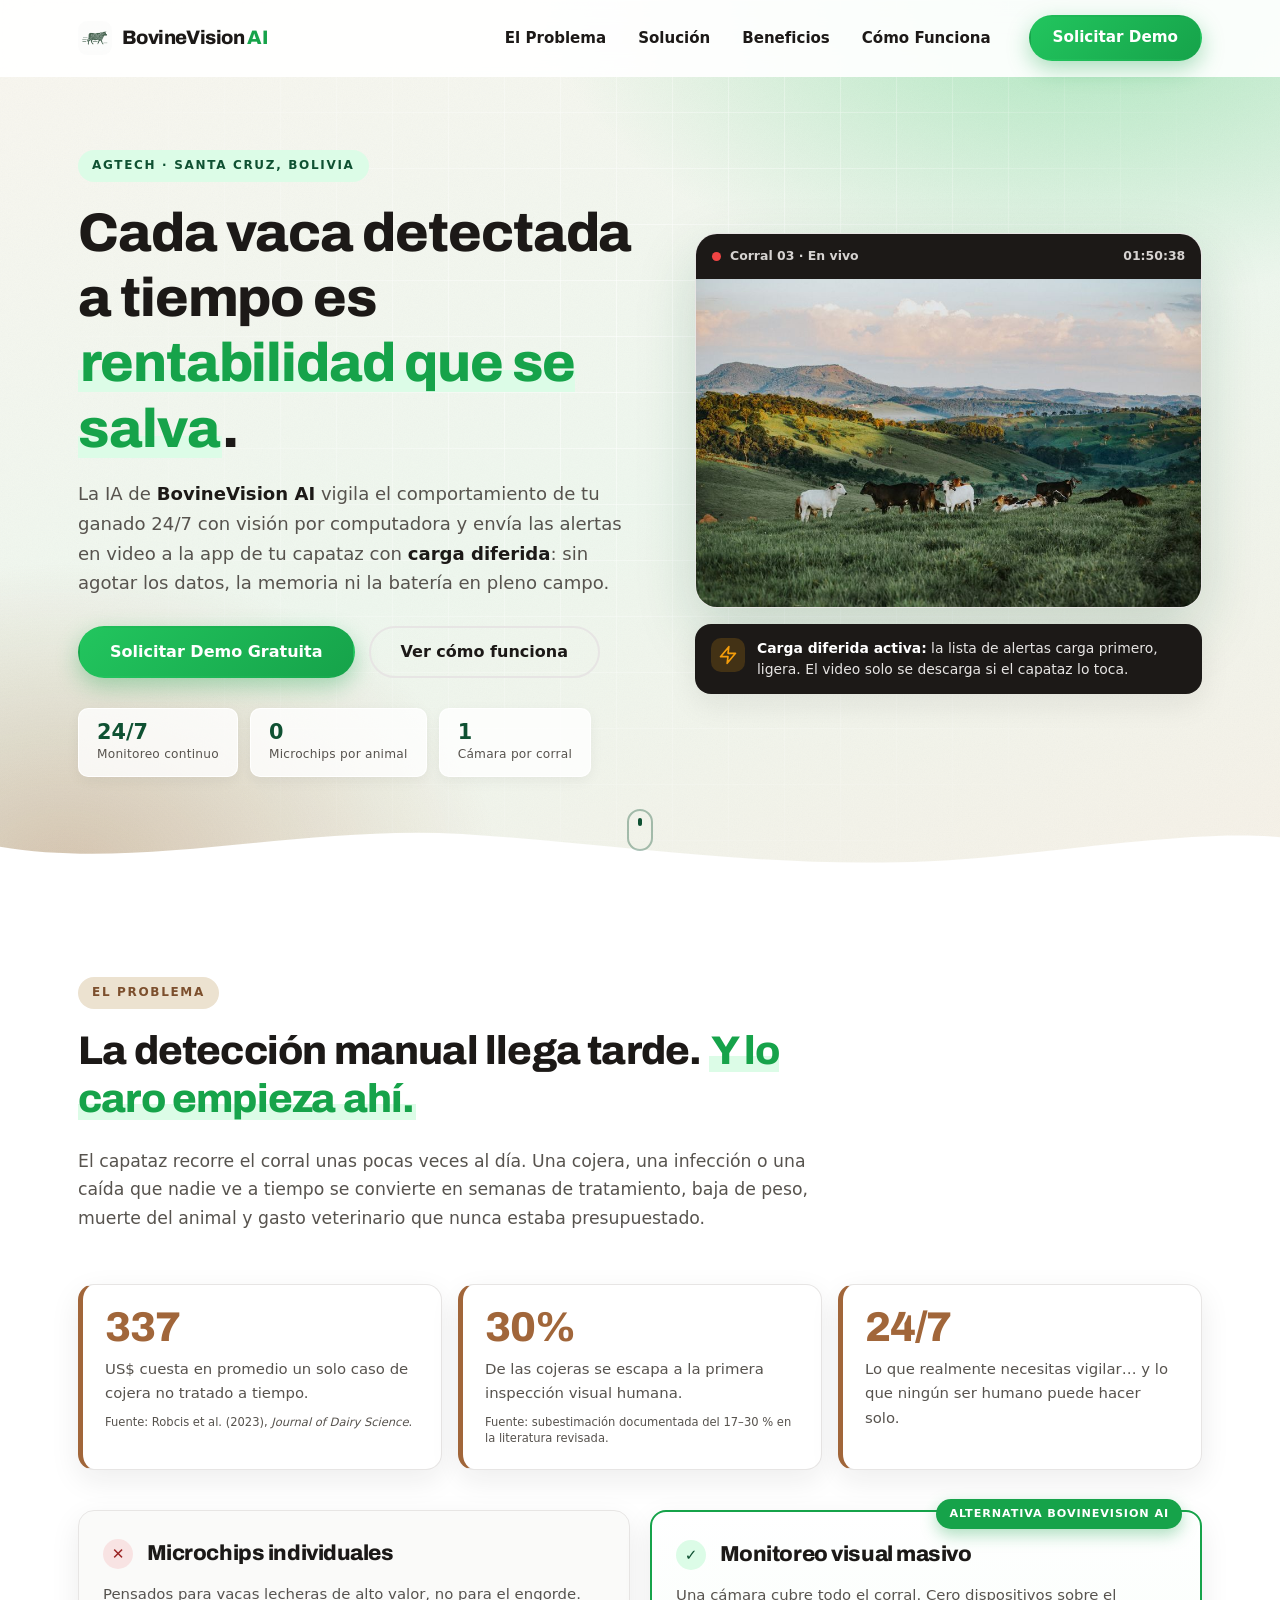
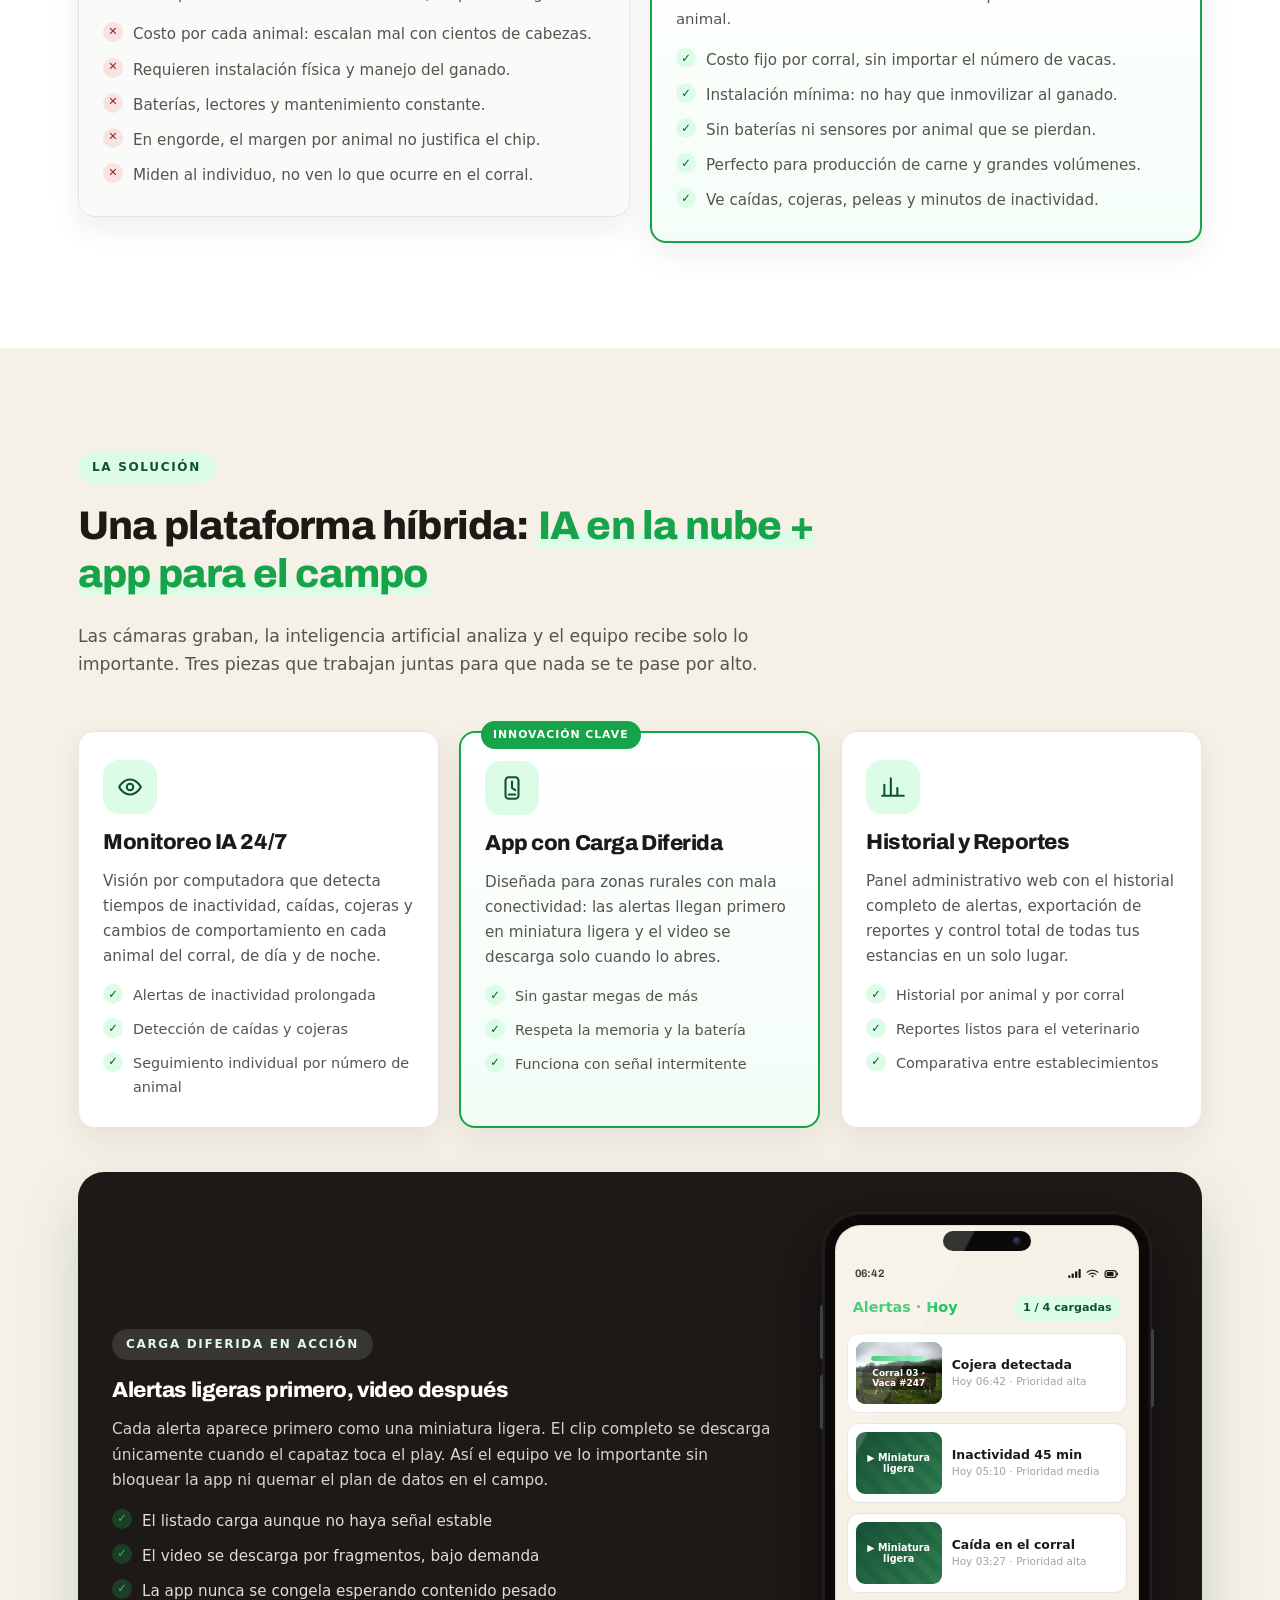
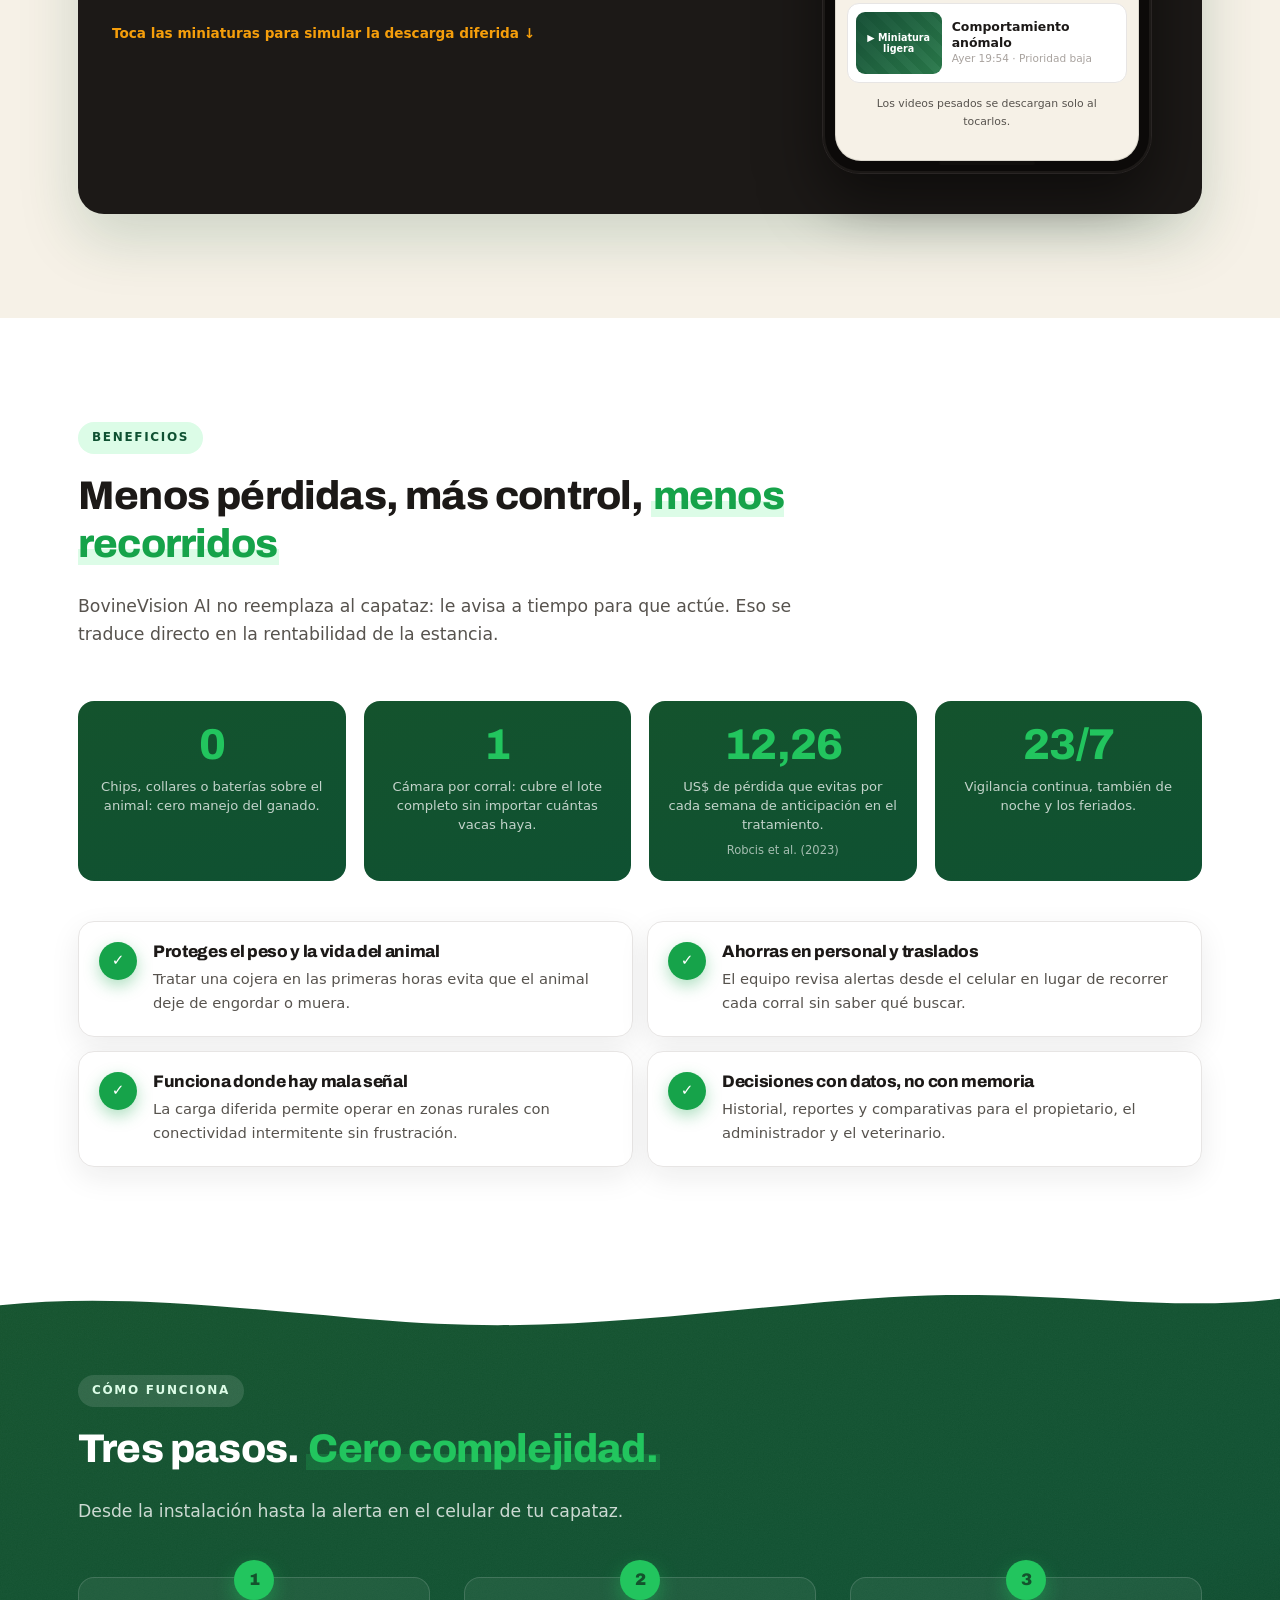
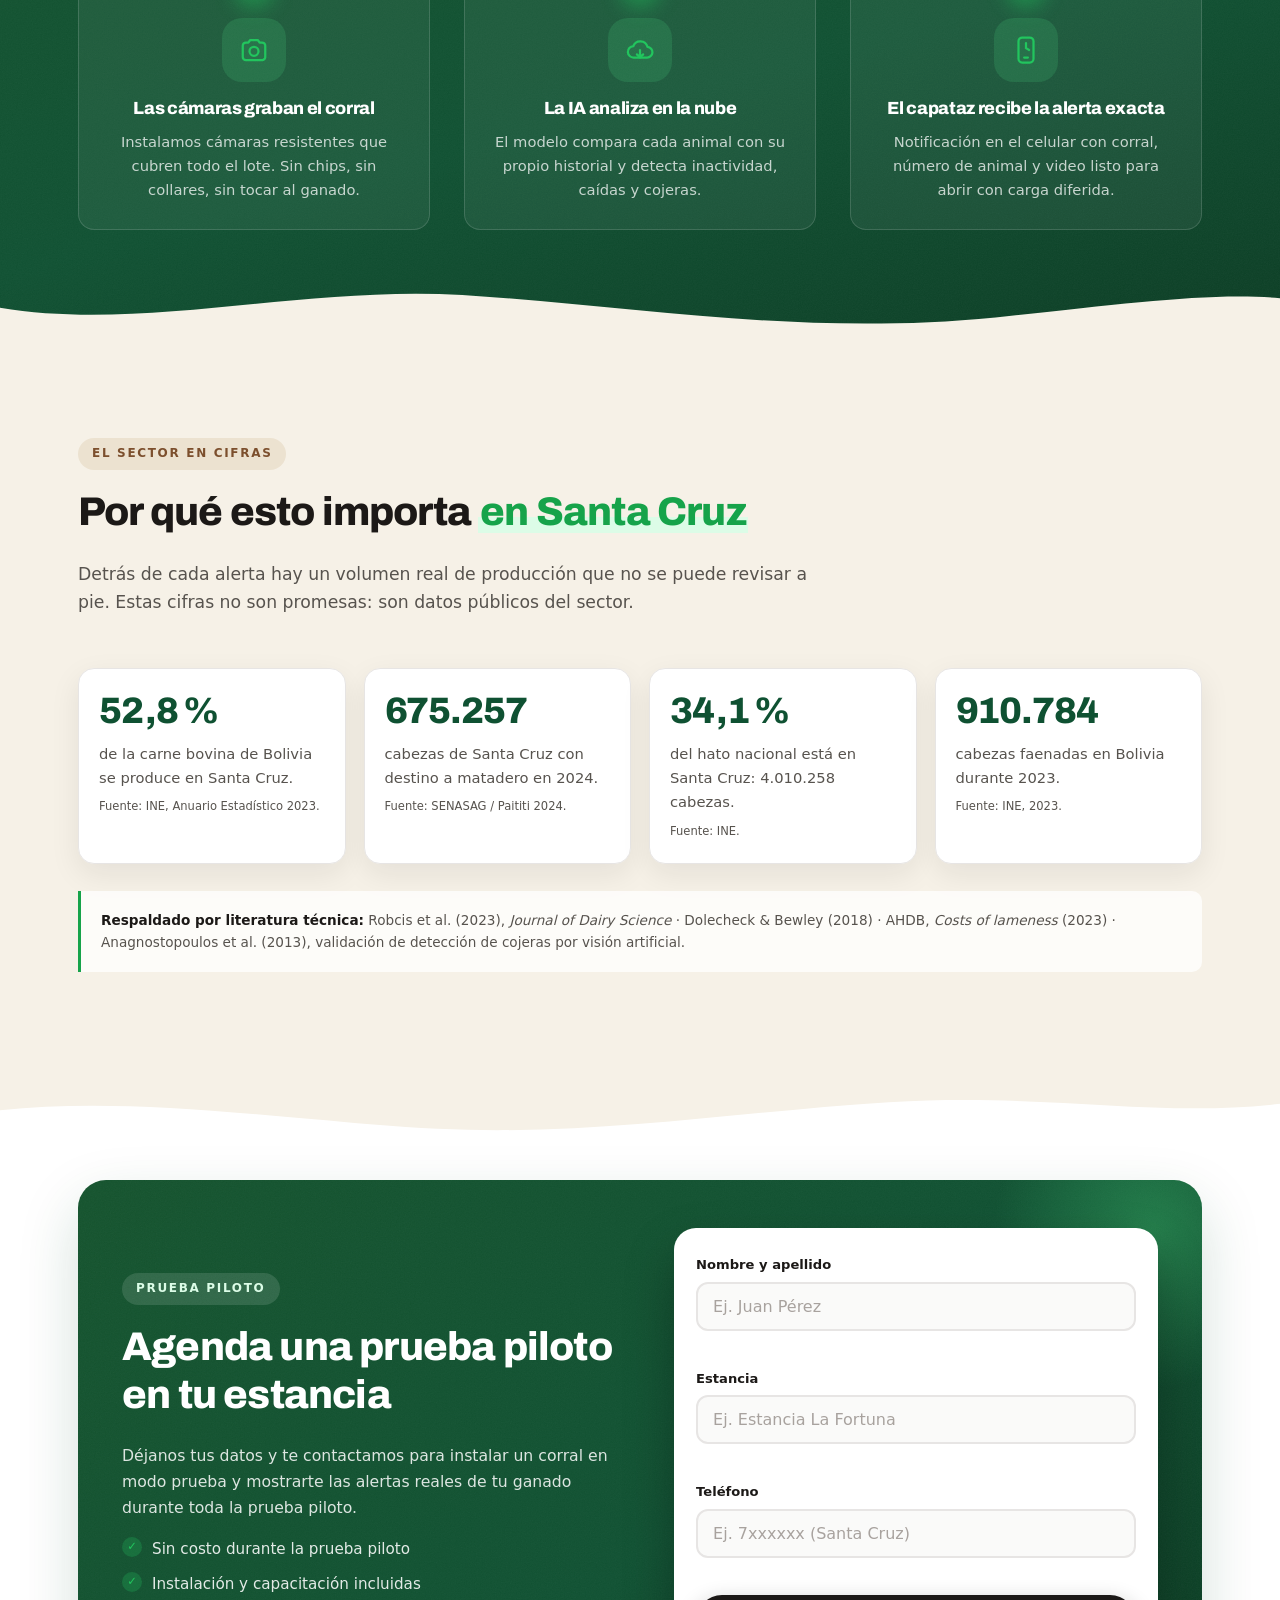
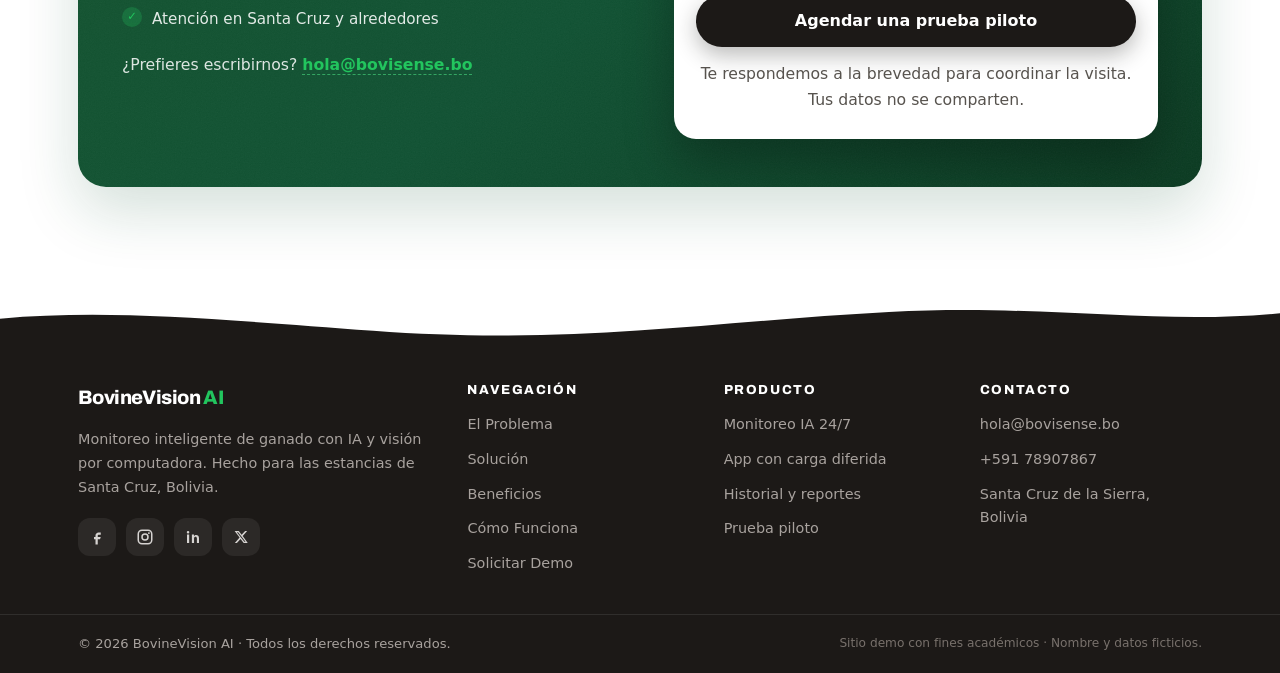
==== index.html @ 958fdc40 "first commit" ====
<!DOCTYPE html>
<html lang="es">
<head>
  <meta charset="UTF-8" />
  <meta name="viewport" content="width=device-width, initial-scale=1.0" />
  <title>BovineVision AI — Monitoreo inteligente de ganado con IA | Santa Cruz, Bolivia</title>
  <meta name="description" content="BovineVision AI usa inteligencia artificial y visión por computadora para detectar cojeras, caídas y enfermedades en tu ganado 24/7. App con carga diferida optimizada para el campo." />
  <meta name="theme-color" content="#0f5132" />
  <link rel="icon" href="data:image/svg+xml,%3Csvg xmlns='http://www.w3.org/2000/svg' viewBox='0 0 32 32'%3E%3Crect width='32' height='32' rx='8' fill='%230f5132'/%3E%3Ccircle cx='16' cy='16' r='7' fill='none' stroke='%234ade80' stroke-width='2.5'/%3E%3Ccircle cx='16' cy='16' r='2.5' fill='%234ade80'/%3E%3C/svg%3E" />
  <link rel="preconnect" href="https://fonts.googleapis.com" />
  <link rel="preconnect" href="https://fonts.gstatic.com" crossorigin />
  <link href="https://fonts.googleapis.com/css2?family=Archivo:wght@600;700;800&display=swap" rel="stylesheet" />
  <link rel="stylesheet" href="styles.css" />
</head>
<body>

  <!-- ============================ NAVBAR ============================ -->
  <header class="nav" id="nav">
    <div class="contenedor nav__interior">
      <a href="#inicio" class="logo" aria-label="BovineVision AI — Inicio">
        <img class="logo__img" src="assets/logo/logo.jpeg" alt="" width="34" height="34" />
        <span class="logo__texto">BovineVision <em>AI</em></span>
      </a>

      <nav class="nav__enlaces" id="navEnlaces" aria-label="Navegación principal">
        <a href="#problema" class="nav__link">El Problema</a>
        <a href="#solucion" class="nav__link">Solución</a>
        <a href="#beneficios" class="nav__link">Beneficios</a>
        <a href="#como-funciona" class="nav__link">Cómo Funciona</a>
      </nav>

      <a href="#demo" class="btn btn--primario nav__cta" aria-label="Solicitar demo">
        <span class="nav__ctaCorta">Demo</span>
        <span class="nav__ctaLarga">Solicitar Demo</span>
      </a>

      <button class="nav__toggle" id="navToggle" aria-label="Abrir menú" aria-expanded="false" aria-controls="navEnlaces">
        <span></span><span></span><span></span>
      </button>
    </div>
  </header>

  <main>

    <!-- ============================ HERO ============================ -->
    <section class="hero" id="inicio">
      <div class="hero__fondo" aria-hidden="true">
        <div class="hero__gradiente"></div>
        <img
          class="hero__foto"
          id="heroFoto"
          src="https://images.unsplash.com/photo-1500595046743-cd271d694d30?auto=format&fit=crop&w=1600&q=70"
          alt=""
          referrerpolicy="no-referrer"
          decoding="async"
        />
        <div class="hero__patron"></div>
      </div>

      <div class="contenedor hero__interior">
        <div class="hero__contenido" data-reveal>
          <span class="etiqueta">AgTech · Santa Cruz, Bolivia</span>
          <h1 class="hero__titulo">
            Cada vaca detectada a tiempo es
            <span class="resaltado">rentabilidad que se salva</span>.
          </h1>
          <p class="hero__sub">
            La IA de <strong>BovineVision AI</strong> vigila el comportamiento de tu ganado 24/7 con visión por computadora
            y envía las alertas en video a la app de tu capataz con <strong>carga diferida</strong>: sin agotar
            los datos, la memoria ni la batería en pleno campo.
          </p>

          <div class="hero__acciones">
            <a href="#demo" class="btn btn--primario btn--grande">Solicitar Demo Gratuita</a>
            <a href="#como-funciona" class="btn btn--fantasma btn--grande">Ver cómo funciona</a>
          </div>

          <ul class="hero__datos">
            <li><strong>24/7</strong><span>Monitoreo continuo</span></li>
            <li><strong>0</strong><span>Microchips por animal</span></li>
            <li><strong>1</strong><span>Cámara por corral</span></li>
          </ul>        </div>

        <!-- Cámara en vivo: video del corral -->
        <div class="hero__visual" data-reveal data-delay="180">
          <div class="camara">
            <div class="camara__cabecera">
              <span class="camara__punto"></span>
              <span>Corral 03 · En vivo</span>
              <span class="camara__hora" id="reloj">--:--:--</span>
            </div>

            <div class="camara__escena">
              <video
                class="escena__video"
                src="assets/video/corral-03.mp4"
                poster="assets/img/hero-poster.jpg"
                autoplay
                muted
                loop
                playsinline
                preload="metadata"
                disablepictureinpicture
                aria-label="Video del corral 03 bajo monitoreo de la cámara"
              ></video>
            </div>
          </div>

          <div class="hero__aviso" data-reveal data-delay="400">
            <span class="hero__avisoIcono" aria-hidden="true">
              <svg viewBox="0 0 24 24" width="20" height="20" fill="none" stroke="currentColor" stroke-width="2" stroke-linecap="round" stroke-linejoin="round">
                <path d="M13 2 3 14h9l-1 8 10-12h-9l1-8z" />
              </svg>
            </span>
            <p><strong>Carga diferida activa:</strong> la lista de alertas carga primero, ligera. El video solo se descarga si el capataz lo toca.</p>
          </div>
        </div>
      </div>

      <a href="#problema" class="hero__scroll" aria-label="Bajar al problema">
        <span></span>
      </a>
    </section>

    <!-- ============================ PROBLEMA ============================ -->
    <section class="seccion" id="problema">
      <div class="contenedor">
        <div class="seccion__cabecera" data-reveal>
          <span class="etiqueta etiqueta--tierra">El Problema</span>
          <h2>La detección manual llega tarde. <span class="resaltado">Y lo caro empieza ahí.</span></h2>
          <p>
            El capataz recorre el corral unas pocas veces al día. Una cojera, una infección o una caída que
            nadie ve a tiempo se convierte en semanas de tratamiento, baja de peso, muerte del animal y
            gasto veterinario que nunca estaba presupuestado.
          </p>
        </div>

        <div class="datos" data-reveal>
          <article class="dato">
            <strong class="dato__num">337</strong>
            <p>US$ cuesta en promedio un solo caso de cojera no tratado a tiempo.</p>
            <small class="fuente">Fuente: Robcis et al. (2023), <em>Journal of Dairy Science</em>.</small>
          </article>
          <article class="dato">
            <strong class="dato__num">30%</strong>
            <p>De las cojeras se escapa a la primera inspección visual humana.</p>
            <small class="fuente">Fuente: subestimación documentada del 17–30 % en la literatura revisada.</small>
          </article>
          <article class="dato">
            <strong class="dato__num">24/7</strong>
            <p>Lo que realmente necesitas vigilar… y lo que ningún ser humano puede hacer solo.</p>
          </article>
        </div>

        <div class="contraste" data-reveal>
          <article class="contraste__tarjeta contraste__tarjeta--no">
            <h3>
              <span class="contraste__marca" aria-hidden="true">✕</span>
              Microchips individuales
            </h3>
            <p class="contraste__intro">Pensados para vacas lecheras de alto valor, no para el engorde.</p>
            <ul class="lista lista--no">
              <li>Costo por cada animal: escalan mal con cientos de cabezas.</li>
              <li>Requieren instalación física y manejo del ganado.</li>
              <li>Baterías, lectores y mantenimiento constante.</li>
              <li>En engorde, el margen por animal no justifica el chip.</li>
              <li>Miden al individuo, no ven lo que ocurre en el corral.</li>
            </ul>
          </article>

          <article class="contraste__tarjeta contraste__tarjeta--si">
            <span class="contraste__sello">Alternativa BovineVision AI</span>
            <h3>
              <span class="contraste__marca" aria-hidden="true">✓</span>
              Monitoreo visual masivo
            </h3>
            <p class="contraste__intro">Una cámara cubre todo el corral. Cero dispositivos sobre el animal.</p>
            <ul class="lista lista--si">
              <li>Costo fijo por corral, sin importar el número de vacas.</li>
              <li>Instalación mínima: no hay que inmovilizar al ganado.</li>
              <li>Sin baterías ni sensores por animal que se pierdan.</li>
              <li>Perfecto para producción de carne y grandes volúmenes.</li>
              <li>Ve caídas, cojeras, peleas y minutos de inactividad.</li>
            </ul>
          </article>
        </div>
      </div>
    </section>

    <!-- ============================ SOLUCIÓN ============================ -->
    <section class="seccion seccion--arena" id="solucion">
      <div class="contenedor">
        <div class="seccion__cabecera" data-reveal>
          <span class="etiqueta">La Solución</span>
          <h2>Una plataforma híbrida: <span class="resaltado">IA en la nube + app para el campo</span></h2>
          <p>
            Las cámaras graban, la inteligencia artificial analiza y el equipo recibe solo lo importante.
            Tres piezas que trabajan juntas para que nada se te pase por alto.
          </p>
        </div>

        <div class="grid3">
          <article class="ficha" data-reveal>
            <span class="ficha__icono" aria-hidden="true">
              <svg viewBox="0 0 24 24" width="26" height="26" fill="none" stroke="currentColor" stroke-width="1.9" stroke-linecap="round" stroke-linejoin="round">
                <path d="M2 12s3.5-7 10-7 10 7 10 7-3.5 7-10 7S2 12 2 12z" />
                <circle cx="12" cy="12" r="3" />
              </svg>
            </span>
            <h3>Monitoreo IA 24/7</h3>
            <p>
              Visión por computadora que detecta tiempos de inactividad, caídas, cojeras y cambios de
              comportamiento en cada animal del corral, de día y de noche.
            </p>
            <ul class="lista lista--si lista--compacta">
              <li>Alertas de inactividad prolongada</li>
              <li>Detección de caídas y cojeras</li>
              <li>Seguimiento individual por número de animal</li>
            </ul>
          </article>

          <article class="ficha ficha--destacada" data-reveal data-delay="120">
            <span class="ficha__bandera">Innovación clave</span>
            <span class="ficha__icono" aria-hidden="true">
              <svg viewBox="0 0 24 24" width="26" height="26" fill="none" stroke="currentColor" stroke-width="1.9" stroke-linecap="round" stroke-linejoin="round">
                <rect x="6" y="2" width="12" height="20" rx="3" />
                <path d="M12 6v6l3 2" />
                <path d="M9 18h6" />
              </svg>
            </span>
            <h3>App con Carga Diferida</h3>
            <p>
              Diseñada para zonas rurales con mala conectividad: las alertas llegan primero en miniatura
              ligera y el video se descarga solo cuando lo abres.
            </p>
            <ul class="lista lista--si lista--compacta">
              <li>Sin gastar megas de más</li>
              <li>Respeta la memoria y la batería</li>
              <li>Funciona con señal intermitente</li>
            </ul>
          </article>

          <article class="ficha" data-reveal data-delay="240">
            <span class="ficha__icono" aria-hidden="true">
              <svg viewBox="0 0 24 24" width="26" height="26" fill="none" stroke="currentColor" stroke-width="1.9" stroke-linecap="round" stroke-linejoin="round">
                <path d="M4 20V10M10 20V4M16 20v-7M22 20H2" />
              </svg>
            </span>
            <h3>Historial y Reportes</h3>
            <p>
              Panel administrativo web con el historial completo de alertas, exportación de reportes y
              control total de todas tus estancias en un solo lugar.
            </p>
            <ul class="lista lista--si lista--compacta">
              <li>Historial por animal y por corral</li>
              <li>Reportes listos para el veterinario</li>
              <li>Comparativa entre establecimientos</li>
            </ul>
          </article>
        </div>

        <!-- Demo de carga diferida -->
        <div class="demoApp" data-reveal>
          <div class="demoApp__texto">
            <span class="etiqueta etiqueta--clara">Carga diferida en acción</span>
            <h3>Alertas ligeras primero, video después</h3>
            <p>
              Cada alerta aparece primero como una miniatura ligera. El clip completo se
              descarga únicamente cuando el capataz toca el play. Así el equipo ve lo importante sin
              bloquear la app ni quemar el plan de datos en el campo.
            </p>
            <ul class="lista lista--si">
              <li>El listado carga aunque no haya señal estable</li>
              <li>El video se descarga por fragmentos, bajo demanda</li>
              <li>La app nunca se congela esperando contenido pesado</li>
            </ul>
            <p class="demoApp__ayuda">Toca las miniaturas para simular la descarga diferida ↓</p>
          </div>

          <div class="celular" role="group" aria-label="Demostración de la app móvil con carga diferida">
            <div class="celular__tapa" aria-hidden="true"></div>
            <div class="celular__pantalla">
              <div class="app__estado" aria-hidden="true">
                <span class="app__hora">06:42</span>
                <span class="app__iconos">
                  <svg viewBox="0 0 14 10" width="13" height="9" fill="currentColor">
                    <rect x="0" y="7" width="2.5" height="3" rx="1" />
                    <rect x="3.8" y="5" width="2.5" height="5" rx="1" />
                    <rect x="7.6" y="2.5" width="2.5" height="7.5" rx="1" />
                    <rect x="11.4" y="0" width="2.5" height="10" rx="1" />
                  </svg>
                  <svg viewBox="0 0 14 10" width="13" height="9" fill="none" stroke="currentColor" stroke-width="1.3" stroke-linecap="round">
                    <path d="M1 3.6a9.2 9.2 0 0 1 12 0" />
                    <path d="M3.3 6a5.8 5.8 0 0 1 7.4 0" />
                    <path d="M7 9.4 5.4 7.8a2.3 2.3 0 0 1 3.2 0Z" fill="currentColor" stroke="none" />
                  </svg>
                  <svg viewBox="0 0 14 10" width="15" height="10" fill="none" stroke="currentColor" stroke-width="1.2">
                    <rect x="0.6" y="1.6" width="11" height="6.8" rx="2.2" />
                    <rect x="2.1" y="3.1" width="7" height="3.8" rx="1" fill="currentColor" stroke="none" />
                    <path d="M12.8 4.2v1.6" stroke-linecap="round" stroke-width="1.5" />
                  </svg>
                </span>
              </div>

              <div class="app__barra">
                <strong>Alertas · Hoy</strong>
                <span class="app__contador" id="appContador">0 / 4 cargadas</span>
              </div>

              <ul class="app__lista" id="appLista">
                <li class="app__item">
                  <button class="miniatura" data-carga="Corral 03 · Vaca #247" type="button">
                    <span class="miniatura__base">▶ Miniatura ligera</span>
                    <span class="miniatura__carga">Cargando 0%…</span>
                    <span class="miniatura__lista">
                      <img class="miniatura__img" src="assets/img/alerta-01.jpg" alt="" width="440" height="293" loading="lazy" decoding="async" />
                      <span class="barra"><i></i></span>
                      <em>Corral 03 · Vaca #247</em>
                    </span>
                  </button>
                  <div class="app__meta">
                    <strong>Cojera detectada</strong>
                    <span>Hoy 06:42 · Prioridad alta</span>
                  </div>
                </li>

                <li class="app__item">
                  <button class="miniatura" data-carga="Corral 01 · Vaca #118" type="button">
                    <span class="miniatura__base">▶ Miniatura ligera</span>
                    <span class="miniatura__carga">Cargando 0%…</span>
                    <span class="miniatura__lista">
                      <img class="miniatura__img" src="assets/img/alerta-02.jpg" alt="" width="440" height="293" loading="lazy" decoding="async" />
                      <span class="barra"><i></i></span>
                      <em>Corral 01 · Vaca #118</em>
                    </span>
                  </button>
                  <div class="app__meta">
                    <strong>Inactividad 45 min</strong>
                    <span>Hoy 05:10 · Prioridad media</span>
                  </div>
                </li>

                <li class="app__item">
                  <button class="miniatura" data-carga="Corral 03 · Vaca #305" type="button">
                    <span class="miniatura__base">▶ Miniatura ligera</span>
                    <span class="miniatura__carga">Cargando 0%…</span>
                    <span class="miniatura__lista">
                      <img class="miniatura__img" src="assets/img/alerta-03.jpg" alt="" width="440" height="293" loading="lazy" decoding="async" />
                      <span class="barra"><i></i></span>
                      <em>Corral 03 · Vaca #305</em>
                    </span>
                  </button>
                  <div class="app__meta">
                    <strong>Caída en el corral</strong>
                    <span>Hoy 03:27 · Prioridad alta</span>
                  </div>
                </li>

                <li class="app__item">
                  <button class="miniatura" data-carga="Corral 02 · Vaca #092" type="button">
                    <span class="miniatura__base">▶ Miniatura ligera</span>
                    <span class="miniatura__carga">Cargando 0%…</span>
                    <span class="miniatura__lista">
                      <img class="miniatura__img" src="assets/img/alerta-04.jpg" alt="" width="440" height="293" loading="lazy" decoding="async" />
                      <span class="barra"><i></i></span>
                      <em>Corral 02 · Vaca #092</em>
                    </span>
                  </button>
                  <div class="app__meta">
                    <strong>Comportamiento anómalo</strong>
                    <span>Ayer 19:54 · Prioridad baja</span>
                  </div>
                </li>
              </ul>

              <p class="app__pie" id="appPie">Los videos pesados se descargan solo al tocarlos.</p>
            </div>
            <span class="celular__home" aria-hidden="true"></span>
          </div>
        </div>
      </div>
    </section>

    <!-- ============================ BENEFICIOS ============================ -->
    <section class="seccion" id="beneficios">
      <div class="contenedor">
        <div class="seccion__cabecera" data-reveal>
          <span class="etiqueta">Beneficios</span>
          <h2>Menos pérdidas, más control, <span class="resaltado">menos recorridos</span></h2>
          <p>
            BovineVision AI no reemplaza al capataz: le avisa a tiempo para que actúe. Eso se traduce
            directo en la rentabilidad de la estancia.
          </p>
        </div>

        <div class="metricas" data-reveal>
          <div class="metrica">
            <strong class="metrica__num" data-contador="0">0</strong>
            <p>Chips, collares o baterías sobre el animal: cero manejo del ganado.</p>
          </div>
          <div class="metrica">
            <strong class="metrica__num" data-contador="1">0</strong>
            <p>Cámara por corral: cubre el lote completo sin importar cuántas vacas haya.</p>
          </div>
          <div class="metrica">
            <strong class="metrica__num" data-contador="13">0</strong><span class="metrica__sufijo">,26</span>
            <p>US$ de pérdida que evitas por cada semana de anticipación en el tratamiento. <small class="fuente">Robcis et al. (2023)</small></p>
          </div>
          <div class="metrica">
            <strong class="metrica__num" data-contador="24">0</strong><span class="metrica__sufijo">/7</span>
            <p>Vigilancia continua, también de noche y los feriados.</p>
          </div>
        </div>

        <div class="beneficios">
          <article class="beneficio" data-reveal>
            <span class="beneficio__icono" aria-hidden="true">✓</span>
            <div>
              <h3>Proteges el peso y la vida del animal</h3>
              <p>Tratar una cojera en las primeras horas evita que el animal deje de engordar o muera.</p>
            </div>
          </article>
          <article class="beneficio" data-reveal data-delay="90">
            <span class="beneficio__icono" aria-hidden="true">✓</span>
            <div>
              <h3>Ahorras en personal y traslados</h3>
              <p>El equipo revisa alertas desde el celular en lugar de recorrer cada corral sin saber qué buscar.</p>
            </div>
          </article>
          <article class="beneficio" data-reveal data-delay="180">
            <span class="beneficio__icono" aria-hidden="true">✓</span>
            <div>
              <h3>Funciona donde hay mala señal</h3>
              <p>La carga diferida permite operar en zonas rurales con conectividad intermitente sin frustración.</p>
            </div>
          </article>
          <article class="beneficio" data-reveal data-delay="270">
            <span class="beneficio__icono" aria-hidden="true">✓</span>
            <div>
              <h3>Decisiones con datos, no con memoria</h3>
              <p>Historial, reportes y comparativas para el propietario, el administrador y el veterinario.</p>
            </div>
          </article>
        </div>
      </div>
    </section>

    <!-- ============================ CÓMO FUNCIONA ============================ -->
    <section class="seccion seccion--oscura" id="como-funciona">
      <div class="contenedor">
        <div class="seccion__cabecera seccion__cabecera--clara" data-reveal>
          <span class="etiqueta etiqueta--clara">Cómo Funciona</span>
          <h2>Tres pasos. <span class="resaltado">Cero complejidad.</span></h2>
          <p>Desde la instalación hasta la alerta en el celular de tu capataz.</p>
        </div>

        <ol class="pasos">
          <li class="paso" data-reveal>
            <span class="paso__num">1</span>
            <span class="paso__icono" aria-hidden="true">
              <svg viewBox="0 0 24 24" width="30" height="30" fill="none" stroke="currentColor" stroke-width="1.8" stroke-linecap="round" stroke-linejoin="round">
                <path d="M3 8.5A2.5 2.5 0 0 1 5.5 6h2L9 4h6l1.5 2h2A2.5 2.5 0 0 1 21 8.5v9A2.5 2.5 0 0 1 18.5 20h-13A2.5 2.5 0 0 1 3 17.5z" />
                <circle cx="12" cy="13" r="3.6" />
              </svg>
            </span>
            <h3>Las cámaras graban el corral</h3>
            <p>Instalamos cámaras resistentes que cubren todo el lote. Sin chips, sin collares, sin tocar al ganado.</p>
          </li>

          <li class="paso" data-reveal data-delay="140">
            <span class="paso__num">2</span>
            <span class="paso__icono" aria-hidden="true">
              <svg viewBox="0 0 24 24" width="30" height="30" fill="none" stroke="currentColor" stroke-width="1.8" stroke-linecap="round" stroke-linejoin="round">
                <path d="M7 18a4.5 4.5 0 0 1-.4-9A6 6 0 0 1 18 9.5a4.2 4.2 0 0 1-.6 8.5z" />
                <path d="M12 12v6M9.5 15.5 12 18l2.5-2.5" />
              </svg>
            </span>
            <h3>La IA analiza en la nube</h3>
            <p>El modelo compara cada animal con su propio historial y detecta inactividad, caídas y cojeras.</p>
          </li>

          <li class="paso" data-reveal data-delay="280">
            <span class="paso__num">3</span>
            <span class="paso__icono" aria-hidden="true">
              <svg viewBox="0 0 24 24" width="30" height="30" fill="none" stroke="currentColor" stroke-width="1.8" stroke-linecap="round" stroke-linejoin="round">
                <rect x="6" y="2" width="12" height="20" rx="3" />
                <path d="M10.5 18h3" />
                <path d="M12 6.5v4l2.5 1.5" />
              </svg>
            </span>
            <h3>El capataz recibe la alerta exacta</h3>
            <p>Notificación en el celular con corral, número de animal y video listo para abrir con carga diferida.</p>
          </li>
        </ol>
      </div>
    </section>

    <!-- ============================ EL SECTOR EN CIFRAS ============================ -->
    <section class="seccion seccion--arena" id="sector">
      <div class="contenedor">
        <div class="seccion__cabecera" data-reveal>
          <span class="etiqueta etiqueta--tierra">El sector en cifras</span>
          <h2>Por qué esto importa <span class="resaltado">en Santa Cruz</span></h2>
          <p>
            Detrás de cada alerta hay un volumen real de producción que no se puede revisar a pie.
            Estas cifras no son promesas: son datos públicos del sector.
          </p>
        </div>

        <div class="sector" data-reveal>
          <div class="sector__cifra">
            <div class="sector__valor">
              <strong class="sector__num" data-contador="66">0</strong><span class="sector__sufijo">,8 %</span>
            </div>
            <p>de la carne bovina de Bolivia se produce en Santa Cruz.</p>
            <small class="fuente">Fuente: INE, Anuario Estadístico 2023.</small>
          </div>

          <div class="sector__cifra">
            <div class="sector__valor">
              <strong class="sector__num" data-contador="859442">0</strong>
            </div>
            <p>cabezas de Santa Cruz con destino a matadero en 2024.</p>
            <small class="fuente">Fuente: SENASAG / Paititi 2024.</small>
          </div>

          <div class="sector__cifra">
            <div class="sector__valor">
              <strong class="sector__num" data-contador="43">0</strong><span class="sector__sufijo">,1 %</span>
            </div>
            <p>del hato nacional está en Santa Cruz: 4.010.258 cabezas.</p>
            <small class="fuente">Fuente: INE.</small>
          </div>

          <div class="sector__cifra">
            <div class="sector__valor">
              <strong class="sector__num" data-contador="1159211">0</strong>
            </div>
            <p>cabezas faenadas en Bolivia durante 2023.</p>
            <small class="fuente">Fuente: INE, 2023.</small>
          </div>
        </div>

        <p class="sector__respaldo" data-reveal>
          <strong>Respaldado por literatura técnica:</strong>
          Robcis et al. (2023), <em>Journal of Dairy Science</em> · Dolecheck &amp; Bewley (2018) ·
          AHDB, <em>Costs of lameness</em> (2023) · Anagnostopoulos et al. (2013), validación de
          detección de cojeras por visión artificial.
        </p>
      </div>
    </section>

    <!-- ============================ CTA / DEMO ============================ -->
    <section class="seccion" id="demo">
      <div class="contenedor">
        <div class="cta" data-reveal>
          <div class="cta__info">
            <span class="etiqueta etiqueta--clara">Prueba piloto</span>
            <h2>Agenda una prueba piloto en tu estancia</h2>
            <p>
              Déjanos tus datos y te contactamos para instalar un corral en modo prueba y mostrarte las
              alertas reales de tu ganado durante toda la prueba piloto.
            </p>
            <ul class="lista lista--si lista--clara">
              <li>Sin costo durante la prueba piloto</li>
              <li>Instalación y capacitación incluidas</li>
              <li>Atención en Santa Cruz y alrededores</li>
            </ul>
            <p class="cta__contacto">
              ¿Prefieres escribirnos? <a href="mailto:hola@bovisense.bo">hola@bovisense.bo</a>
            </p>
          </div>

          <div class="cta__form">
            <form id="formDemo" novalidate>
              <div class="campo">
                <label for="nombre">Nombre y apellido</label>
                <input type="text" id="nombre" name="nombre" placeholder="Ej. Juan Pérez" autocomplete="name" />
                <small class="campo__error" data-error-for="nombre"></small>
              </div>

              <div class="campo">
                <label for="estancia">Estancia</label>
                <input type="text" id="estancia" name="estancia" placeholder="Ej. Estancia La Fortuna" autocomplete="organization" />
                <small class="campo__error" data-error-for="estancia"></small>
              </div>

              <div class="campo">
                <label for="telefono">Teléfono</label>
                <input type="tel" id="telefono" name="telefono" placeholder="Ej. 7xxxxxx (Santa Cruz)" inputmode="tel" autocomplete="tel" />
                <small class="campo__error" data-error-for="telefono"></small>
              </div>

              <button type="submit" class="btn btn--oscuro btn--grande btn--bloque">Agendar una prueba piloto</button>
              <p class="cta__nota">Te respondemos a la brevedad para coordinar la visita. Tus datos no se comparten.</p>
            </form>

            <div class="exito" id="exitoForm" hidden>
              <span class="exito__icono" aria-hidden="true">
                <svg viewBox="0 0 24 24" width="34" height="34" fill="none" stroke="currentColor" stroke-width="2.4" stroke-linecap="round" stroke-linejoin="round">
                  <path d="M20 6 9 17l-5-5" />
                </svg>
              </span>
              <h3>¡Solicitud enviada!</h3>
              <p id="exitoTexto">Gracias. Muy pronto te contactaremos para coordinar la prueba piloto.</p>
              <button type="button" class="btn btn--fantasma btn--claro" id="reiniciarForm">Enviar otra solicitud</button>
            </div>
          </div>
        </div>
      </div>
    </section>
  </main>

  <!-- ============================ FOOTER ============================ -->
  <footer class="pie">
    <div class="contenedor pie__interior">
      <div class="pie__marca">
        <a href="#inicio" class="logo logo--claro">
          <span class="logo__texto">BovineVision <em>AI</em></span>
        </a>
        <p>Monitoreo inteligente de ganado con IA y visión por computadora. Hecho para las estancias de Santa Cruz, Bolivia.</p>
        <div class="redes" aria-label="Redes sociales">
          <a href="#" class="red" aria-label="Facebook">
            <svg viewBox="0 0 24 24" width="18" height="18" fill="currentColor"><path d="M14 9h3V6h-3c-2.2 0-4 1.8-4 4v2H8v3h2v7h3v-7h3l1-3h-4v-2c0-.6.4-1 1-1z"/></svg>
          </a>
          <a href="#" class="red" aria-label="Instagram">
            <svg viewBox="0 0 24 24" width="18" height="18" fill="none" stroke="currentColor" stroke-width="2"><rect x="3" y="3" width="18" height="18" rx="5"/><circle cx="12" cy="12" r="4"/><circle cx="17.2" cy="6.8" r="1.3" fill="currentColor" stroke="none"/></svg>
          </a>
          <a href="#" class="red" aria-label="LinkedIn">
            <svg viewBox="0 0 24 24" width="18" height="18" fill="currentColor"><path d="M6.9 8.5H4V20h2.9V8.5zM5.4 4a1.7 1.7 0 1 0 0 3.4 1.7 1.7 0 0 0 0-3.4zM20 13.6c0-3-1.6-4.4-3.8-4.4-1.7 0-2.5 1-2.9 1.6V8.5H10.5V20h2.9v-6.2c0-1.4.8-2.2 1.9-2.2s1.9.7 1.9 2.2V20H20v-6.4z"/></svg>
          </a>
          <a href="#" class="red" aria-label="X (Twitter)">
            <svg viewBox="0 0 24 24" width="18" height="18" fill="currentColor"><path d="M17.5 4h2.7l-5.9 6.8L21 20h-5.4l-4.2-5.5L6.5 20H3.8l6.3-7.2L3.5 4H9l3.8 5L17.5 4zm-1 14.4h1.5L8.1 5.5H6.5l10 12.9z"/></svg>
          </a>
        </div>
      </div>

      <nav class="pie__col" aria-label="Secciones">
        <h4>Navegación</h4>
        <a href="#problema">El Problema</a>
        <a href="#solucion">Solución</a>
        <a href="#beneficios">Beneficios</a>
        <a href="#como-funciona">Cómo Funciona</a>
        <a href="#demo">Solicitar Demo</a>
      </nav>

      <nav class="pie__col" aria-label="Producto">
        <h4>Producto</h4>
        <a href="#solucion">Monitoreo IA 24/7</a>
        <a href="#solucion">App con carga diferida</a>
        <a href="#solucion">Historial y reportes</a>
        <a href="#demo">Prueba piloto</a>
      </nav>

      <div class="pie__col">
        <h4>Contacto</h4>
        <a href="mailto:hola@bovisense.bo">hola@bovisense.bo</a>
        <a href="tel:+59178907867">+591 78907867</a>
        <span>Santa Cruz de la Sierra, Bolivia</span>
      </div>
    </div>

    <div class="pie__base">
      <div class="contenedor pie__baseInterior">
        <p>© <span id="anio">2026</span> BovineVision AI · Todos los derechos reservados.</p>
        <p class="pie__nota">Sitio demo con fines académicos · Nombre y datos ficticios.</p>
      </div>
    </div>
  </footer>

  <script src="app.js"></script>
</body>
</html>
---- styles.css ----
/* =========================================================
   BovineVision AI — Landing Page AgTech
   Mobile-first · Sin frameworks externos
   ========================================================= */

/* ---------- 1. Variables y reset ---------- */
:root {
  /* Paleta */
  --verde: #16a34a;
  --verde-vivo: #22c55e;
  --verde-oscuro: #0f5132;
  --verde-bosque: #14532d;
  --verde-menta: #dcfce7;

  --tierra: #a1663a;
  --tierra-oscura: #7c4f2d;
  --arena: #f6f1e7;
  --arena-oscuro: #ece2d0;

  --tinta: #1c1917;
  --gris: #57534e;
  --gris-claro: #a8a29e;
  --linea: #e7e5e4;
  --blanco: #ffffff;

  --alerta: #ef4444;
  --aviso: #f59e0b;

  /* Sistema */
  --radio: 16px;
  --radio-sm: 10px;
  --sombra: 0 10px 30px rgba(28, 25, 23, 0.08);
  --sombra-alta: 0 24px 60px rgba(15, 81, 50, 0.18);
  --transicion: 0.28s cubic-bezier(0.22, 1, 0.36, 1);
  --nav-alto: 68px;

  --fuente: system-ui, -apple-system, "Segoe UI", Roboto, "Helvetica Neue", Arial, sans-serif;
  --fuente-display: "Archivo", var(--fuente);
}

*,
*::before,
*::after {
  box-sizing: border-box;
}

html {
  scroll-behavior: smooth;
  scroll-padding-top: calc(var(--nav-alto) + 12px);
  -webkit-text-size-adjust: 100%;
}

body {
  margin: 0;
  font-family: var(--fuente);
  font-size: 16px;
  line-height: 1.65;
  color: var(--gris);
  background: var(--blanco);
  overflow-x: hidden;
}

img,
svg {
  max-width: 100%;
  display: block;
}

h1, h2, h3, h4 {
  font-family: var(--fuente-display);
  color: var(--tinta);
  line-height: 1.2;
  margin: 0 0 0.6em;
  font-weight: 800;
  letter-spacing: -0.02em;
}

h1 { font-size: clamp(2.1rem, 6vw, 3.4rem); }
h2 { font-size: clamp(1.7rem, 4.5vw, 2.5rem); }
h3 { font-size: clamp(1.15rem, 2.6vw, 1.35rem); }
h4 { font-size: 1rem; }

p { margin: 0 0 1em; }

a {
  color: var(--verde-oscuro);
  text-decoration: none;
  transition: color var(--transicion);
}

a:hover { color: var(--verde); }

ul, ol { margin: 0; padding: 0; }

:focus-visible {
  outline: 3px solid var(--verde-vivo);
  outline-offset: 3px;
  border-radius: 4px;
}

.contenedor {
  width: 100%;
  max-width: 1180px;
  margin-inline: auto;
  padding-inline: 20px;
}

.resaltado {
  color: var(--verde);
  background: linear-gradient(transparent 62%, var(--verde-menta) 62%);
  padding-inline: 2px;
}

.seccion--oscura .resaltado,
.cta .resaltado {
  color: var(--verde-vivo);
  background: linear-gradient(transparent 62%, rgba(34, 197, 94, 0.22) 62%);
}

/* ---------- 2. Etiquetas y listas ---------- */
.etiqueta {
  display: inline-block;
  font-size: 0.75rem;
  font-weight: 800;
  letter-spacing: 0.14em;
  text-transform: uppercase;
  color: var(--verde-oscuro);
  background: var(--verde-menta);
  padding: 6px 14px;
  border-radius: 999px;
  margin-bottom: 18px;
}

.etiqueta--tierra {
  color: var(--tierra-oscura);
  background: var(--arena-oscuro);
}

.etiqueta--clara {
  color: var(--verde-menta);
  background: rgba(255, 255, 255, 0.12);
}

.lista {
  list-style: none;
  display: grid;
  gap: 10px;
}

.lista li {
  position: relative;
  padding-left: 30px;
  font-size: 0.95rem;
}

.lista--si li::before {
  content: "✓";
  position: absolute;
  left: 0;
  top: 0;
  width: 20px;
  height: 20px;
  border-radius: 50%;
  background: var(--verde-menta);
  color: var(--verde-oscuro);
  font-size: 0.72rem;
  font-weight: 900;
  display: grid;
  place-items: center;
}

.lista--no li { color: var(--gris); }
.lista--no li::before {
  content: "✕";
  position: absolute;
  left: 0;
  top: 0;
  width: 20px;
  height: 20px;
  border-radius: 50%;
  background: #fee2e2;
  color: #b91c1c;
  font-size: 0.7rem;
  font-weight: 900;
  display: grid;
  place-items: center;
}

.lista--compacta li { font-size: 0.9rem; }

.lista--clara li { color: rgba(255, 255, 255, 0.88); }
.lista--clara li::before {
  background: rgba(34, 197, 94, 0.25);
  color: var(--verde-vivo);
}

/* ---------- 3. Botones ---------- */
.btn {
  display: inline-flex;
  align-items: center;
  justify-content: center;
  gap: 8px;
  font-family: inherit;
  font-size: 0.95rem;
  font-weight: 700;
  line-height: 1;
  padding: 13px 22px;
  border-radius: 999px;
  border: 2px solid transparent;
  cursor: pointer;
  text-align: center;
  transition: transform var(--transicion), box-shadow var(--transicion),
    background-color var(--transicion), color var(--transicion), border-color var(--transicion);
}

.btn--grande { padding: 16px 30px; font-size: 1rem; }
.btn--bloque { width: 100%; }

.btn--primario {
  background: linear-gradient(135deg, var(--verde-vivo), var(--verde));
  color: var(--blanco);
  box-shadow: 0 8px 22px rgba(22, 163, 74, 0.35);
}

.btn--primario:hover {
  color: var(--blanco);
  transform: translateY(-3px);
  box-shadow: 0 14px 30px rgba(22, 163, 74, 0.45);
}

.btn--oscuro {
  background: var(--tinta);
  color: var(--blanco);
  box-shadow: 0 8px 22px rgba(28, 25, 23, 0.3);
}

.btn--oscuro:hover {
  color: var(--blanco);
  background: var(--verde-oscuro);
  transform: translateY(-3px);
}

.btn--fantasma {
  background: transparent;
  color: var(--tinta);
  border-color: var(--linea);
}

.btn--fantasma:hover {
  color: var(--verde-oscuro);
  border-color: var(--verde);
  transform: translateY(-3px);
}

.btn--claro {
  color: var(--blanco);
  border-color: rgba(255, 255, 255, 0.45);
}

.btn--claro:hover {
  color: var(--blanco);
  border-color: var(--blanco);
  background: rgba(255, 255, 255, 0.12);
}

.btn:active { transform: translateY(-1px) scale(0.99); }

/* ---------- 4. Navbar ---------- */
.nav {
  position: fixed;
  inset: 0 0 auto;
  z-index: 100;
  background: rgba(255, 255, 255, 0.92);
  backdrop-filter: blur(14px);
  -webkit-backdrop-filter: blur(14px);
  border-bottom: 1px solid transparent;
  transition: box-shadow var(--transicion), border-color var(--transicion);
}

.nav.scrolled {
  border-bottom-color: var(--linea);
  box-shadow: 0 6px 24px rgba(28, 25, 23, 0.07);
}

.nav__interior {
  height: var(--nav-alto);
  display: flex;
  align-items: center;
  gap: 16px;
}

.logo {
  display: inline-flex;
  align-items: center;
  gap: 10px;
  margin-right: auto;
  color: var(--tinta);
}

.logo:hover { color: var(--tinta); }

.logo__img {
  display: block;
  width: 34px;
  height: 34px;
  border-radius: 9px;
  object-fit: cover;
}

.logo__texto {
  font-family: var(--fuente-display);
  font-size: 1.22rem;
  font-weight: 800;
  letter-spacing: -0.03em;
}

.logo__texto em {
  font-style: normal;
  color: var(--verde);
}

.logo--claro { color: var(--blanco); }
.logo--claro:hover { color: var(--blanco); }
.logo--claro .logo__texto em { color: var(--verde-vivo); }

.nav__enlaces {
  position: fixed;
  top: var(--nav-alto);
  left: 0;
  right: 0;
  background: var(--blanco);
  border-bottom: 1px solid var(--linea);
  box-shadow: var(--sombra);
  display: grid;
  gap: 4px;
  padding: 14px 20px 22px;
  transform: translateY(-140%);
  opacity: 0;
  visibility: hidden;
  transition: transform var(--transicion), opacity var(--transicion), visibility var(--transicion);
}

.nav__enlaces.abierto {
  transform: translateY(0);
  opacity: 1;
  visibility: visible;
}

.nav__link {
  padding: 12px 6px;
  color: var(--tinta);
  font-weight: 600;
  font-size: 1rem;
  border-radius: var(--radio-sm);
  transition: background-color var(--transicion), color var(--transicion);
}

.nav__link:hover,
.nav__link.activo {
  background: var(--verde-menta);
  color: var(--verde-oscuro);
}

.nav__cta {
  padding: 11px 16px;
  font-size: 0.88rem;
}

.nav__ctaLarga { display: none; }

.nav__toggle {
  display: grid;
  gap: 5px;
  place-content: center;
  width: 44px;
  height: 44px;
  padding: 0;
  border: 1px solid var(--linea);
  border-radius: 12px;
  background: var(--blanco);
  cursor: pointer;
}

.nav__toggle span {
  display: block;
  width: 20px;
  height: 2.5px;
  border-radius: 3px;
  background: var(--tinta);
  transition: transform var(--transicion), opacity var(--transicion);
}

.nav__toggle[aria-expanded="true"] span:nth-child(1) { transform: translateY(7.5px) rotate(45deg); }
.nav__toggle[aria-expanded="true"] span:nth-child(2) { opacity: 0; }
.nav__toggle[aria-expanded="true"] span:nth-child(3) { transform: translateY(-7.5px) rotate(-45deg); }

/* ---------- 5. Hero ---------- */
.hero {
  position: relative;
  padding-top: calc(var(--nav-alto) + 46px);
  padding-bottom: 76px;
  background: var(--arena);
  overflow: hidden;
}

.hero__fondo { position: absolute; inset: 0; z-index: 0; }

.hero__gradiente {
  position: absolute;
  inset: 0;
  background:
    radial-gradient(900px 500px at 85% 0%, rgba(34, 197, 94, 0.35), transparent 60%),
    radial-gradient(700px 500px at 5% 100%, rgba(161, 102, 58, 0.35), transparent 62%),
    linear-gradient(160deg, #f9f6ef 0%, #eef7ee 55%, #f6f1e7 100%);
}

.hero__foto {
  position: absolute;
  inset: 0;
  width: 100%;
  height: 100%;
  object-fit: cover;
  opacity: 0;
  transition: opacity 0.8s ease;
}

.hero__foto.cargada { opacity: 0.22; }
.hero__foto.fallida { display: none; }

.hero__patron {
  position: absolute;
  inset: 0;
  background-image:
    linear-gradient(rgba(255, 255, 255, 0.55) 1px, transparent 1px),
    linear-gradient(90deg, rgba(255, 255, 255, 0.55) 1px, transparent 1px);
  background-size: 56px 56px;
  mask-image: radial-gradient(circle at 50% 40%, black, transparent 78%);
  -webkit-mask-image: radial-gradient(circle at 50% 40%, black, transparent 78%);
}

.hero__interior {
  position: relative;
  z-index: 1;
  display: grid;
  gap: 44px;
}

.hero__titulo { margin-bottom: 18px; color: var(--tinta); }

.hero__sub {
  font-size: clamp(1rem, 2.4vw, 1.13rem);
  max-width: 58ch;
  color: var(--gris);
}

.hero__sub strong { color: var(--tinta); }

.hero__acciones {
  display: flex;
  flex-wrap: wrap;
  gap: 14px;
  margin: 28px 0 30px;
}

.hero__datos {
  list-style: none;
  display: flex;
  flex-wrap: wrap;
  gap: 12px;
}

.hero__datos li {
  background: rgba(255, 255, 255, 0.8);
  border: 1px solid rgba(255, 255, 255, 0.9);
  backdrop-filter: blur(6px);
  border-radius: var(--radio-sm);
  padding: 10px 16px;
  display: grid;
  min-width: 118px;
  box-shadow: 0 4px 14px rgba(28, 25, 23, 0.05);
}

.hero__datos strong {
  font-size: 1.3rem;
  color: var(--verde-oscuro);
  line-height: 1.1;
}

.hero__datos span {
  font-size: 0.76rem;
  color: var(--gris);
  letter-spacing: 0.02em;
}

/* Escena de la cámara */
.hero__visual { position: relative; }

.camara {
  background: var(--blanco);
  border-radius: 22px;
  border: 1px solid var(--linea);
  box-shadow: var(--sombra-alta);
  overflow: hidden;
}

.camara__cabecera {
  display: flex;
  align-items: center;
  gap: 9px;
  padding: 12px 16px;
  font-size: 0.78rem;
  font-weight: 700;
  background: var(--tinta);
  color: #d6d3d1;
}

.camara__punto {
  width: 9px;
  height: 9px;
  border-radius: 50%;
  background: var(--alerta);
  box-shadow: 0 0 0 0 rgba(239, 68, 68, 0.7);
  animation: latido 1.8s infinite;
}

@keyframes latido {
  70% { box-shadow: 0 0 0 9px rgba(239, 68, 68, 0); }
  100% { box-shadow: 0 0 0 0 rgba(239, 68, 68, 0); }
}

.camara__hora {
  margin-left: auto;
  font-variant-numeric: tabular-nums;
  font-weight: 600;
}

.camara__escena {
  position: relative;
  aspect-ratio: 400 / 260;
  overflow: hidden;
  background: #e9f3e2;
}

.escena__video {
  position: absolute;
  inset: 0;
  display: block;
  width: 100%;
  height: 100%;
  object-fit: cover;
}

.hero__aviso {
  display: flex;
  gap: 12px;
  align-items: flex-start;
  margin-top: 16px;
  padding: 14px 16px;
  background: var(--tinta);
  color: #e7e5e4;
  border-radius: var(--radio);
  box-shadow: var(--sombra);
}

.hero__avisoIcono {
  flex: none;
  display: grid;
  place-items: center;
  width: 34px;
  height: 34px;
  border-radius: 10px;
  background: rgba(245, 158, 11, 0.18);
  color: var(--aviso);
}

.hero__aviso p { margin: 0; font-size: 0.87rem; line-height: 1.5; }
.hero__aviso strong { color: var(--blanco); }

.hero__scroll {
  position: absolute;
  left: 50%;
  bottom: 22px;
  transform: translateX(-50%);
  width: 26px;
  height: 42px;
  border: 2px solid rgba(15, 81, 50, 0.35);
  border-radius: 999px;
  display: grid;
  justify-items: center;
  padding-top: 7px;
  z-index: 2;
}

.hero__scroll span {
  width: 4px;
  height: 8px;
  border-radius: 3px;
  background: var(--verde-oscuro);
  animation: bajar 1.6s infinite;
}

@keyframes bajar {
  0% { transform: translateY(0); opacity: 1; }
  70% { transform: translateY(14px); opacity: 0; }
  100% { transform: translateY(0); opacity: 0; }
}

/* ---------- 6. Secciones genéricas ---------- */
.seccion { padding: 72px 0; }
.seccion--arena { background: var(--arena); }
.seccion--oscura {
  background: linear-gradient(165deg, var(--verde-bosque), var(--verde-oscuro) 60%, #0b3d24);
  color: rgba(255, 255, 255, 0.82);
}

.seccion__cabecera {
  max-width: 760px;
  margin-bottom: 40px;
}

.seccion__cabecera p {
  font-size: clamp(0.98rem, 2.2vw, 1.08rem);
  margin-bottom: 0;
}

.seccion__cabecera--clara h2 { color: var(--blanco); }
.seccion__cabecera--clara p { color: rgba(255, 255, 255, 0.78); }

/* ---------- 7. Problema ---------- */
.datos {
  display: grid;
  gap: 16px;
  margin-bottom: 40px;
}

.dato {
  background: var(--blanco);
  border: 1px solid var(--linea);
  border-left: 5px solid var(--tierra);
  border-radius: var(--radio);
  padding: 22px;
  box-shadow: var(--sombra);
  transition: transform var(--transicion), box-shadow var(--transicion);
}

.dato:hover {
  transform: translateY(-5px);
  box-shadow: 0 18px 36px rgba(28, 25, 23, 0.1);
}

.dato__num {
  display: block;
  font-family: var(--fuente-display);
  font-size: clamp(2rem, 6vw, 2.6rem);
  font-weight: 800;
  color: var(--tierra);
  line-height: 1;
  margin-bottom: 8px;
  letter-spacing: -0.03em;
}

.dato p { margin: 0; font-size: 0.93rem; }

.fuente {
  display: block;
  margin-top: 8px;
  font-size: 0.72rem;
  line-height: 1.45;
  color: var(--gris);
  font-style: normal;
}

.fuente em { font-style: italic; }

.contraste {
  display: grid;
  gap: 20px;
}

.contraste__tarjeta {
  position: relative;
  background: var(--blanco);
  border-radius: var(--radio);
  padding: 28px 24px;
  border: 1px solid var(--linea);
  box-shadow: var(--sombra);
}

.contraste__tarjeta--no {
  background: #fafaf9;
  filter: saturate(0.75);
}

.contraste__tarjeta--si {
  border: 2px solid var(--verde);
  background: linear-gradient(180deg, #ffffff, #f4fdf7);
}

.contraste__sello {
  position: absolute;
  top: -13px;
  right: 18px;
  background: var(--verde);
  color: var(--blanco);
  font-size: 0.7rem;
  font-weight: 800;
  letter-spacing: 0.08em;
  text-transform: uppercase;
  padding: 6px 13px;
  border-radius: 999px;
  box-shadow: 0 6px 16px rgba(22, 163, 74, 0.35);
}

.contraste__marca {
  display: inline-grid;
  place-items: center;
  width: 30px;
  height: 30px;
  border-radius: 50%;
  font-size: 0.95rem;
  margin-right: 10px;
  vertical-align: middle;
}

.contraste__tarjeta--no .contraste__marca {
  background: #fee2e2;
  color: #b91c1c;
}

.contraste__tarjeta--si .contraste__marca {
  background: var(--verde-menta);
  color: var(--verde-oscuro);
}

.contraste__intro {
  font-size: 0.93rem;
  color: var(--gris);
  margin-bottom: 16px;
}

/* ---------- 8. Solución ---------- */
.grid3 {
  display: grid;
  gap: 20px;
  margin-bottom: 44px;
}

.ficha {
  position: relative;
  background: var(--blanco);
  border: 1px solid var(--linea);
  border-radius: var(--radio);
  padding: 28px 24px;
  box-shadow: var(--sombra);
  transition: transform var(--transicion), box-shadow var(--transicion), border-color var(--transicion);
}

.ficha:hover {
  transform: translateY(-8px);
  box-shadow: 0 22px 44px rgba(15, 81, 50, 0.16);
  border-color: rgba(34, 197, 94, 0.5);
}

.ficha--destacada {
  border: 2px solid var(--verde);
  background: linear-gradient(180deg, #ffffff, #f2fdf6);
}

.ficha__bandera {
  position: absolute;
  top: -12px;
  left: 20px;
  background: var(--verde);
  color: var(--blanco);
  font-size: 0.68rem;
  font-weight: 800;
  letter-spacing: 0.09em;
  text-transform: uppercase;
  padding: 5px 12px;
  border-radius: 999px;
}

.ficha__icono {
  display: grid;
  place-items: center;
  width: 54px;
  height: 54px;
  border-radius: 16px;
  background: var(--verde-menta);
  color: var(--verde-oscuro);
  margin-bottom: 16px;
  transition: transform var(--transicion), background-color var(--transicion);
}

.ficha:hover .ficha__icono {
  transform: rotate(-6deg) scale(1.06);
  background: var(--verde);
  color: var(--blanco);
}

.ficha p { font-size: 0.95rem; }
.ficha .lista { margin-top: 14px; }

/* Demo app / carga diferida */
.demoApp {
  display: grid;
  gap: 34px;
  background: var(--tinta);
  color: #d6d3d1;
  border-radius: 26px;
  padding: 34px 22px;
  box-shadow: var(--sombra-alta);
}

.demoApp h3 { color: var(--blanco); }
.demoApp p { font-size: 0.96rem; }
.demoApp strong { color: var(--verde-vivo); }

.demoApp .lista li { color: rgba(255, 255, 255, 0.85); }
.demoApp .lista--si li::before {
  background: rgba(34, 197, 94, 0.22);
  color: var(--verde-vivo);
}

.demoApp__ayuda {
  margin-top: 18px;
  font-size: 0.85rem !important;
  color: var(--aviso) !important;
  font-weight: 600;
}

.celular {
  position: relative;
  width: min(330px, 100%);
  margin-inline: auto;
  background: #0c0a09;
  border-radius: 38px;
  padding: 12px;
  border: 1px solid #292524;
  box-shadow:
    0 26px 60px rgba(0, 0, 0, 0.5),
    inset 0 0 0 2px #1c1917;
}

.celular::before,
.celular::after {
  content: "";
  position: absolute;
  width: 3px;
  background: #3f3f46;
  border-radius: 3px;
}

.celular::before {
  left: -3px;
  top: 92px;
  height: 54px;
  box-shadow: 0 70px 0 #3f3f46;
}

.celular::after {
  right: -3px;
  top: 116px;
  height: 78px;
}

.celular__tapa {
  position: absolute;
  top: 18px;
  left: 50%;
  transform: translateX(-50%);
  width: 88px;
  height: 20px;
  background: #0c0a09;
  border-radius: 999px;
  z-index: 4;
}

.celular__tapa::after {
  content: "";
  position: absolute;
  right: 10px;
  top: 50%;
  transform: translateY(-50%);
  width: 8px;
  height: 8px;
  border-radius: 50%;
  background: radial-gradient(circle at 35% 35%, #334155, #0f172a 70%);
}

.celular__pantalla {
  position: relative;
  background: var(--arena);
  border-radius: 26px;
  padding: 40px 12px 30px;
  overflow: hidden;
  box-shadow: inset 0 0 0 1px rgba(28, 25, 23, 0.12);
}

.celular__pantalla::after {
  content: "";
  position: absolute;
  inset: 0;
  border-radius: 26px;
  background: linear-gradient(118deg, rgba(255, 255, 255, 0.17) 0 24%, transparent 24.5%);
  pointer-events: none;
  z-index: 5;
}

.celular__home {
  position: absolute;
  left: 50%;
  bottom: 8px;
  transform: translateX(-50%);
  width: 96px;
  height: 4px;
  border-radius: 999px;
  background: rgba(28, 25, 23, 0.32);
  z-index: 6;
}

.app__estado {
  display: flex;
  align-items: center;
  justify-content: space-between;
  padding: 0 8px 8px;
  color: var(--tinta);
}

.app__hora {
  font-family: var(--fuente-display);
  font-size: 0.68rem;
  font-weight: 700;
}

.app__iconos {
  display: inline-flex;
  align-items: center;
  gap: 5px;
}

.app__barra {
  display: flex;
  align-items: center;
  justify-content: space-between;
  gap: 8px;
  padding: 4px 6px 12px;
  color: var(--tinta);
  font-size: 0.9rem;
}

.app__contador {
  font-size: 0.7rem;
  font-weight: 700;
  background: var(--verde-menta);
  color: var(--verde-oscuro);
  padding: 4px 9px;
  border-radius: 999px;
  white-space: nowrap;
}

.app__lista {
  list-style: none;
  display: grid;
  gap: 10px;
}

.app__item {
  display: grid;
  grid-template-columns: 86px 1fr;
  gap: 10px;
  align-items: center;
  background: var(--blanco);
  border: 1px solid var(--linea);
  border-radius: 12px;
  padding: 8px;
}

.miniatura {
  position: relative;
  height: 62px;
  width: 100%;
  border: none;
  border-radius: 9px;
  background:
    linear-gradient(135deg, rgba(15, 81, 50, 0.85), rgba(22, 163, 74, 0.55)),
    repeating-linear-gradient(45deg, #3f3f46 0 8px, #52525b 8px 16px);
  color: var(--blanco);
  font-family: inherit;
  cursor: pointer;
  overflow: hidden;
  padding: 0;
  transition: transform var(--transicion), box-shadow var(--transicion);
}

.miniatura:hover { transform: scale(1.03); box-shadow: 0 6px 16px rgba(0, 0, 0, 0.25); }

.miniatura > span {
  position: absolute;
  inset: 0;
  display: grid;
  place-items: center;
  padding: 6px;
  font-size: 0.6rem;
  font-weight: 700;
  text-align: center;
  transition: opacity 0.3s ease;
}

.miniatura__carga,
.miniatura__lista { opacity: 0; pointer-events: none; }

.miniatura.cargando .miniatura__base,
.miniatura.listo .miniatura__base { opacity: 0; }

.miniatura.cargando::after {
  content: "";
  position: absolute;
  inset: 0;
  background: linear-gradient(100deg, transparent 32%, rgba(255, 255, 255, 0.3) 50%, transparent 68%);
  animation: brilloMiniatura 1.1s linear infinite;
}

@keyframes brilloMiniatura {
  from { transform: translateX(-100%); }
  to { transform: translateX(100%); }
}

.miniatura.cargando .miniatura__carga { opacity: 1; }

.miniatura.listo .miniatura__lista { opacity: 1; }

.miniatura.listo {
  background:
    linear-gradient(135deg, rgba(15, 81, 50, 0.35), rgba(22, 163, 74, 0.15)),
    linear-gradient(160deg, #a7d7b0 0%, #6bbf7b 45%, #3f7d4d 100%);
}

.miniatura__img {
  position: absolute;
  inset: 0;
  width: 100%;
  height: 100%;
  object-fit: cover;
  opacity: 0;
  transition: opacity 0.35s ease;
}

.miniatura.listo .miniatura__img { opacity: 1; }

.miniatura__lista em,
.miniatura__lista .barra {
  position: relative;
  z-index: 1;
}

.miniatura__lista {
  align-content: center;
  gap: 5px;
}

.miniatura__lista em {
  font-style: normal;
  font-size: 0.56rem;
  background: rgba(0, 0, 0, 0.55);
  padding: 2px 5px;
  border-radius: 5px;
}

.barra {
  display: block;
  width: 74%;
  height: 5px;
  background: rgba(255, 255, 255, 0.35);
  border-radius: 99px;
  overflow: hidden;
}

.barra i {
  display: block;
  height: 100%;
  width: 0%;
  background: linear-gradient(90deg, var(--verde-vivo), #a7f3d0);
  border-radius: 99px;
  transition: width 0.15s linear;
}

.app__meta {
  display: grid;
  min-width: 0;
}

.app__meta strong {
  font-size: 0.78rem;
  color: var(--tinta);
  line-height: 1.25;
}

.app__meta span {
  font-size: 0.66rem;
  color: var(--gris-claro);
}

.app__pie {
  margin: 12px 6px 0;
  font-size: 0.68rem !important;
  color: var(--gris) !important;
  text-align: center;
}

/* ---------- 9. Beneficios ---------- */
.metricas {
  display: grid;
  grid-template-columns: repeat(2, 1fr);
  gap: 14px;
  margin-bottom: 40px;
}

.metrica {
  background: linear-gradient(160deg, var(--verde-bosque), var(--verde-oscuro));
  color: rgba(255, 255, 255, 0.82);
  border-radius: var(--radio);
  padding: 22px 18px;
  text-align: center;
}

.metrica__num,
.metrica__sufijo {
  font-family: var(--fuente-display);
  font-size: clamp(1.9rem, 7vw, 2.7rem);
  font-weight: 800;
  color: var(--verde-vivo);
  letter-spacing: -0.03em;
  line-height: 1;
}

.metrica__sufijo { margin-left: 2px; }

.metrica p {
  margin: 10px 0 0;
  font-size: 0.82rem;
  color: rgba(255, 255, 255, 0.75);
  line-height: 1.45;
}

.beneficios {
  display: grid;
  gap: 14px;
}

.beneficio {
  display: flex;
  gap: 16px;
  align-items: flex-start;
  background: var(--blanco);
  border: 1px solid var(--linea);
  border-radius: var(--radio);
  padding: 20px;
  box-shadow: var(--sombra);
  transition: transform var(--transicion), border-color var(--transicion);
}

.beneficio:hover {
  transform: translateX(6px);
  border-color: rgba(34, 197, 94, 0.55);
}

.beneficio__icono {
  flex: none;
  display: grid;
  place-items: center;
  width: 38px;
  height: 38px;
  border-radius: 50%;
  background: var(--verde);
  color: var(--blanco);
  font-weight: 900;
  font-size: 0.95rem;
  box-shadow: 0 6px 16px rgba(22, 163, 74, 0.35);
}

.beneficio h3 { font-size: 1.05rem; margin-bottom: 5px; }
.beneficio p { margin: 0; font-size: 0.92rem; }

/* ---------- 9b. El sector en cifras ---------- */
.sector {
  display: grid;
  grid-template-columns: repeat(2, 1fr);
  gap: 16px;
}

.sector__cifra {
  background: var(--blanco);
  border: 1px solid var(--linea);
  border-radius: var(--radio);
  padding: 24px 20px;
  box-shadow: var(--sombra);
}

.sector__valor {
  display: flex;
  align-items: baseline;
  gap: 2px;
}

.sector__num,
.sector__sufijo {
  font-family: var(--fuente-display);
  font-size: clamp(1.7rem, 5vw, 2.3rem);
  font-weight: 800;
  letter-spacing: -0.03em;
  line-height: 1;
  color: var(--verde-oscuro);
}

.sector__cifra p {
  margin: 12px 0 0;
  font-size: 0.92rem;
  color: var(--gris);
}

.sector__respaldo {
  margin: 26px 0 0;
  padding: 18px 20px;
  background: rgba(255, 255, 255, 0.75);
  border-left: 3px solid var(--verde);
  border-radius: 0 var(--radio-sm) var(--radio-sm) 0;
  font-size: 0.85rem;
  color: var(--gris);
}

.sector__respaldo strong { color: var(--tinta); }

.metrica .fuente { color: rgba(255, 255, 255, 0.62); }

/* ---------- 10. Pasos ---------- */
.pasos {
  list-style: none;
  display: grid;
  gap: 26px;
  counter-reset: nada;
}

.paso {
  position: relative;
  background: rgba(255, 255, 255, 0.06);
  border: 1px solid rgba(255, 255, 255, 0.14);
  border-radius: var(--radio);
  padding: 30px 24px 26px;
  text-align: center;
  transition: transform var(--transicion), background-color var(--transicion), border-color var(--transicion);
}

.paso:hover {
  transform: translateY(-7px);
  background: rgba(255, 255, 255, 0.1);
  border-color: rgba(74, 222, 128, 0.55);
}

.paso__num {
  position: absolute;
  top: -18px;
  left: 50%;
  transform: translateX(-50%);
  width: 40px;
  height: 40px;
  display: grid;
  place-items: center;
  border-radius: 50%;
  background: var(--verde-vivo);
  color: var(--verde-bosque);
  font-family: var(--fuente-display);
  font-weight: 900;
  font-size: 1.05rem;
  box-shadow: 0 8px 20px rgba(34, 197, 94, 0.45);
}

.paso__icono {
  display: grid;
  place-items: center;
  width: 64px;
  height: 64px;
  margin: 6px auto 16px;
  border-radius: 20px;
  background: rgba(74, 222, 128, 0.16);
  color: var(--verde-vivo);
}

.paso h3 { color: var(--blanco); font-size: 1.1rem; }
.paso p { font-size: 0.92rem; margin: 0; color: rgba(255, 255, 255, 0.75); }

/* ---------- 11. CTA / Formulario ---------- */
.cta {
  display: grid;
  gap: 30px;
  background: linear-gradient(140deg, var(--verde-bosque), var(--verde-oscuro) 55%, #0a3a21);
  border-radius: 28px;
  padding: 38px 24px;
  color: rgba(255, 255, 255, 0.85);
  box-shadow: var(--sombra-alta);
  overflow: hidden;
  position: relative;
}

.cta::after {
  content: "";
  position: absolute;
  width: 320px;
  height: 320px;
  right: -110px;
  top: -110px;
  background: radial-gradient(circle, rgba(74, 222, 128, 0.32), transparent 70%);
  pointer-events: none;
}

.cta h2 { color: var(--blanco); }
.cta p { font-size: 0.98rem; }
.cta__info, .cta__form { position: relative; z-index: 1; }

.cta__contacto {
  margin-top: 20px;
  font-size: 0.92rem;
}

.cta__contacto a {
  color: var(--verde-vivo);
  font-weight: 700;
  border-bottom: 1px dashed rgba(74, 222, 128, 0.6);
}

.cta__contacto a:hover { color: var(--blanco); }

.cta__form form {
  background: var(--blanco);
  border-radius: 22px;
  padding: 26px 22px;
  box-shadow: 0 24px 50px rgba(0, 0, 0, 0.28);
}

.campo { margin-bottom: 16px; }

.campo label {
  display: block;
  font-size: 0.82rem;
  font-weight: 700;
  color: var(--tinta);
  margin-bottom: 6px;
}

.campo input {
  width: 100%;
  font-family: inherit;
  font-size: 1rem;
  padding: 13px 15px;
  border: 2px solid var(--linea);
  border-radius: 12px;
  background: #fafaf9;
  color: var(--tinta);
  transition: border-color var(--transicion), background-color var(--transicion), box-shadow var(--transicion);
}

.campo input::placeholder { color: var(--gris-claro); }

.campo input:focus {
  outline: none;
  background: var(--blanco);
  border-color: var(--verde);
  box-shadow: 0 0 0 4px rgba(34, 197, 94, 0.18);
}

.campo input.invalido {
  border-color: var(--alerta);
  background: #fef2f2;
  animation: sacudir 0.32s ease;
}

@keyframes sacudir {
  25% { transform: translateX(-5px); }
  50% { transform: translateX(5px); }
  75% { transform: translateX(-3px); }
}

.campo__error {
  display: block;
  min-height: 16px;
  font-size: 0.76rem;
  font-weight: 600;
  color: #b91c1c;
  margin-top: 5px;
}

.cta__nota {
  margin: 14px 0 0;
  font-size: 0.78rem;
  color: var(--gris);
  text-align: center;
}

.exito {
  background: var(--blanco);
  border-radius: 22px;
  padding: 36px 24px;
  text-align: center;
  box-shadow: 0 24px 50px rgba(0, 0, 0, 0.28);
  animation: aparecer 0.45s cubic-bezier(0.22, 1, 0.36, 1);
}

@keyframes aparecer {
  from { opacity: 0; transform: translateY(16px) scale(0.97); }
}

.exito__icono {
  display: grid;
  place-items: center;
  width: 64px;
  height: 64px;
  margin: 0 auto 16px;
  border-radius: 50%;
  background: var(--verde-menta);
  color: var(--verde);
}

.exito h3 { color: var(--tinta); }
.exito p { font-size: 0.93rem; }

/* ---------- 12. Footer ---------- */
.pie {
  background: var(--tinta);
  color: var(--gris-claro);
  padding-top: 54px;
}

.pie__interior {
  display: grid;
  gap: 34px;
  padding-bottom: 38px;
}

.pie__marca p {
  font-size: 0.9rem;
  margin: 14px 0 18px;
  max-width: 42ch;
  color: var(--gris-claro);
}

.redes { display: flex; gap: 10px; }

.red {
  display: grid;
  place-items: center;
  width: 38px;
  height: 38px;
  border-radius: 12px;
  background: rgba(255, 255, 255, 0.07);
  color: #d6d3d1;
  transition: transform var(--transicion), background-color var(--transicion), color var(--transicion);
}

.red:hover {
  background: var(--verde);
  color: var(--blanco);
  transform: translateY(-4px);
}

.pie__col { display: grid; gap: 11px; align-content: start; }

.pie__col h4 {
  color: var(--blanco);
  font-size: 0.82rem;
  text-transform: uppercase;
  letter-spacing: 0.12em;
  margin-bottom: 4px;
}

.pie__col a,
.pie__col span {
  color: var(--gris-claro);
  font-size: 0.9rem;
}

.pie__col a:hover { color: var(--verde-vivo); }

.pie__base { border-top: 1px solid rgba(255, 255, 255, 0.09); }

.pie__baseInterior {
  display: flex;
  flex-direction: column;
  gap: 6px;
  padding-block: 18px;
  text-align: center;
  font-size: 0.82rem;
}

.pie__baseInterior p { margin: 0; }
.pie__nota { color: #78716c; font-size: 0.76rem; }

/* ---------- 12b. Divisores ondulados y textura ---------- */
.seccion--oscura,
#demo,
.pie {
  position: relative;
}

.seccion--oscura .contenedor,
#demo .contenedor,
.pie__interior,
.hero__interior {
  position: relative;
  z-index: 2;
}

.hero::after,
.seccion--oscura::before,
.seccion--oscura::after,
#demo::before,
.pie::before {
  content: "";
  position: absolute;
  left: 0;
  right: 0;
  height: clamp(38px, 5vw, 64px);
  background: no-repeat center / 100% 100%;
  pointer-events: none;
  z-index: 1;
}

/* borde inferior del hero (entra el blanco de #problema) */
.hero::after {
  bottom: -1px;
  background-image: url("data:image/svg+xml,%3Csvg xmlns='http://www.w3.org/2000/svg' viewBox='0 0 1440 80' preserveAspectRatio='none'%3E%3Cpath d='M0 46 C 160 76 340 18 520 30 C 720 44 900 82 1120 58 C 1260 42 1360 26 1440 34 L1440 80 L0 80 Z' fill='%23ffffff'/%3E%3C/svg%3E");
}

/* borde superior de la sección oscura (entra el blanco de #beneficios) */
.seccion--oscura::before {
  top: -1px;
  background-image: url("data:image/svg+xml,%3Csvg xmlns='http://www.w3.org/2000/svg' viewBox='0 0 1440 80' preserveAspectRatio='none'%3E%3Cpath d='M0 0 L1440 0 L1440 36 C 1300 54 1180 22 1000 34 C 800 48 640 84 420 62 C 240 44 120 30 0 44 Z' fill='%23ffffff'/%3E%3C/svg%3E");
}

/* borde inferior de la sección oscura (entra el arena de #sector) */
.seccion--oscura::after {
  bottom: -1px;
  background-image: url("data:image/svg+xml,%3Csvg xmlns='http://www.w3.org/2000/svg' viewBox='0 0 1440 80' preserveAspectRatio='none'%3E%3Cpath d='M0 46 C 160 76 340 18 520 30 C 720 44 900 82 1120 58 C 1260 42 1360 26 1440 34 L1440 80 L0 80 Z' fill='%23f6f1e7'/%3E%3C/svg%3E");
}

/* borde superior de #demo (entra el arena de #sector) */
#demo::before {
  top: -1px;
  background-image: url("data:image/svg+xml,%3Csvg xmlns='http://www.w3.org/2000/svg' viewBox='0 0 1440 80' preserveAspectRatio='none'%3E%3Cpath d='M0 0 L1440 0 L1440 36 C 1300 54 1180 22 1000 34 C 800 48 640 84 420 62 C 240 44 120 30 0 44 Z' fill='%23f6f1e7'/%3E%3C/svg%3E");
}

/* borde superior del footer (entra el blanco de #demo) */
.pie::before {
  top: -1px;
  height: clamp(34px, 4.5vw, 54px);
  background-image: url("data:image/svg+xml,%3Csvg xmlns='http://www.w3.org/2000/svg' viewBox='0 0 1440 80' preserveAspectRatio='none'%3E%3Cpath d='M0 0 L1440 0 L1440 36 C 1300 54 1180 22 1000 34 C 800 48 640 84 420 62 C 240 44 120 30 0 44 Z' fill='%23ffffff'/%3E%3C/svg%3E");
}

.pie { padding-top: 92px; }

/* Grano sutil (sin assets externos) */
.seccion--oscura,
.cta,
.hero__gradiente {
  background-image: url("data:image/svg+xml,%3Csvg xmlns='http://www.w3.org/2000/svg' width='160' height='160'%3E%3Cfilter id='g'%3E%3CfeTurbulence type='fractalNoise' baseFrequency='0.8' numOctaves='2' stitchTiles='stitch'/%3E%3CfeColorMatrix type='saturate' values='0'/%3E%3C/filter%3E%3Crect width='160' height='160' filter='url(%23g)' opacity='0.05'/%3E%3C/svg%3E");
  background-repeat: repeat, no-repeat;
}

.hero__gradiente {
  background-image:
    url("data:image/svg+xml,%3Csvg xmlns='http://www.w3.org/2000/svg' width='160' height='160'%3E%3Cfilter id='g'%3E%3CfeTurbulence type='fractalNoise' baseFrequency='0.8' numOctaves='2' stitchTiles='stitch'/%3E%3CfeColorMatrix type='saturate' values='0'/%3E%3C/filter%3E%3Crect width='160' height='160' filter='url(%23g)' opacity='0.05'/%3E%3C/svg%3E"),
    radial-gradient(900px 500px at 85% 0%, rgba(34, 197, 94, 0.35), transparent 60%),
    radial-gradient(700px 500px at 5% 100%, rgba(161, 102, 58, 0.35), transparent 62%),
    linear-gradient(160deg, #f9f6ef 0%, #eef7ee 55%, #f6f1e7 100%);
}

.seccion--oscura {
  background-color: #0f5132;
  background-image:
    url("data:image/svg+xml,%3Csvg xmlns='http://www.w3.org/2000/svg' width='160' height='160'%3E%3Cfilter id='g'%3E%3CfeTurbulence type='fractalNoise' baseFrequency='0.8' numOctaves='2' stitchTiles='stitch'/%3E%3CfeColorMatrix type='saturate' values='0'/%3E%3C/filter%3E%3Crect width='160' height='160' filter='url(%23g)' opacity='0.05'/%3E%3C/svg%3E"),
    linear-gradient(165deg, var(--verde-bosque), var(--verde-oscuro) 60%, #0b3d24);
}

.cta {
  background-image:
    url("data:image/svg+xml,%3Csvg xmlns='http://www.w3.org/2000/svg' width='160' height='160'%3E%3Cfilter id='g'%3E%3CfeTurbulence type='fractalNoise' baseFrequency='0.8' numOctaves='2' stitchTiles='stitch'/%3E%3CfeColorMatrix type='saturate' values='0'/%3E%3C/filter%3E%3Crect width='160' height='160' filter='url(%23g)' opacity='0.05'/%3E%3C/svg%3E"),
    linear-gradient(140deg, var(--verde-bosque), var(--verde-oscuro) 55%, #0a3a21);
}

/* ---------- 13. Animaciones de scroll ---------- */
[data-reveal] {
  opacity: 0;
  transform: translateY(28px);
  transition: opacity 0.7s cubic-bezier(0.22, 1, 0.36, 1), transform 0.7s cubic-bezier(0.22, 1, 0.36, 1);
  transition-delay: var(--delay, 0ms);
  will-change: opacity, transform;
}

[data-reveal].visible {
  opacity: 1;
  transform: none;
}

/* =========================================================
   RESPONSIVE
   ========================================================= */

/* Tablet */
@media (min-width: 640px) {
  .contenedor { padding-inline: 28px; }
  .seccion { padding: 88px 0; }

  .datos { grid-template-columns: repeat(3, 1fr); }
  .metricas { gap: 18px; }
  .sector { gap: 18px; }
  .beneficios { grid-template-columns: repeat(2, 1fr); }
  .hero__datos li { padding: 12px 18px; }
  .demoApp { padding: 40px 34px; }
  .pie__interior { grid-template-columns: 1.4fr 1fr 1fr; }
  .pie__marca { grid-column: 1 / -1; }
  .pie__baseInterior { flex-direction: row; justify-content: space-between; text-align: left; }
}

@media (min-width: 780px) {
  .contraste { grid-template-columns: repeat(2, 1fr); align-items: start; }
  .grid3 { grid-template-columns: repeat(3, 1fr); align-items: stretch; }
  .demoApp { grid-template-columns: 1fr auto; align-items: center; gap: 44px; }
  .celular { margin-inline: 0; }
  .pasos { grid-template-columns: repeat(3, 1fr); gap: 34px; }
  .paso { padding-top: 34px; }
  .cta { grid-template-columns: 1.05fr 1fr; gap: 44px; padding: 48px 44px; align-items: center; }
}

/* Escritorio */
@media (min-width: 980px) {
  :root { --nav-alto: 76px; }

  .nav__toggle { display: none; }

  .nav__enlaces {
    position: static;
    transform: none;
    opacity: 1;
    visibility: visible;
    background: transparent;
    border: none;
    box-shadow: none;
    padding: 0;
    display: flex;
    align-items: center;
    gap: 4px;
    margin-right: 8px;
  }

  .nav__link { padding: 9px 14px; font-size: 0.94rem; }
  .nav__cta { padding: 13px 22px; font-size: 0.95rem; }
  .nav__ctaCorta { display: none; }
  .nav__ctaLarga { display: inline; }

  .hero {
    padding-top: calc(var(--nav-alto) + 74px);
    padding-bottom: 96px;
  }

  .hero__interior {
    grid-template-columns: 1.05fr 0.95fr;
    align-items: center;
    gap: 56px;
  }

  .seccion { padding: 104px 0; }
  .seccion__cabecera { margin-bottom: 52px; }

  .metricas { grid-template-columns: repeat(4, 1fr); }
  .sector { grid-template-columns: repeat(4, 1fr); }
  .pie__interior { grid-template-columns: 1.6fr 1fr 1fr 1fr; }
  .pie__marca { grid-column: auto; }
}

/* Móviles: el CTA del formulario cabe en una sola línea */
@media (max-width: 779px) {
  .btn--bloque { padding-inline: 16px; font-size: 0.96rem; }
}

/* Móviles muy pequeños */
@media (max-width: 380px) {
  .hero__acciones .btn { width: 100%; }
  .metricas { grid-template-columns: 1fr; }
  .sector { grid-template-columns: 1fr; }
  .app__item { grid-template-columns: 74px 1fr; }
  .btn--bloque { font-size: 0.9rem; padding-inline: 12px; }
}

/* ---------- 14. Preferencias del usuario ---------- */
@media (prefers-reduced-motion: reduce) {
  html { scroll-behavior: auto; }

  *,
  *::before,
  *::after {
    animation-duration: 0.001ms !important;
    animation-iteration-count: 1 !important;
    transition-duration: 0.001ms !important;
  }

  [data-reveal] { opacity: 1; transform: none; }
}
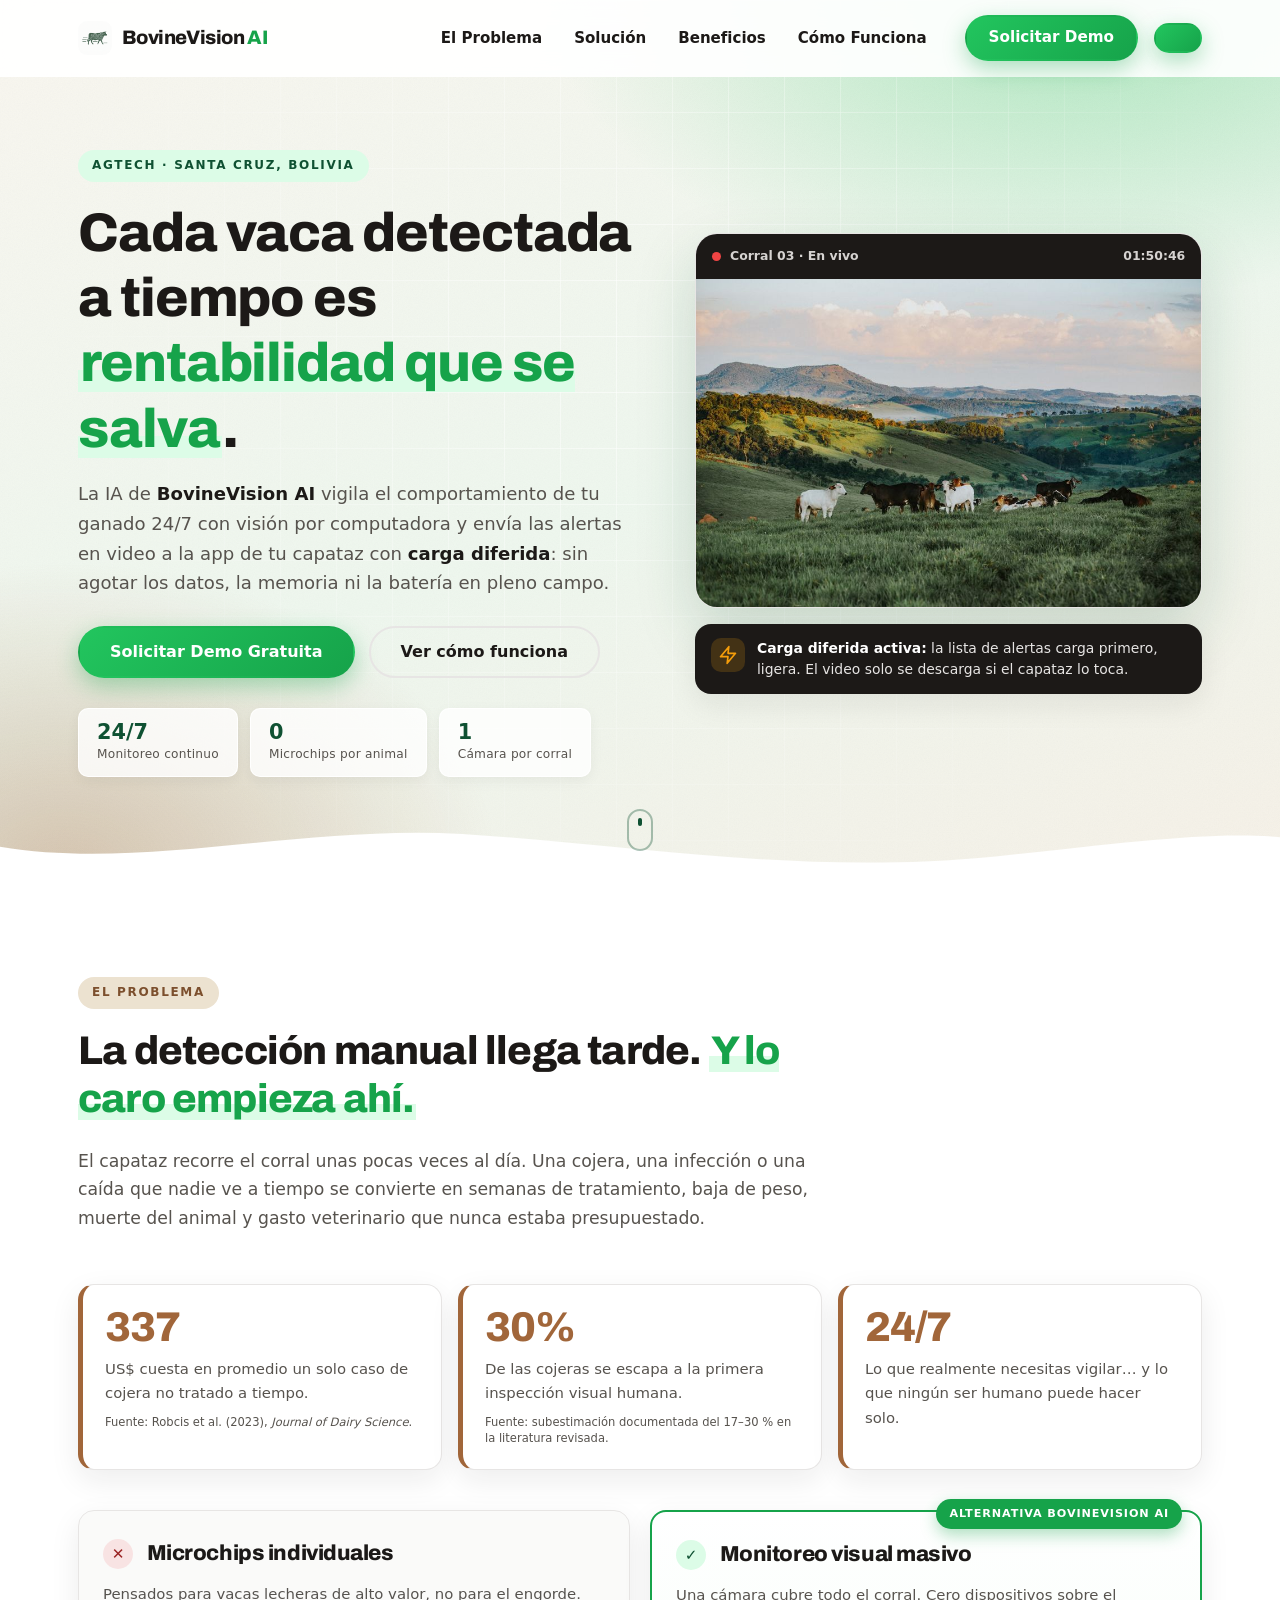
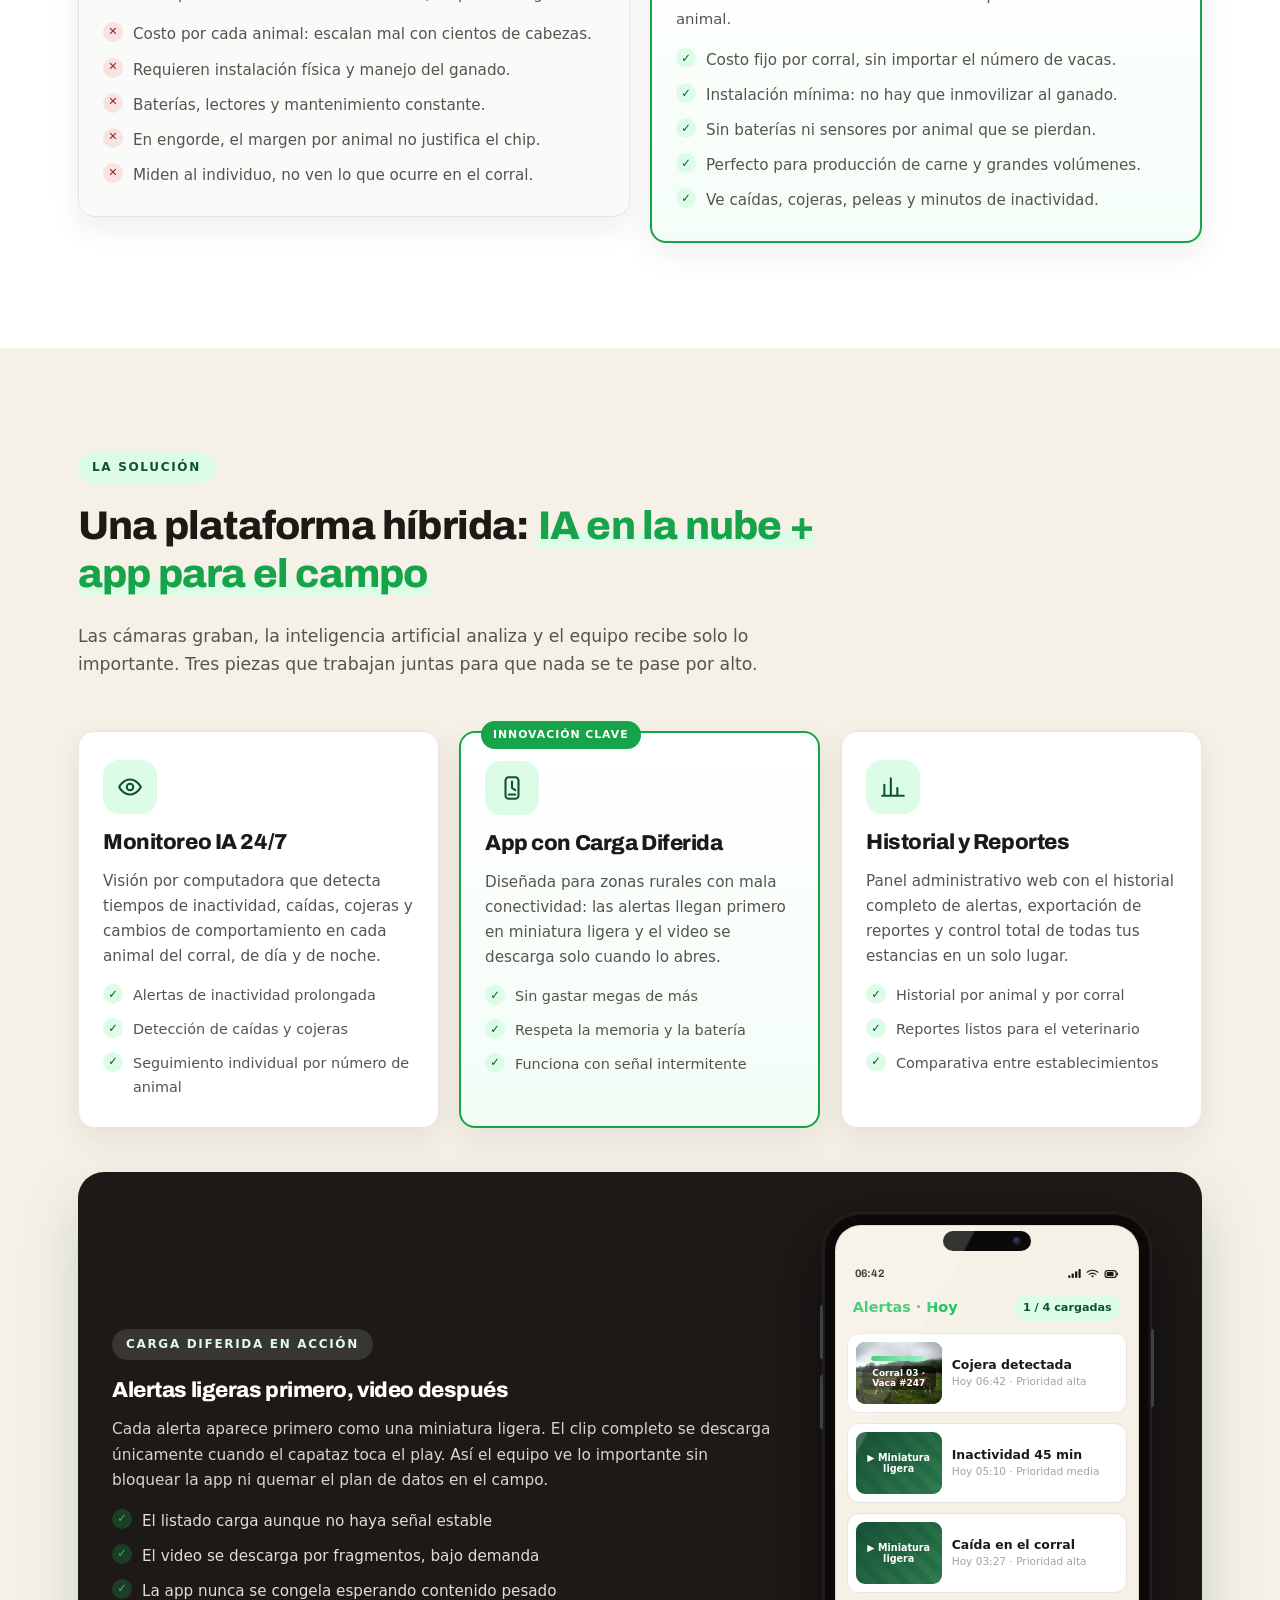
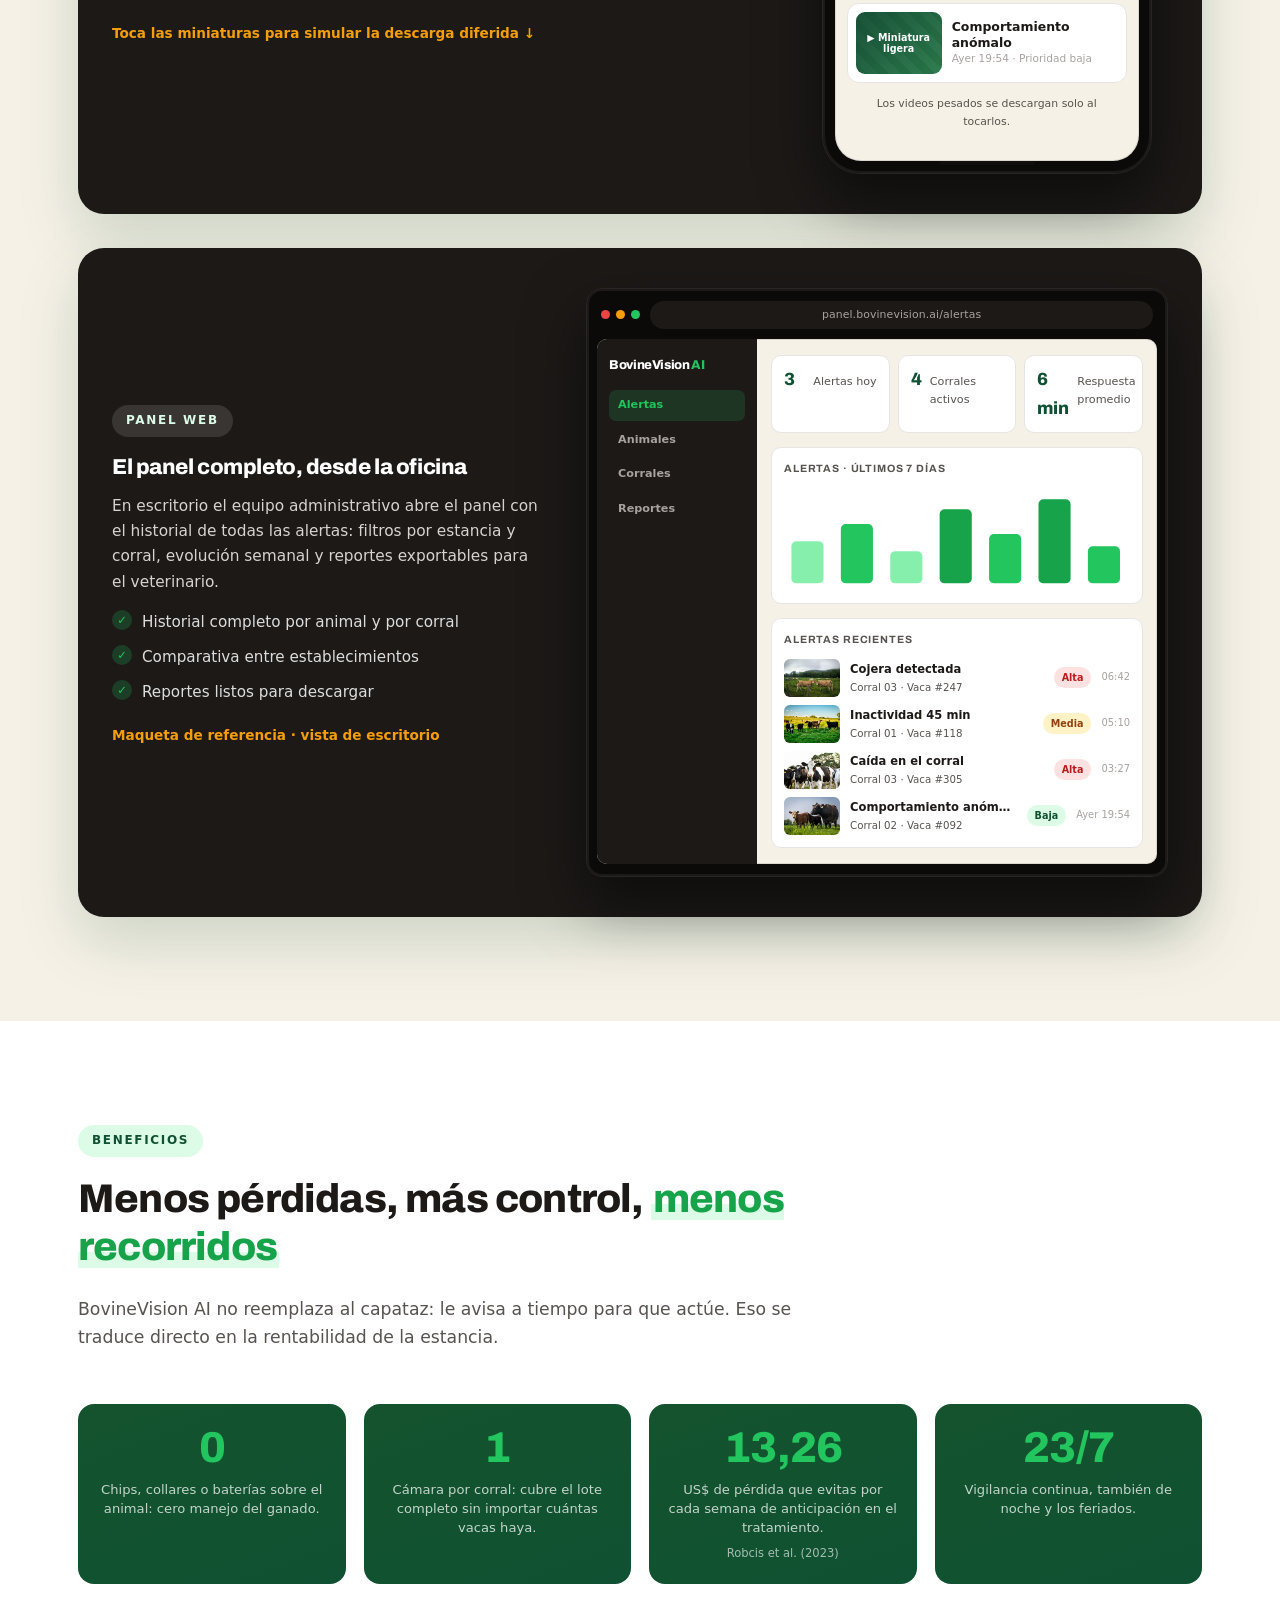
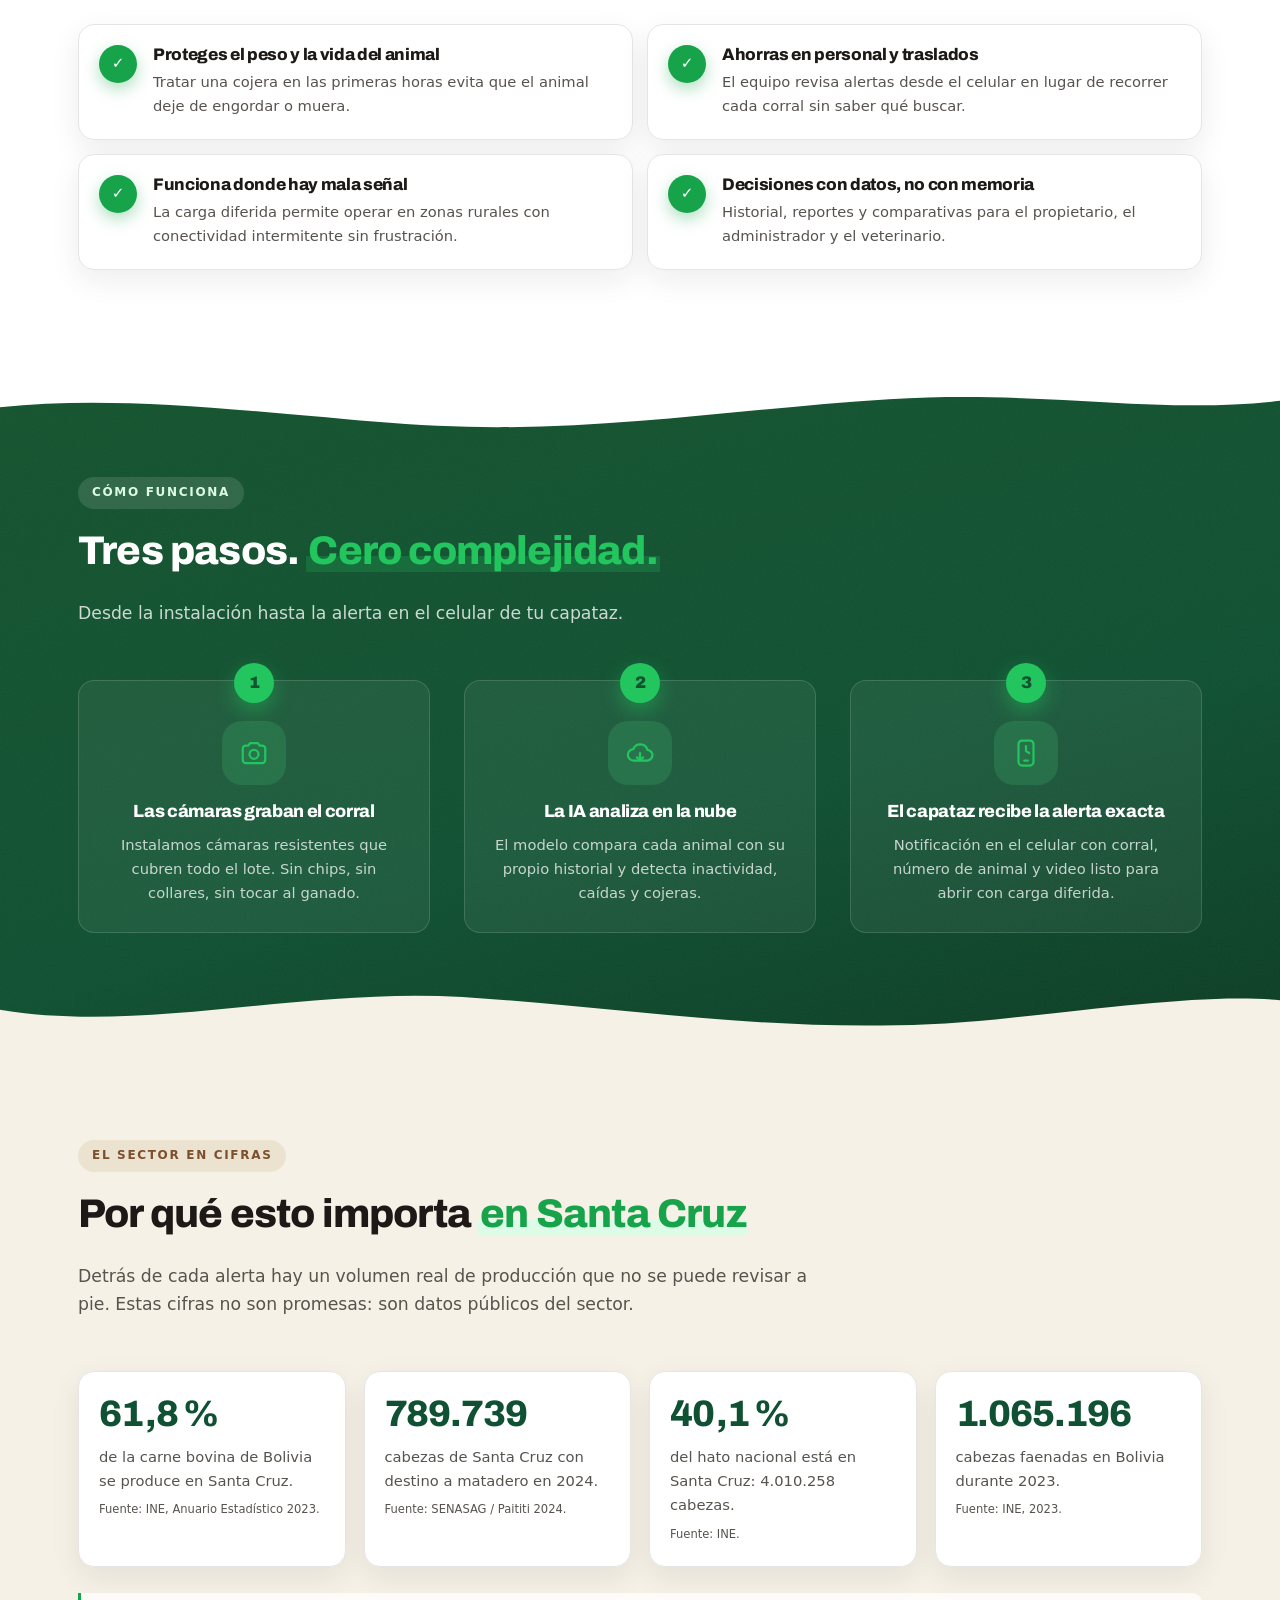
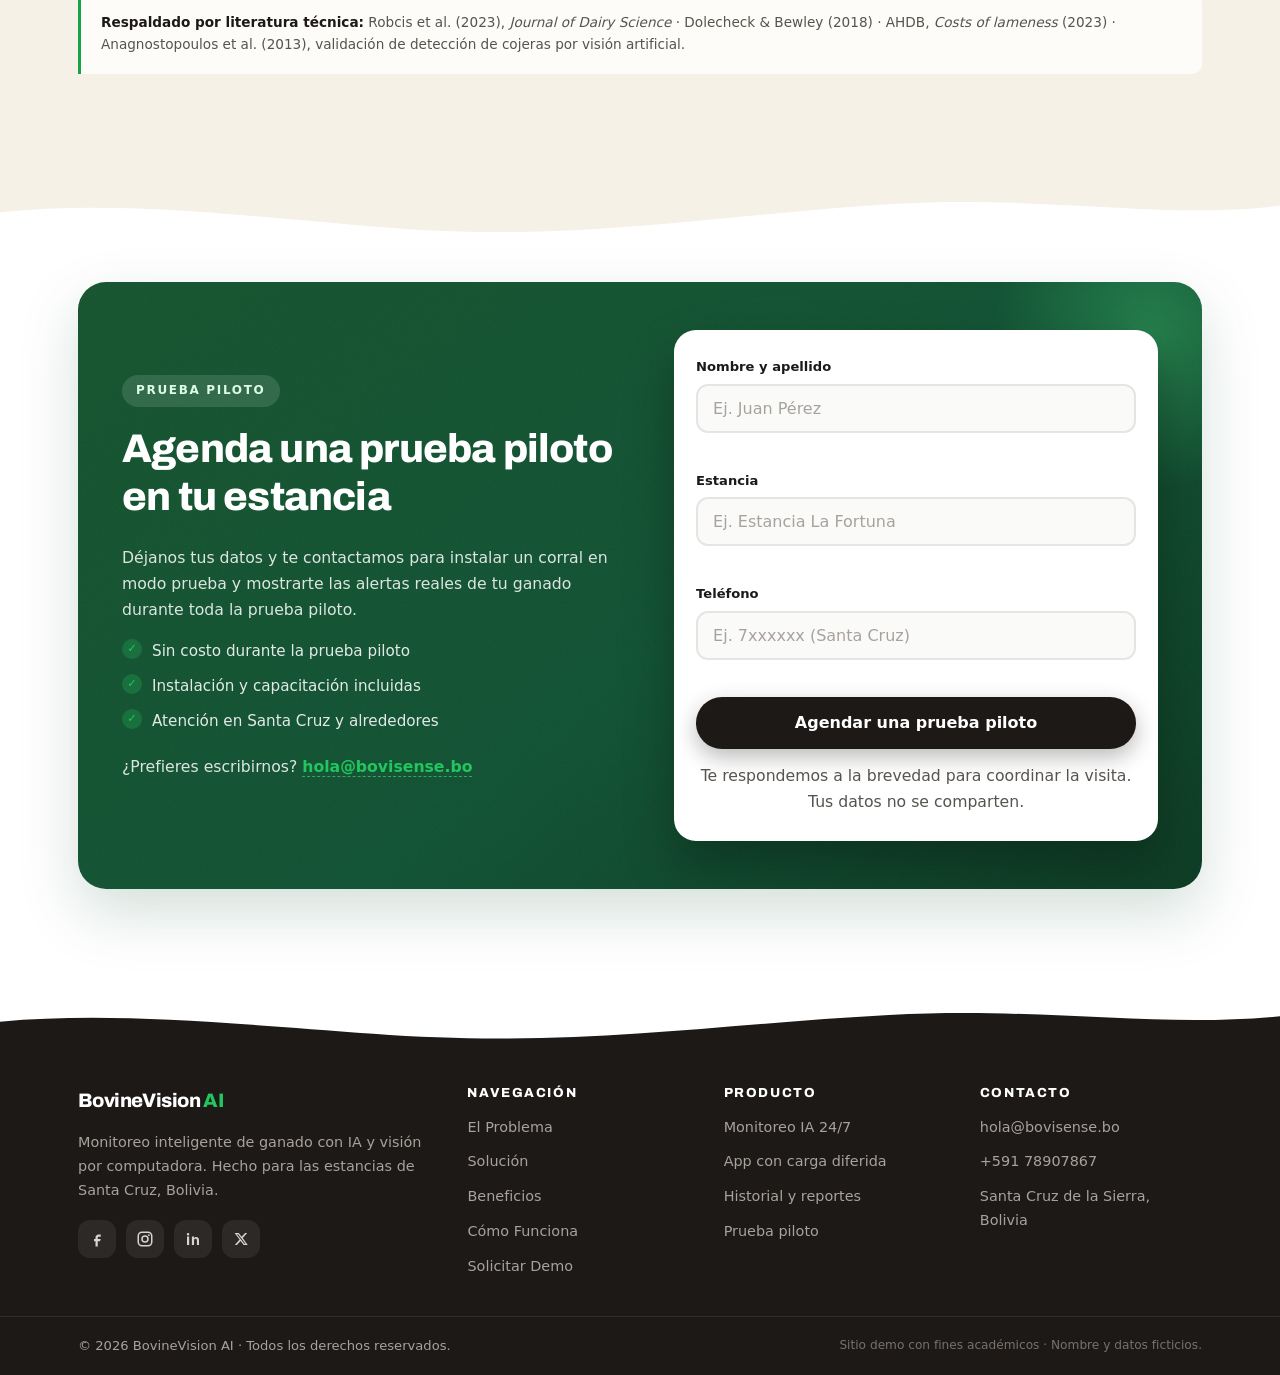
==== commit 0b73506a: "cambios" ====
--- a/index.html
+++ b/index.html
@@ -32,6 +32,10 @@
       <a href="#demo" class="btn btn--primario nav__cta" aria-label="Solicitar demo">
         <span class="nav__ctaCorta">Demo</span>
         <span class="nav__ctaLarga">Solicitar Demo</span>
+      </a>
+
+      <a href="#demo" class="btn btn--primario nav__cta" aria-label="Solicitar demo">
+        <span class="nav__ctaCorta">BMC</span>
       </a>
 
       <button class="nav__toggle" id="navToggle" aria-label="Abrir menú" aria-expanded="false" aria-controls="navEnlaces">
@@ -378,6 +382,104 @@
             <span class="celular__home" aria-hidden="true"></span>
           </div>
         </div>
+
+        <!-- Maquetado del panel web (vista escritorio) -->
+        <div class="demoWeb" id="panelweb" data-reveal data-delay="120">
+          <div class="demoWeb__texto">
+            <span class="etiqueta etiqueta--clara">Panel web</span>
+            <h3>El panel completo, desde la oficina</h3>
+            <p>
+              En escritorio el equipo administrativo abre el panel con el historial de todas las
+              alertas: filtros por estancia y corral, evolución semanal y reportes exportables
+              para el veterinario.
+            </p>
+            <ul class="lista lista--si">
+              <li>Historial completo por animal y por corral</li>
+              <li>Comparativa entre establecimientos</li>
+              <li>Reportes listos para descargar</li>
+            </ul>
+            <p class="demoWeb__ayuda">Maqueta de referencia · vista de escritorio</p>
+          </div>
+
+          <div class="navegador" role="img" aria-label="Maqueta del panel web de BovineVision AI en una ventana de navegador">
+            <div class="navegador__barra" aria-hidden="true">
+              <span class="navegador__puntos"><i></i><i></i><i></i></span>
+              <span class="navegador__url">panel.bovinevision.ai/alertas</span>
+            </div>
+            <div class="navegador__pantalla">
+              <nav class="panel__lateral" aria-hidden="true">
+                <strong class="panel__marca">BovineVision <em>AI</em></strong>
+                <span class="panel__nav panel__nav--activo">Alertas</span>
+                <span class="panel__nav">Animales</span>
+                <span class="panel__nav">Corrales</span>
+                <span class="panel__nav">Reportes</span>
+              </nav>
+
+              <div class="panel" aria-hidden="true">
+                <div class="panel__kpi">
+                  <div class="kpi"><strong>3</strong><span>Alertas hoy</span></div>
+                  <div class="kpi"><strong>4</strong><span>Corrales activos</span></div>
+                  <div class="kpi"><strong>6 min</strong><span>Respuesta promedio</span></div>
+                </div>
+
+                <div class="panel__bloque">
+                  <span class="panel__titulo">Alertas · últimos 7 días</span>
+                  <svg class="panel__grafico" viewBox="0 0 280 84" role="presentation">
+                    <rect x="6"   y="44" width="26" height="34" rx="4" class="col--baja" />
+                    <rect x="46"  y="30" width="26" height="48" rx="4" class="col--media" />
+                    <rect x="86"  y="52" width="26" height="26" rx="4" class="col--baja" />
+                    <rect x="126" y="18" width="26" height="60" rx="4" class="col--alta" />
+                    <rect x="166" y="38" width="26" height="40" rx="4" class="col--media" />
+                    <rect x="206" y="10" width="26" height="68" rx="4" class="col--alta" />
+                    <rect x="246" y="48" width="26" height="30" rx="4" class="col--media" />
+                  </svg>
+                </div>
+
+                <div class="panel__bloque">
+                  <span class="panel__titulo">Alertas recientes</span>
+                  <ul class="panel__tabla">
+                    <li class="panel__fila">
+                      <img src="assets/img/alerta-01.jpg" alt="" width="56" height="38" loading="lazy" decoding="async" />
+                      <span class="panel__detalle">
+                        <strong>Cojera detectada</strong>
+                        <em>Corral 03 · Vaca #247</em>
+                      </span>
+                      <span class="panel__estado panel__estado--alta">Alta</span>
+                      <span class="panel__hora">06:42</span>
+                    </li>
+                    <li class="panel__fila">
+                      <img src="assets/img/alerta-02.jpg" alt="" width="56" height="38" loading="lazy" decoding="async" />
+                      <span class="panel__detalle">
+                        <strong>Inactividad 45 min</strong>
+                        <em>Corral 01 · Vaca #118</em>
+                      </span>
+                      <span class="panel__estado panel__estado--media">Media</span>
+                      <span class="panel__hora">05:10</span>
+                    </li>
+                    <li class="panel__fila">
+                      <img src="assets/img/alerta-03.jpg" alt="" width="56" height="38" loading="lazy" decoding="async" />
+                      <span class="panel__detalle">
+                        <strong>Caída en el corral</strong>
+                        <em>Corral 03 · Vaca #305</em>
+                      </span>
+                      <span class="panel__estado panel__estado--alta">Alta</span>
+                      <span class="panel__hora">03:27</span>
+                    </li>
+                    <li class="panel__fila">
+                      <img src="assets/img/alerta-04.jpg" alt="" width="56" height="38" loading="lazy" decoding="async" />
+                      <span class="panel__detalle">
+                        <strong>Comportamiento anómalo</strong>
+                        <em>Corral 02 · Vaca #092</em>
+                      </span>
+                      <span class="panel__estado panel__estado--baja">Baja</span>
+                      <span class="panel__hora">Ayer 19:54</span>
+                    </li>
+                  </ul>
+                </div>
+              </div>
+            </div>
+          </div>
+        </div>
       </div>
     </section>
 
--- a/styles.css
+++ b/styles.css
@@ -1108,6 +1108,258 @@
   text-align: center;
 }
 
+/* ---------- 8b. Maqueta del panel web ---------- */
+.demoWeb {
+  display: grid;
+  gap: 34px;
+  margin-top: 34px;
+  background: var(--tinta);
+  color: #d6d3d1;
+  border-radius: 26px;
+  padding: 34px 22px;
+  box-shadow: var(--sombra-alta);
+}
+
+.demoWeb h3 { color: var(--blanco); }
+.demoWeb p { font-size: 0.96rem; }
+
+.demoWeb .lista li { color: rgba(255, 255, 255, 0.85); }
+.demoWeb .lista--si li::before {
+  background: rgba(34, 197, 94, 0.22);
+  color: var(--verde-vivo);
+}
+
+.demoWeb__ayuda {
+  margin-top: 18px;
+  font-size: 0.85rem !important;
+  color: var(--aviso) !important;
+  font-weight: 600;
+}
+
+.navegador {
+  width: min(720px, 100%);
+  margin-inline: auto;
+  background: #0c0a09;
+  border: 1px solid #292524;
+  border-radius: 16px;
+  padding: 10px 10px 12px;
+  box-shadow:
+    0 26px 60px rgba(0, 0, 0, 0.5),
+    inset 0 0 0 2px #1c1917;
+  overflow: hidden;
+}
+
+.navegador__barra {
+  display: flex;
+  align-items: center;
+  gap: 10px;
+  padding: 2px 4px 10px;
+}
+
+.navegador__puntos {
+  display: inline-flex;
+  gap: 6px;
+}
+
+.navegador__puntos i {
+  width: 9px;
+  height: 9px;
+  border-radius: 50%;
+}
+
+.navegador__puntos i:nth-child(1) { background: #ef4444; }
+.navegador__puntos i:nth-child(2) { background: #f59e0b; }
+.navegador__puntos i:nth-child(3) { background: #22c55e; }
+
+.navegador__url {
+  flex: 1;
+  min-width: 0;
+  padding: 5px 12px;
+  border-radius: 999px;
+  background: #1c1917;
+  color: var(--gris-claro);
+  font-size: 0.68rem;
+  letter-spacing: 0.01em;
+  text-align: center;
+  overflow: hidden;
+  text-overflow: ellipsis;
+  white-space: nowrap;
+}
+
+.navegador__pantalla {
+  display: grid;
+  grid-template-columns: 1fr;
+  background: var(--arena);
+  border-radius: 10px;
+  overflow: hidden;
+  box-shadow: inset 0 0 0 1px rgba(28, 25, 23, 0.12);
+}
+
+.panel__lateral {
+  display: none;
+}
+
+.panel__marca {
+  display: block;
+  font-family: var(--fuente-display);
+  font-size: 0.8rem;
+  font-weight: 800;
+  letter-spacing: -0.03em;
+  color: var(--blanco);
+  margin-bottom: 10px;
+}
+
+.panel__marca em {
+  font-style: normal;
+  color: var(--verde-vivo);
+}
+
+.panel__nav {
+  display: block;
+  font-size: 0.7rem;
+  font-weight: 600;
+  color: var(--gris-claro);
+  padding: 6px 9px;
+  border-radius: 7px;
+}
+
+.panel__nav--activo {
+  background: rgba(34, 197, 94, 0.16);
+  color: var(--verde-vivo);
+}
+
+.panel {
+  display: grid;
+  gap: 14px;
+  padding: 16px 14px;
+}
+
+.panel__kpi {
+  display: grid;
+  grid-template-columns: minmax(0, 1fr);
+  gap: 8px;
+}
+
+.kpi {
+  display: flex;
+  align-items: baseline;
+  justify-content: space-between;
+  gap: 8px;
+  background: var(--blanco);
+  border: 1px solid var(--linea);
+  border-radius: 10px;
+  padding: 9px 12px;
+}
+
+.kpi strong {
+  font-family: var(--fuente-display);
+  font-size: 1.1rem;
+  font-weight: 800;
+  color: var(--verde-oscuro);
+}
+
+.kpi span {
+  font-size: 0.7rem;
+  color: var(--gris);
+}
+
+.panel__bloque {
+  background: var(--blanco);
+  border: 1px solid var(--linea);
+  border-radius: 10px;
+  padding: 12px;
+}
+
+.panel__titulo {
+  display: block;
+  font-family: var(--fuente-display);
+  font-size: 0.66rem;
+  font-weight: 700;
+  text-transform: uppercase;
+  letter-spacing: 0.08em;
+  color: var(--gris);
+  margin-bottom: 10px;
+}
+
+.panel__grafico {
+  display: block;
+  width: 100%;
+  height: auto;
+}
+
+.col--baja { fill: #86efac; }
+.col--media { fill: #22c55e; }
+.col--alta { fill: #16a34a; }
+
+.panel__tabla {
+  list-style: none;
+  display: grid;
+  gap: 8px;
+}
+
+.panel__fila {
+  display: grid;
+  grid-template-columns: 56px minmax(0, 1fr) auto;
+  grid-template-areas:
+    "foto detalle estado"
+    "foto hora hora";
+  gap: 2px 10px;
+  align-items: center;
+}
+
+.panel__fila img {
+  grid-area: foto;
+  width: 56px;
+  height: 38px;
+  object-fit: cover;
+  border-radius: 6px;
+  background: var(--arena-oscuro);
+}
+
+.panel__detalle {
+  grid-area: detalle;
+  min-width: 0;
+}
+
+.panel__detalle strong {
+  display: block;
+  font-size: 0.72rem;
+  font-weight: 700;
+  color: var(--tinta);
+  overflow: hidden;
+  text-overflow: ellipsis;
+  white-space: nowrap;
+}
+
+.panel__detalle em {
+  display: block;
+  font-style: normal;
+  font-size: 0.64rem;
+  color: var(--gris);
+  overflow: hidden;
+  text-overflow: ellipsis;
+  white-space: nowrap;
+}
+
+.panel__estado {
+  grid-area: estado;
+  justify-self: end;
+  font-size: 0.6rem;
+  font-weight: 700;
+  padding: 3px 8px;
+  border-radius: 999px;
+}
+
+.panel__estado--alta { background: #fee2e2; color: #b91c1c; }
+.panel__estado--media { background: #fef3c7; color: #92400e; }
+.panel__estado--baja { background: var(--verde-menta); color: var(--verde-oscuro); }
+
+.panel__hora {
+  grid-area: hora;
+  font-size: 0.62rem;
+  color: var(--gris-claro);
+}
+
 /* ---------- 9. Beneficios ---------- */
 .metricas {
   display: grid;
@@ -1615,6 +1867,22 @@
   .beneficios { grid-template-columns: repeat(2, 1fr); }
   .hero__datos li { padding: 12px 18px; }
   .demoApp { padding: 40px 34px; }
+  .demoWeb { padding: 40px 34px; }
+  .panel__kpi { grid-template-columns: repeat(3, minmax(0, 1fr)); }
+  .panel__fila {
+    grid-template-columns: 56px minmax(0, 1fr) auto auto;
+    grid-template-areas: "foto detalle estado hora";
+    gap: 10px;
+  }
+  .panel__hora { justify-self: end; }
+  .navegador__pantalla { grid-template-columns: 160px minmax(0, 1fr); }
+  .panel__lateral {
+    display: flex;
+    flex-direction: column;
+    gap: 4px;
+    padding: 16px 12px;
+    background: var(--tinta);
+  }
   .pie__interior { grid-template-columns: 1.4fr 1fr 1fr; }
   .pie__marca { grid-column: 1 / -1; }
   .pie__baseInterior { flex-direction: row; justify-content: space-between; text-align: left; }
@@ -1672,6 +1940,7 @@
 
   .metricas { grid-template-columns: repeat(4, 1fr); }
   .sector { grid-template-columns: repeat(4, 1fr); }
+  .demoWeb { grid-template-columns: minmax(0, 0.85fr) minmax(0, 1.15fr); align-items: center; gap: 44px; }
   .pie__interior { grid-template-columns: 1.6fr 1fr 1fr 1fr; }
   .pie__marca { grid-column: auto; }
 }
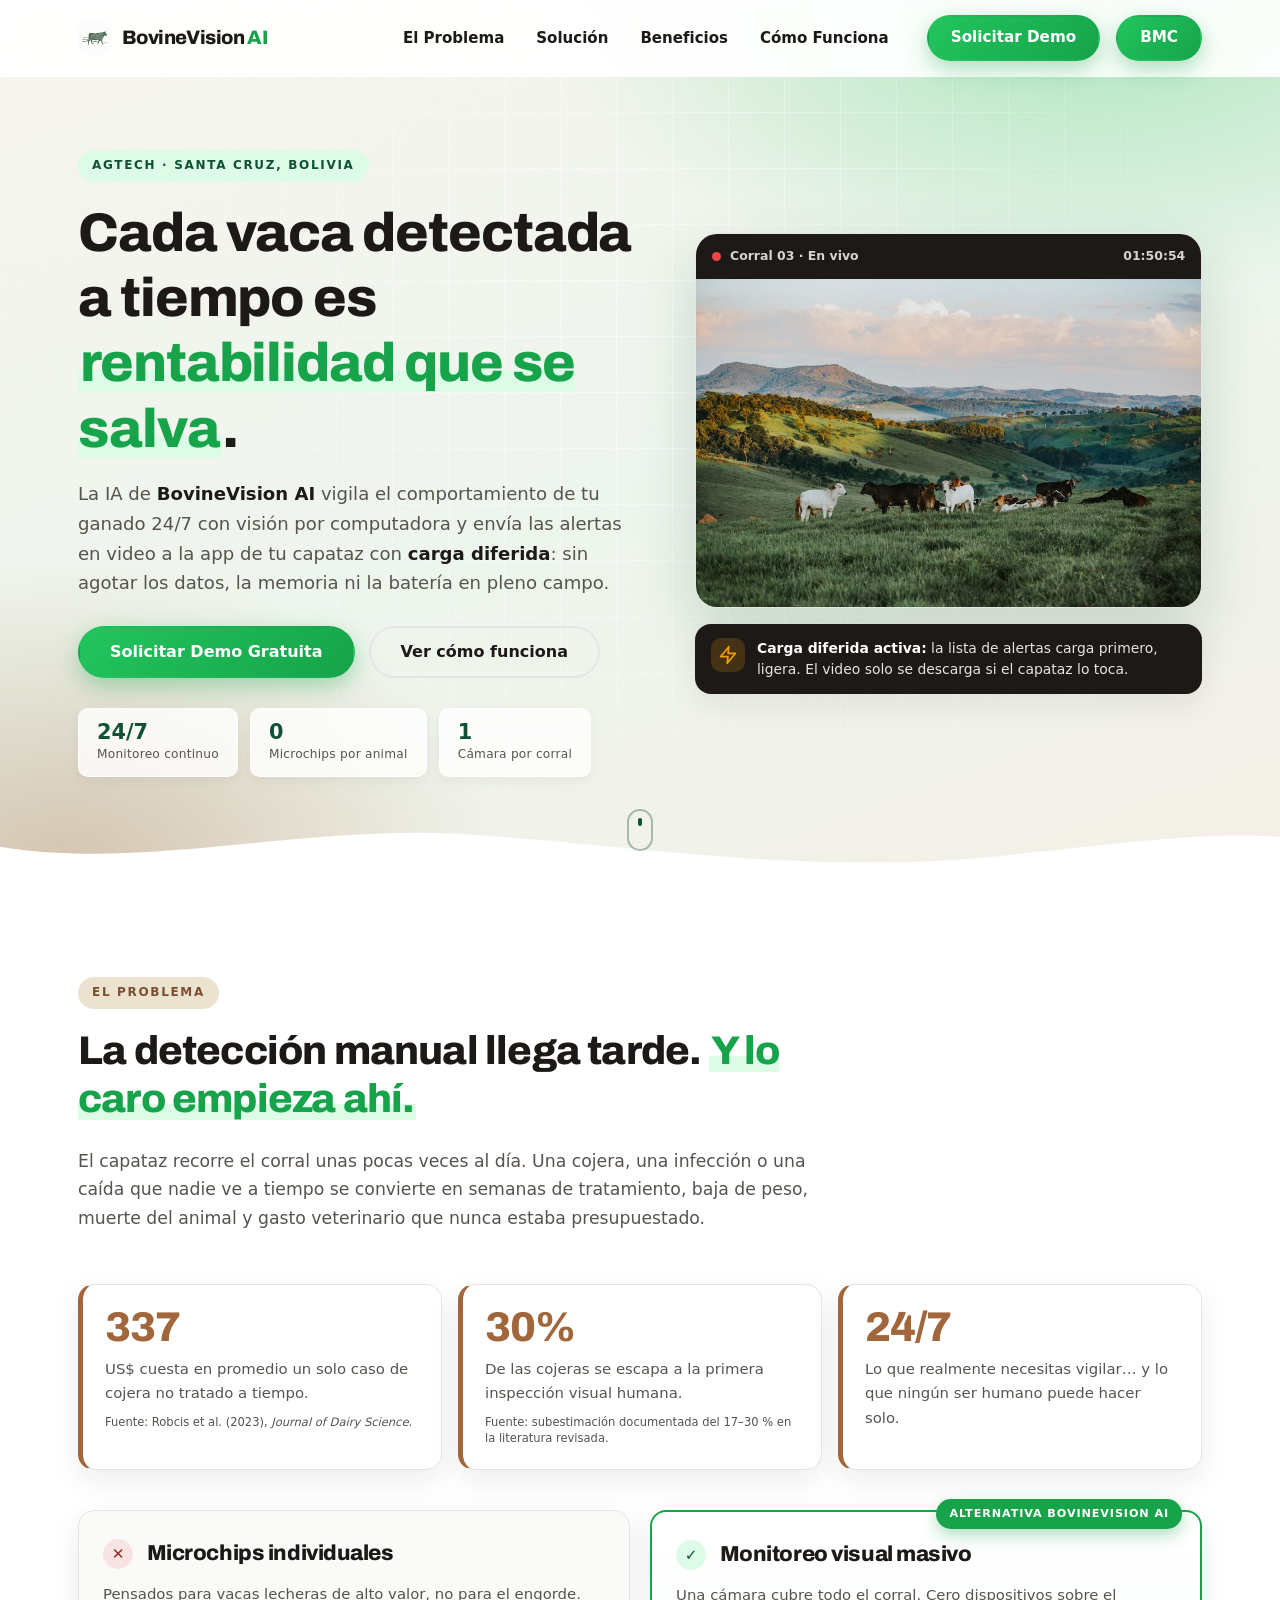
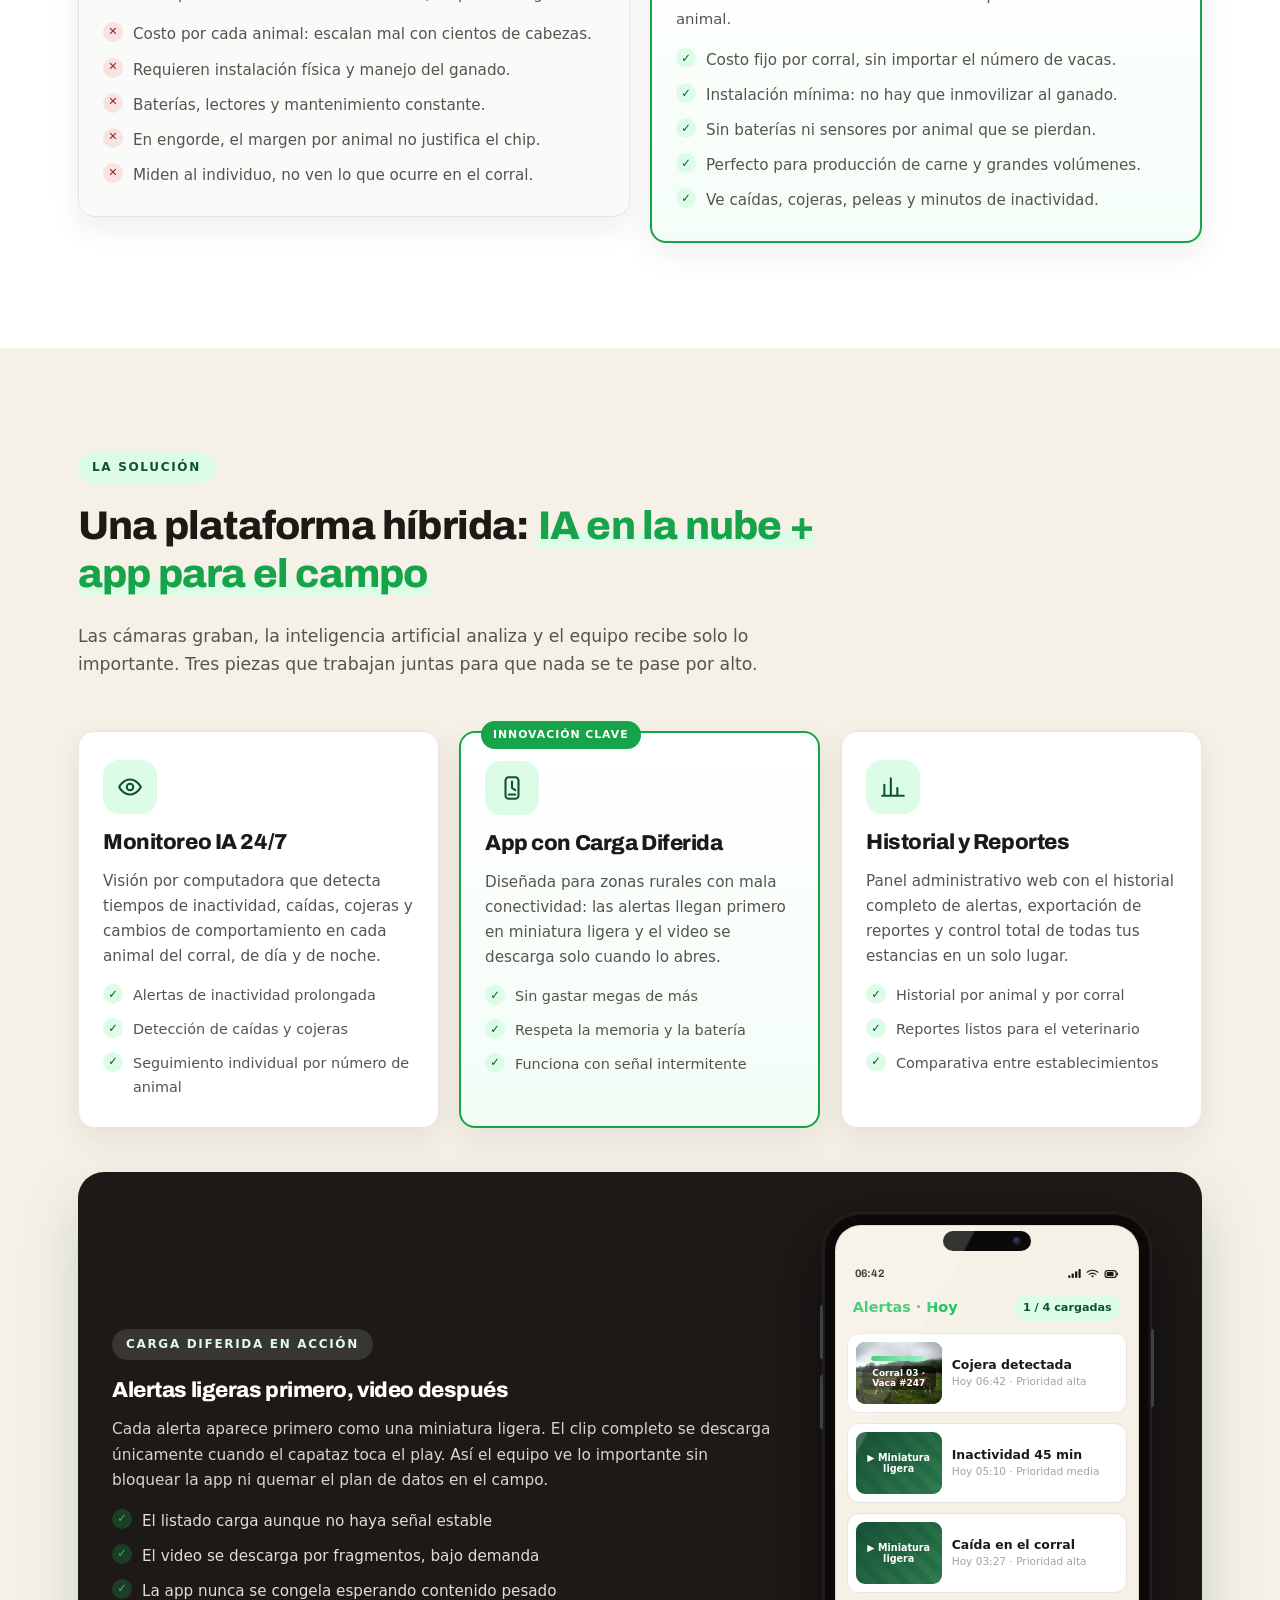
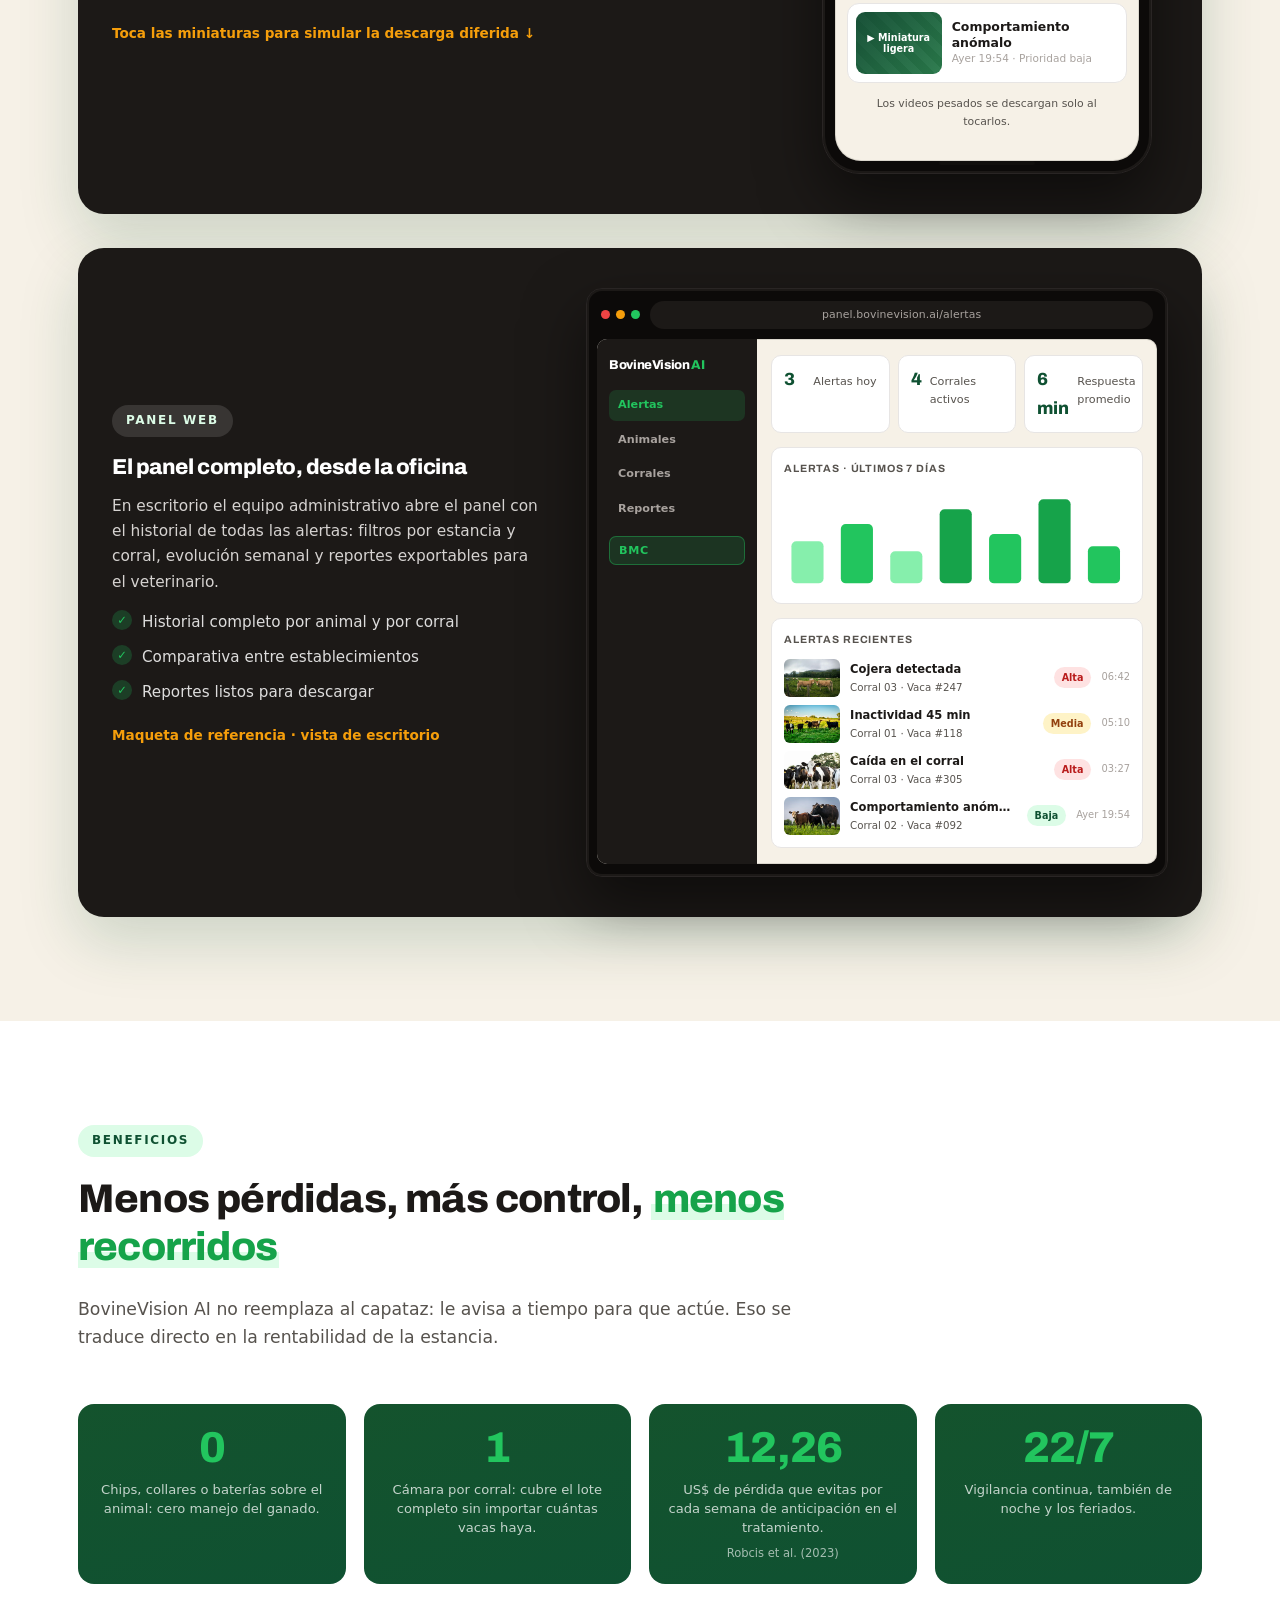
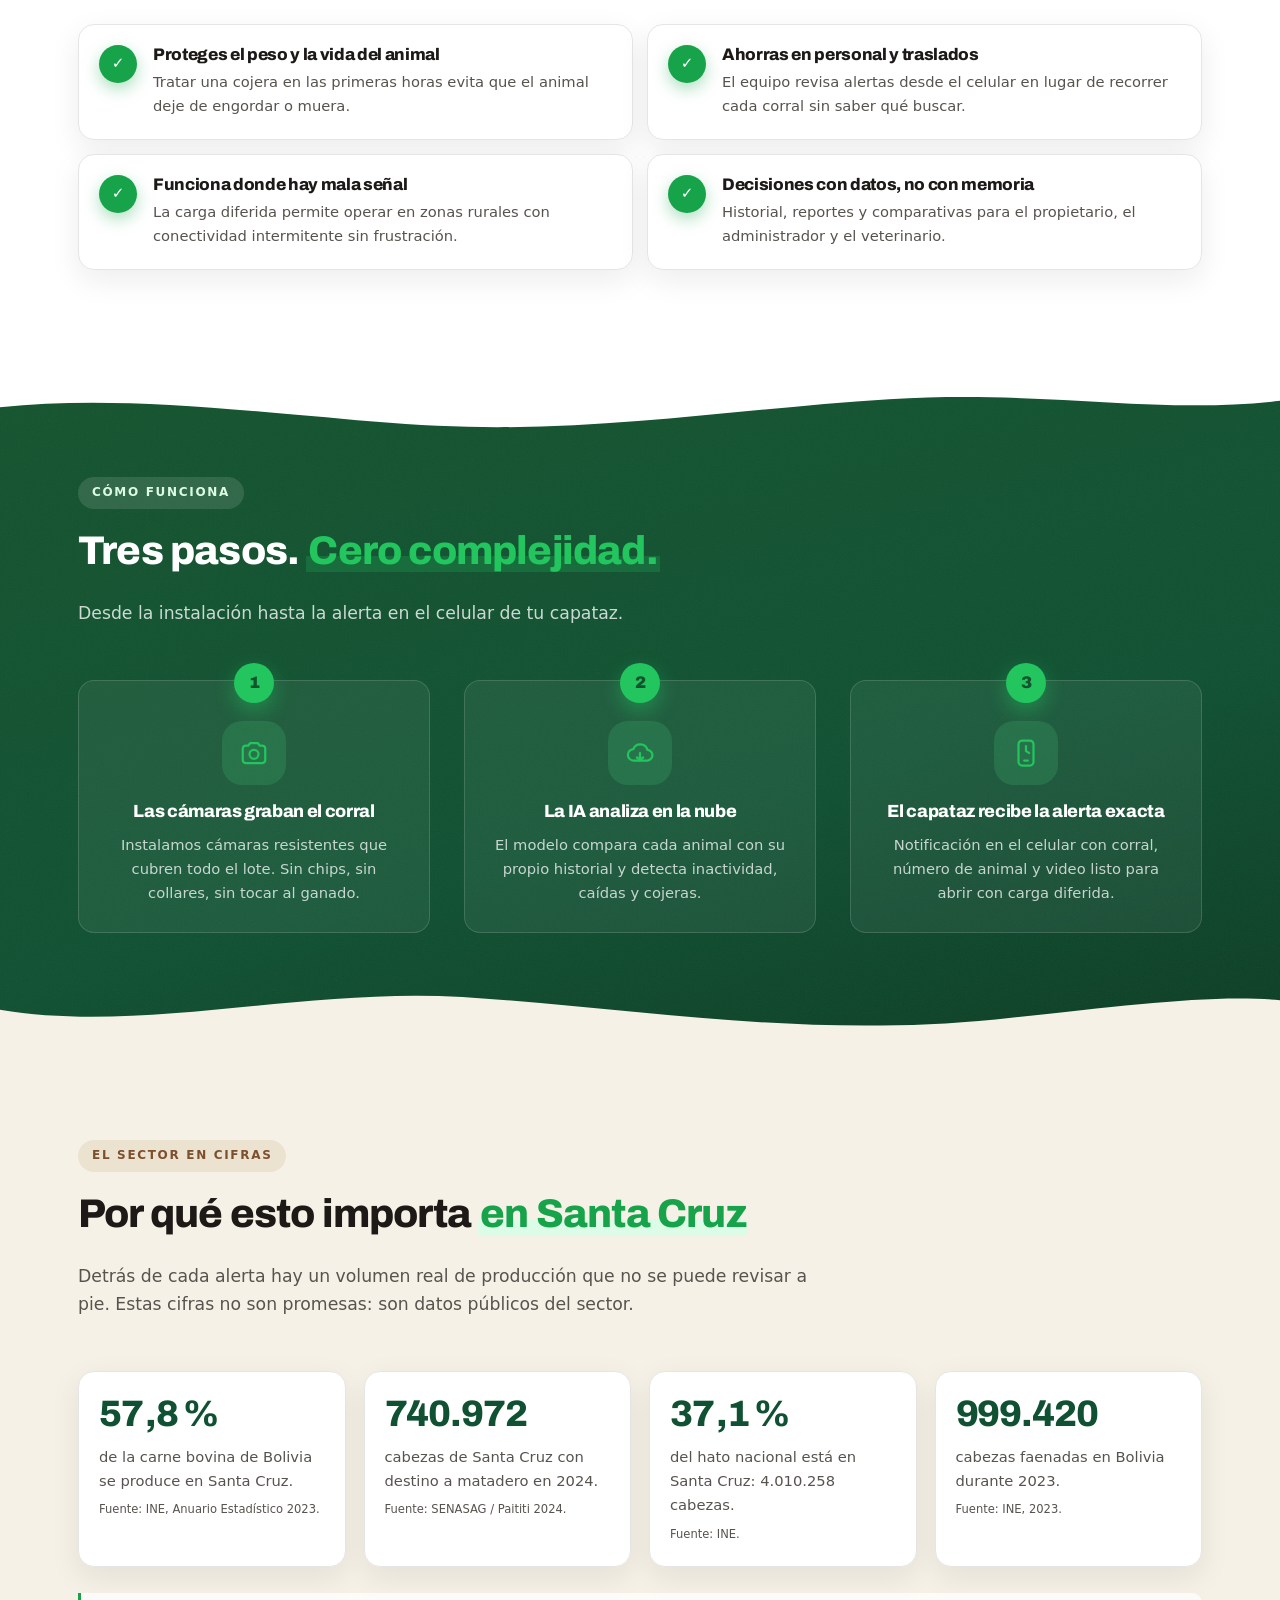
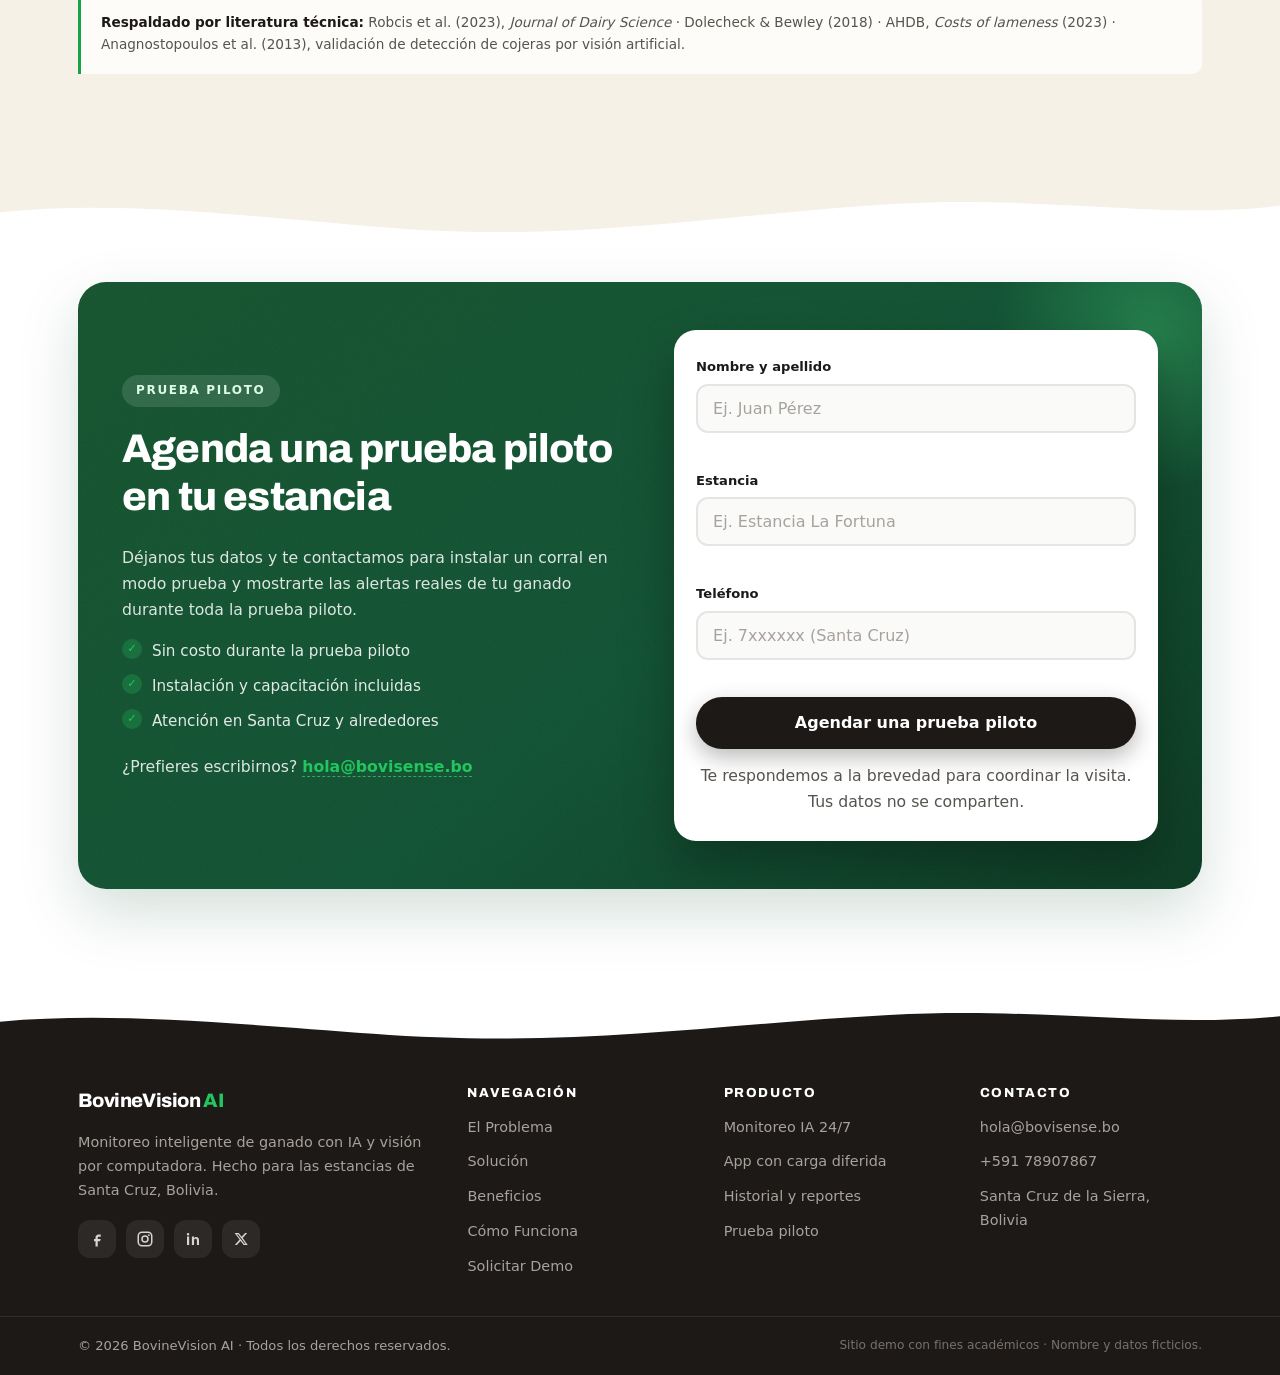
==== commit e4fbca92: "BMC" ====
--- a/index.html
+++ b/index.html
@@ -34,9 +34,9 @@
         <span class="nav__ctaLarga">Solicitar Demo</span>
       </a>
 
-      <a href="#demo" class="btn btn--primario nav__cta" aria-label="Solicitar demo">
+      <button type="button" class="btn btn--primario nav__cta nav__cta--bmc" id="abrirBmcNav" aria-haspopup="dialog">
         <span class="nav__ctaCorta">BMC</span>
-      </a>
+      </button>
 
       <button class="nav__toggle" id="navToggle" aria-label="Abrir menú" aria-expanded="false" aria-controls="navEnlaces">
         <span></span><span></span><span></span>
@@ -399,20 +399,24 @@
               <li>Reportes listos para descargar</li>
             </ul>
             <p class="demoWeb__ayuda">Maqueta de referencia · vista de escritorio</p>
-          </div>
-
-          <div class="navegador" role="img" aria-label="Maqueta del panel web de BovineVision AI en una ventana de navegador">
+            <button type="button" class="btn btn--fantasma btn--claro demoWeb__bmc" id="abrirBmcMovil" aria-haspopup="dialog">
+              Ver Business Model Canvas
+            </button>
+          </div>
+
+          <div class="navegador" aria-label="Maqueta del panel web de BovineVision AI en una ventana de navegador">
             <div class="navegador__barra" aria-hidden="true">
               <span class="navegador__puntos"><i></i><i></i><i></i></span>
               <span class="navegador__url">panel.bovinevision.ai/alertas</span>
             </div>
             <div class="navegador__pantalla">
-              <nav class="panel__lateral" aria-hidden="true">
+              <nav class="panel__lateral" aria-label="Secciones del panel">
                 <strong class="panel__marca">BovineVision <em>AI</em></strong>
                 <span class="panel__nav panel__nav--activo">Alertas</span>
                 <span class="panel__nav">Animales</span>
                 <span class="panel__nav">Corrales</span>
                 <span class="panel__nav">Reportes</span>
+                <button type="button" class="panel__bmc" id="abrirBmcPanel" aria-haspopup="dialog">BMC</button>
               </nav>
 
               <div class="panel" aria-hidden="true">
@@ -770,6 +774,112 @@
     </div>
   </footer>
 
+  <!-- ============================ MODAL BMC ============================ -->
+  <dialog class="bmc" id="bmcModal" aria-labelledby="bmcTitulo">
+    <div class="bmc__cabecera">
+      <div>
+        <span class="etiqueta etiqueta--clara">Modelo de negocio</span>
+        <h2 id="bmcTitulo">Business Model Canvas — BovineVision AI</h2>
+      </div>
+      <button type="button" class="bmc__cerrar" id="cerrarBmc" aria-label="Cerrar Business Model Canvas">
+        <svg viewBox="0 0 24 24" width="20" height="20" fill="none" stroke="currentColor" stroke-width="2.4" stroke-linecap="round" aria-hidden="true">
+          <path d="M18 6 6 18M6 6l12 12" />
+        </svg>
+      </button>
+    </div>
+
+    <div class="bmc__grid">
+      <section class="bmc__bloque">
+        <h3><span>1</span>Socios clave</h3>
+        <ul>
+          <li>Proveedores de cámaras IP y hardware de visión</li>
+          <li>Operadores de conectividad rural (4G/satélite)</li>
+          <li>Veterinarios y zootecnistas de la región</li>
+          <li>Distribuidores de insumos ganaderos</li>
+        </ul>
+      </section>
+
+      <section class="bmc__bloque">
+        <h3><span>2</span>Actividades clave</h3>
+        <ul>
+          <li>Entrenamiento de modelos de visión por computadora</li>
+          <li>Mantenimiento del panel y de la app móvil</li>
+          <li>Instalación y calibración de cámaras en campo</li>
+          <li>Soporte y onboarding al productor</li>
+        </ul>
+      </section>
+
+      <section class="bmc__bloque bmc__bloque--valor">
+        <h3><span>3</span>Propuesta de valor</h3>
+        <ul>
+          <li>Detección 24/7 de cojeras, caídas y comportamiento anómalo con IA</li>
+          <li>Alertas tempranas que reducen pérdidas por detección manual tardía</li>
+          <li>App ligera con carga diferida, pensada para conexiones débiles del campo</li>
+          <li>Historial y reportes exportables para el veterinario</li>
+        </ul>
+      </section>
+
+      <section class="bmc__bloque">
+        <h3><span>4</span>Relaciones con clientes</h3>
+        <ul>
+          <li>Demo y prueba piloto en la estancia</li>
+          <li>Soporte directo por teléfono y WhatsApp</li>
+          <li>Capacitación presencial del equipo de corral</li>
+        </ul>
+      </section>
+
+      <section class="bmc__bloque">
+        <h3><span>5</span>Segmentos de clientes</h3>
+        <ul>
+          <li>Estancias de cebe y engorde en Santa Cruz</li>
+          <li>Medianas y grandes operaciones ganaderas</li>
+          <li>Administradores y veterinarios de establecimiento</li>
+        </ul>
+      </section>
+
+      <section class="bmc__bloque">
+        <h3><span>6</span>Canales</h3>
+        <ul>
+          <li>Sitio web y solicitud de demo en línea</li>
+          <li>Visita técnica y demostración en campo</li>
+          <li>Redes sociales y referidos entre productores</li>
+        </ul>
+      </section>
+
+      <section class="bmc__bloque">
+        <h3><span>7</span>Estructura de costos</h3>
+        <ul>
+          <li>Hardware: cámaras, montaje y conectividad</li>
+          <li>Computación en la nube e inferencia de IA</li>
+          <li>Desarrollo de software y soporte técnico</li>
+        </ul>
+      </section>
+
+      <section class="bmc__bloque">
+        <h3><span>8</span>Fuentes de ingreso</h3>
+        <ul>
+          <li>Suscripción mensual por cámara o por lote de animales</li>
+          <li>Cargo único de instalación y puesta en marcha</li>
+          <li>Reportes y analítica avanzada (plan premium)</li>
+        </ul>
+      </section>
+
+      <section class="bmc__bloque">
+        <h3><span>9</span>Recursos clave</h3>
+        <ul>
+          <li>Modelos de IA entrenados sobre ganado bovino</li>
+          <li>Plataforma web + app con carga diferida</li>
+          <li>Equipo técnico y red de cámaras instaladas</li>
+        </ul>
+      </section>
+    </div>
+
+    <p class="bmc__nota">
+      Diagrama académico · nombre de empresa, precios y datos de negocio ficticios.
+      Las cifras del sector citadas en la landing sí son reales.
+    </p>
+  </dialog>
+
   <script src="app.js"></script>
 </body>
 </html>
--- a/styles.css
+++ b/styles.css
@@ -366,6 +366,9 @@
   font-size: 0.88rem;
 }
 
+/* En móvil el navbar ya lleva el CTA "Demo"; el BMC se abre desde la sección Solución */
+.nav__cta--bmc { display: none; }
+
 .nav__ctaLarga { display: none; }
 
 .nav__toggle {
@@ -1136,6 +1139,11 @@
   font-weight: 600;
 }
 
+.demoWeb__bmc {
+  display: none;
+  margin-top: 14px;
+}
+
 .navegador {
   width: min(720px, 100%);
   margin-inline: auto;
@@ -1228,6 +1236,35 @@
   color: var(--verde-vivo);
 }
 
+.panel__bmc {
+  display: block;
+  width: 100%;
+  margin-top: 8px;
+  font-family: inherit;
+  font-size: 0.7rem;
+  font-weight: 700;
+  letter-spacing: 0.06em;
+  text-align: left;
+  color: var(--verde-vivo);
+  background: rgba(34, 197, 94, 0.16);
+  border: 1px solid rgba(34, 197, 94, 0.4);
+  border-radius: 7px;
+  padding: 7px 9px;
+  cursor: pointer;
+  transition: background-color var(--transicion), color var(--transicion),
+    border-color var(--transicion);
+}
+
+.panel__bmc:hover {
+  background: rgba(34, 197, 94, 0.3);
+  border-color: var(--verde-vivo);
+}
+
+.panel__bmc:focus-visible {
+  outline: 3px solid var(--verde-vivo);
+  outline-offset: 2px;
+}
+
 .panel {
   display: grid;
   gap: 14px;
@@ -1357,6 +1394,168 @@
 .panel__hora {
   grid-area: hora;
   font-size: 0.62rem;
+  color: var(--gris-claro);
+}
+
+/* ---------- 8c. Modal Business Model Canvas ---------- */
+.bmc {
+  width: min(960px, 94vw);
+  max-height: 88vh;
+  padding: 0;
+  border: none;
+  border-radius: 22px;
+  background: var(--arena);
+  color: var(--tinta);
+  box-shadow: var(--sombra-alta, 0 30px 80px rgba(0, 0, 0, 0.45));
+  overflow-y: auto;
+  overscroll-behavior: contain;
+}
+
+.bmc::backdrop {
+  background: rgba(12, 10, 9, 0.72);
+  backdrop-filter: blur(4px);
+  -webkit-backdrop-filter: blur(4px);
+}
+
+.bmc[open] {
+  animation: bmcEntrada 0.28s ease-out;
+}
+
+@keyframes bmcEntrada {
+  from { opacity: 0; transform: translateY(14px) scale(0.98); }
+  to   { opacity: 1; transform: translateY(0) scale(1); }
+}
+
+.bmc__cabecera {
+  position: sticky;
+  top: 0;
+  z-index: 2;
+  display: flex;
+  align-items: flex-start;
+  justify-content: space-between;
+  gap: 16px;
+  padding: 20px 22px 16px;
+  background: var(--tinta);
+  color: var(--blanco);
+}
+
+.bmc__cabecera h2 {
+  margin-top: 8px;
+  font-family: var(--fuente-display);
+  font-size: clamp(1.05rem, 3.2vw, 1.5rem);
+  font-weight: 800;
+  letter-spacing: -0.02em;
+  color: var(--blanco);
+}
+
+.bmc__cabecera .etiqueta { margin-bottom: 0; }
+
+.bmc__cerrar {
+  flex: none;
+  display: grid;
+  place-items: center;
+  width: 40px;
+  height: 40px;
+  border: 1px solid rgba(255, 255, 255, 0.35);
+  border-radius: 50%;
+  background: transparent;
+  color: var(--blanco);
+  cursor: pointer;
+  transition: background-color var(--transicion), border-color var(--transicion),
+    transform var(--transicion);
+}
+
+.bmc__cerrar:hover {
+  background: rgba(255, 255, 255, 0.14);
+  border-color: var(--blanco);
+  transform: rotate(90deg);
+}
+
+.bmc__cerrar:focus-visible {
+  outline: 3px solid var(--verde-vivo);
+  outline-offset: 2px;
+}
+
+.bmc__grid {
+  display: grid;
+  grid-template-columns: minmax(0, 1fr);
+  gap: 10px;
+  padding: 18px 18px 8px;
+}
+
+.bmc__bloque {
+  background: var(--blanco);
+  border: 1px solid var(--linea);
+  border-radius: 12px;
+  padding: 14px;
+}
+
+.bmc__bloque h3 {
+  display: flex;
+  align-items: center;
+  gap: 8px;
+  margin-bottom: 10px;
+  font-family: var(--fuente-display);
+  font-size: 0.8rem;
+  font-weight: 800;
+  text-transform: uppercase;
+  letter-spacing: 0.05em;
+  color: var(--verde-oscuro);
+}
+
+.bmc__bloque h3 span {
+  display: grid;
+  place-items: center;
+  flex: none;
+  width: 22px;
+  height: 22px;
+  border-radius: 7px;
+  background: var(--verde-menta, #d1fae5);
+  color: var(--verde-oscuro);
+  font-size: 0.7rem;
+  font-weight: 800;
+}
+
+.bmc__bloque ul {
+  list-style: none;
+  display: grid;
+  gap: 7px;
+}
+
+.bmc__bloque li {
+  position: relative;
+  padding-left: 16px;
+  font-size: 0.85rem;
+  line-height: 1.45;
+  color: var(--gris, #57534e);
+}
+
+.bmc__bloque li::before {
+  content: "";
+  position: absolute;
+  left: 0;
+  top: 0.55em;
+  width: 7px;
+  height: 7px;
+  border-radius: 50%;
+  background: var(--verde-vivo);
+}
+
+.bmc__bloque--valor {
+  background: var(--tinta);
+  border-color: var(--tinta);
+}
+
+.bmc__bloque--valor h3 { color: var(--verde-vivo); }
+.bmc__bloque--valor h3 span {
+  background: rgba(34, 197, 94, 0.2);
+  color: var(--verde-vivo);
+}
+.bmc__bloque--valor li { color: rgba(255, 255, 255, 0.85); }
+
+.bmc__nota {
+  padding: 6px 22px 20px;
+  font-size: 0.78rem;
   color: var(--gris-claro);
 }
 
@@ -1868,6 +2067,8 @@
   .hero__datos li { padding: 12px 18px; }
   .demoApp { padding: 40px 34px; }
   .demoWeb { padding: 40px 34px; }
+  .bmc__grid { grid-template-columns: repeat(2, minmax(0, 1fr)); }
+  .nav__cta--bmc { display: inline-flex; }
   .panel__kpi { grid-template-columns: repeat(3, minmax(0, 1fr)); }
   .panel__fila {
     grid-template-columns: 56px minmax(0, 1fr) auto auto;
@@ -1896,6 +2097,7 @@
   .pasos { grid-template-columns: repeat(3, 1fr); gap: 34px; }
   .paso { padding-top: 34px; }
   .cta { grid-template-columns: 1.05fr 1fr; gap: 44px; padding: 48px 44px; align-items: center; }
+  .bmc__grid { grid-template-columns: repeat(3, minmax(0, 1fr)); }
 }
 
 /* Escritorio */
@@ -1923,6 +2125,7 @@
   .nav__cta { padding: 13px 22px; font-size: 0.95rem; }
   .nav__ctaCorta { display: none; }
   .nav__ctaLarga { display: inline; }
+  .nav__cta--bmc .nav__ctaCorta { display: inline; }
 
   .hero {
     padding-top: calc(var(--nav-alto) + 74px);
@@ -1948,6 +2151,11 @@
 /* Móviles: el CTA del formulario cabe en una sola línea */
 @media (max-width: 779px) {
   .btn--bloque { padding-inline: 16px; font-size: 0.96rem; }
+}
+
+/* Móvil: la barra lateral del panel está oculta, se muestra el acceso al BMC */
+@media (max-width: 639px) {
+  .demoWeb__bmc { display: inline-flex; }
 }
 
 /* Móviles muy pequeños */
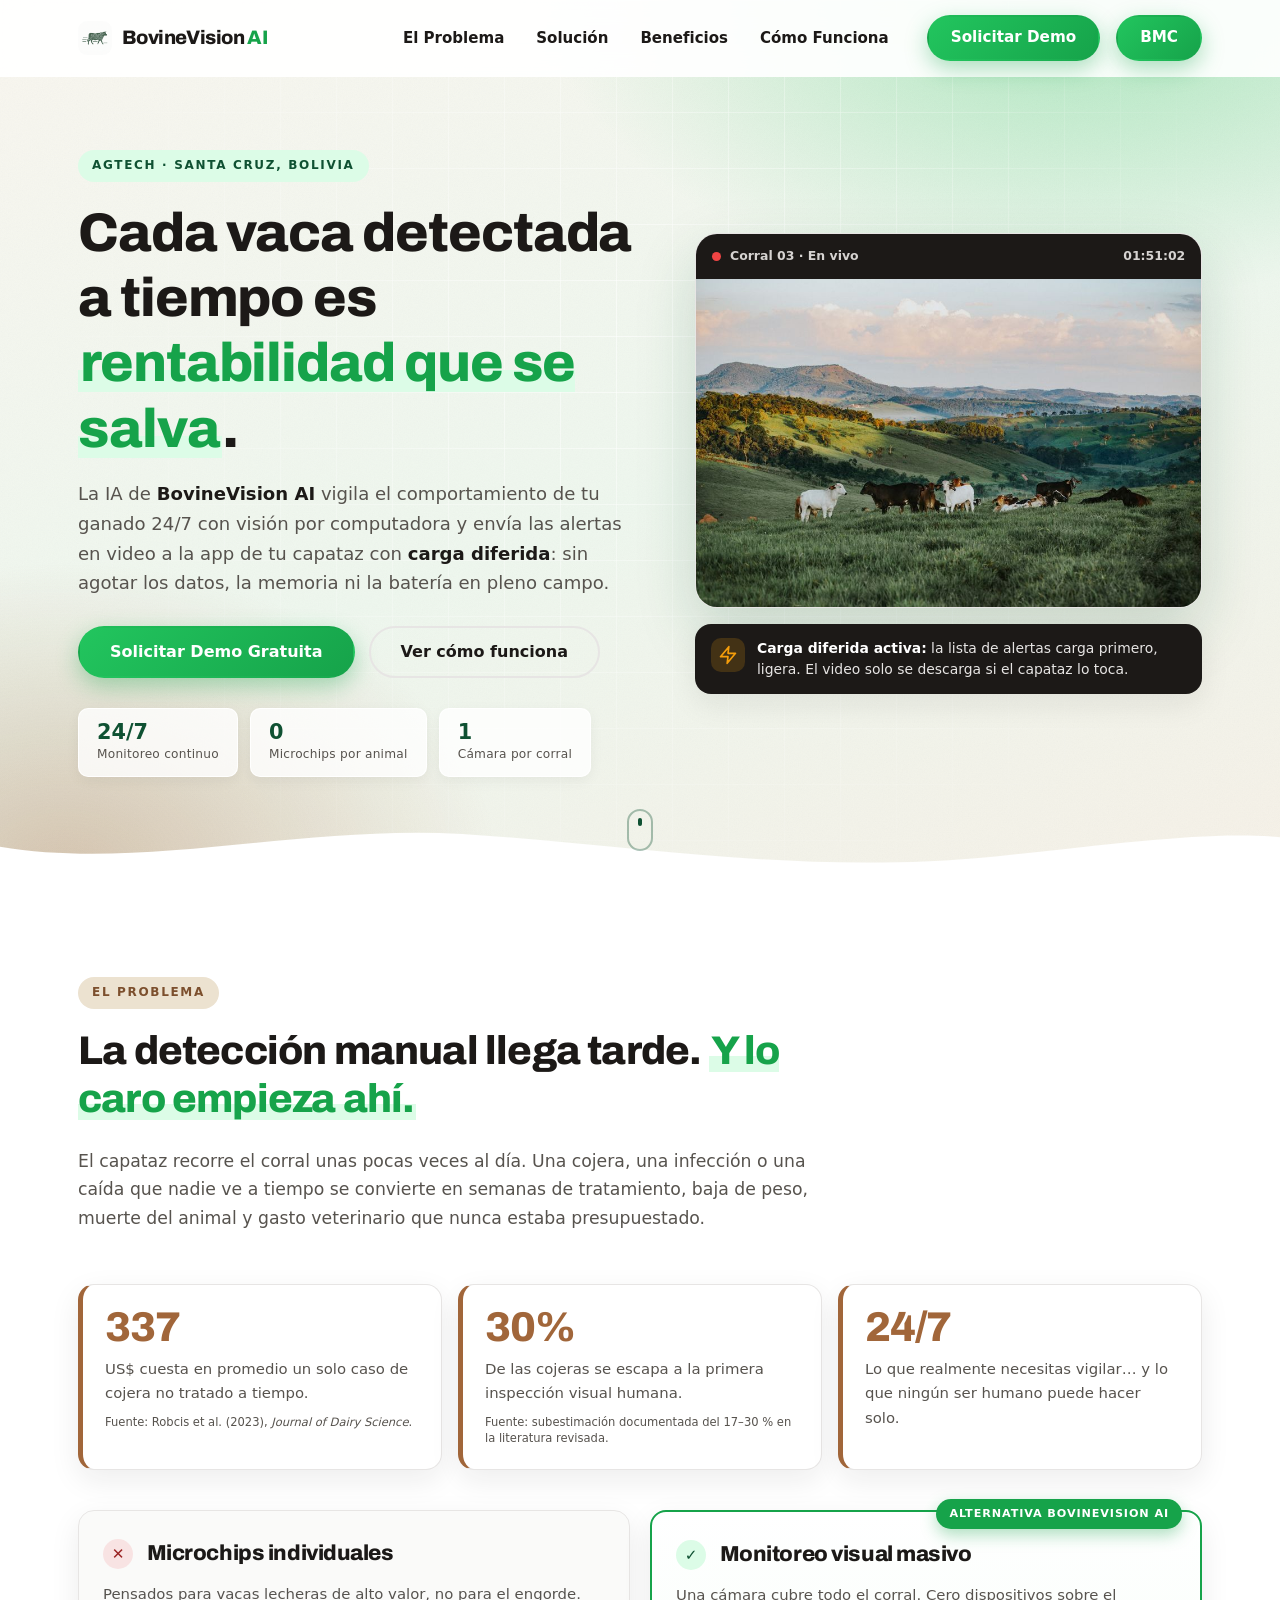
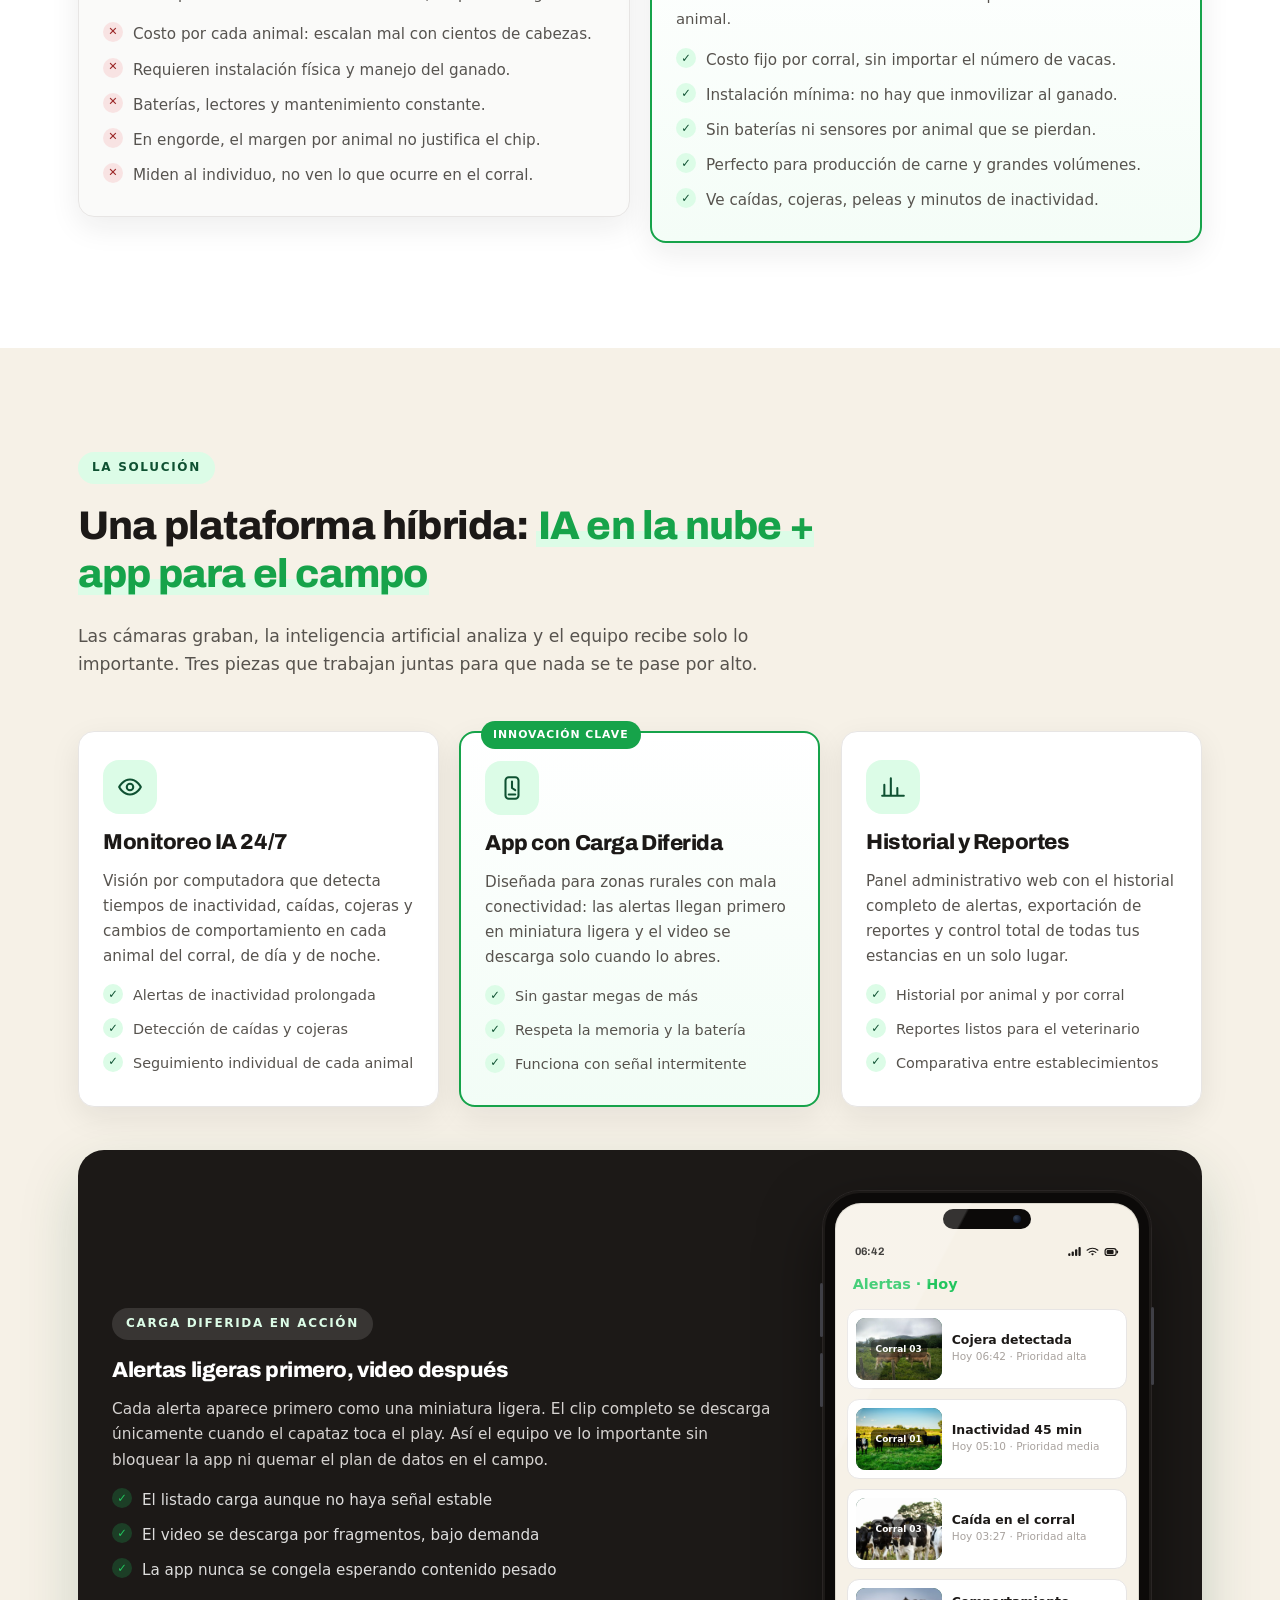
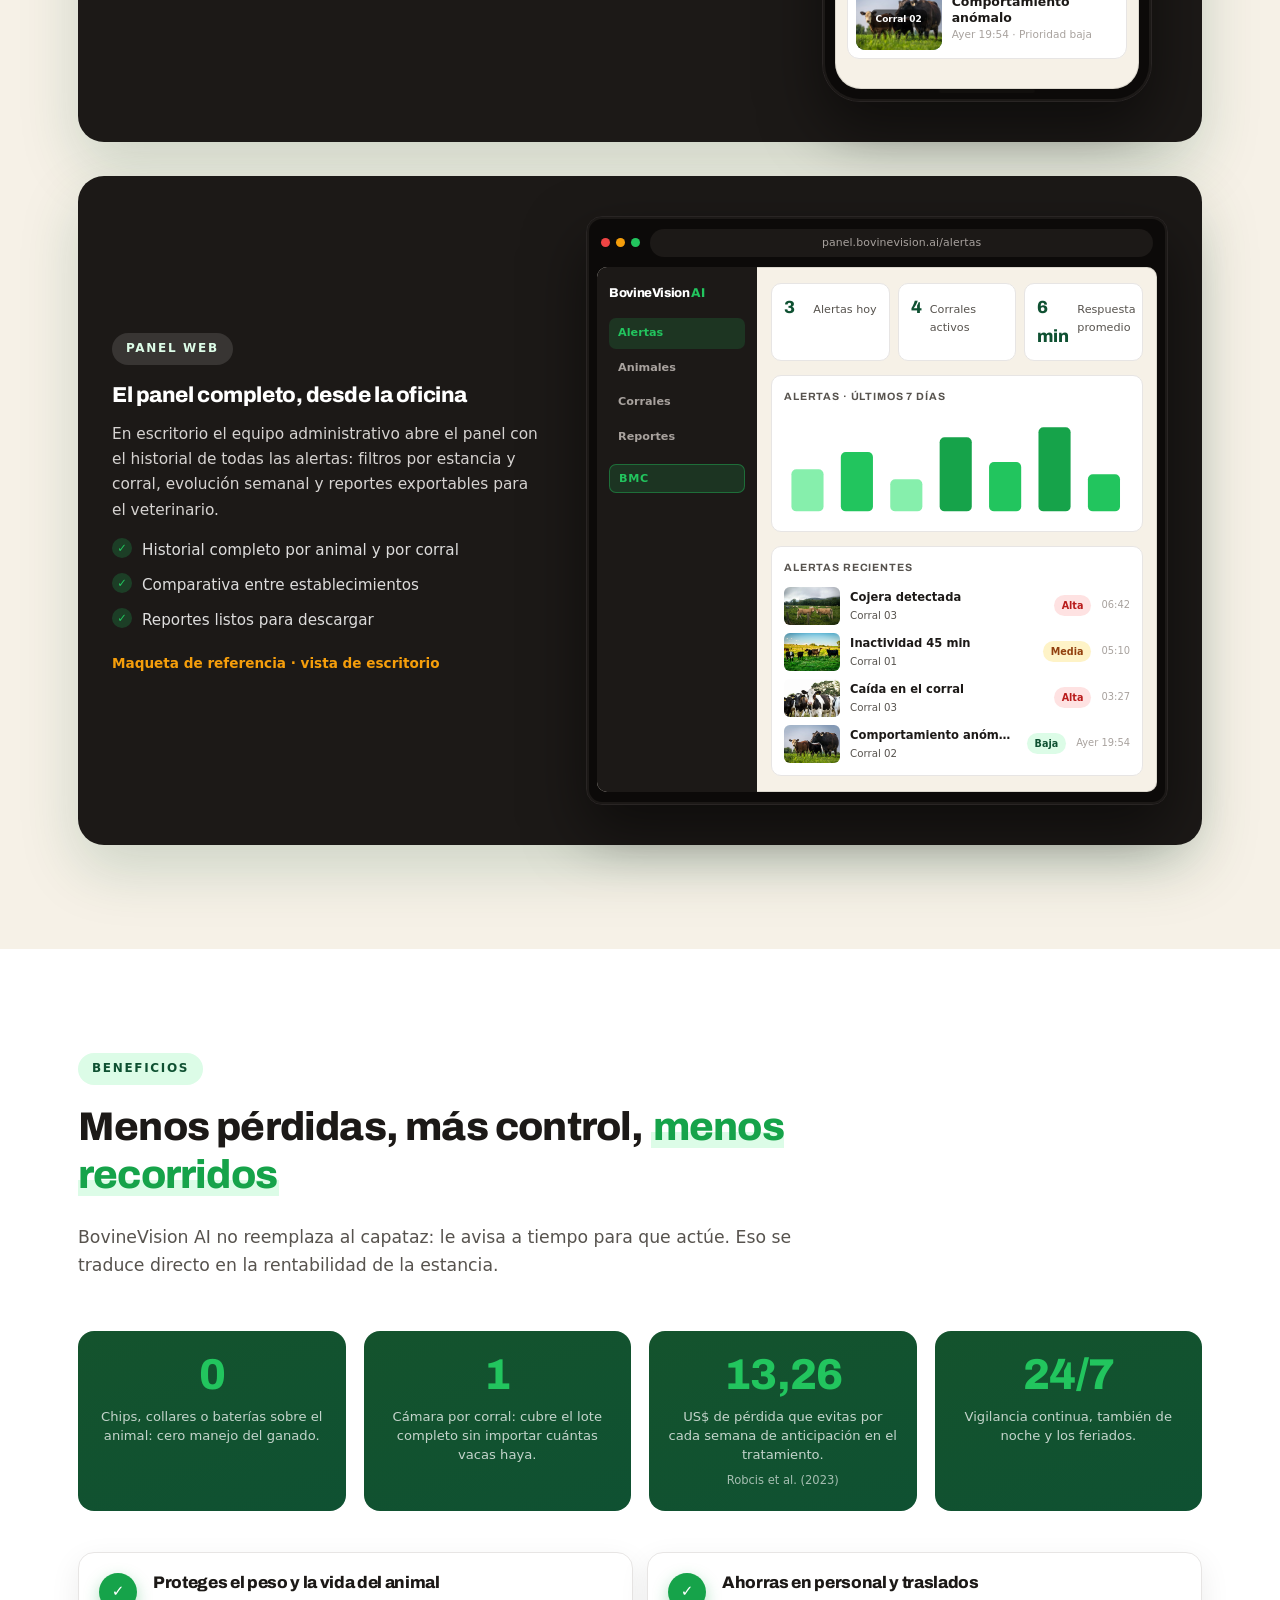
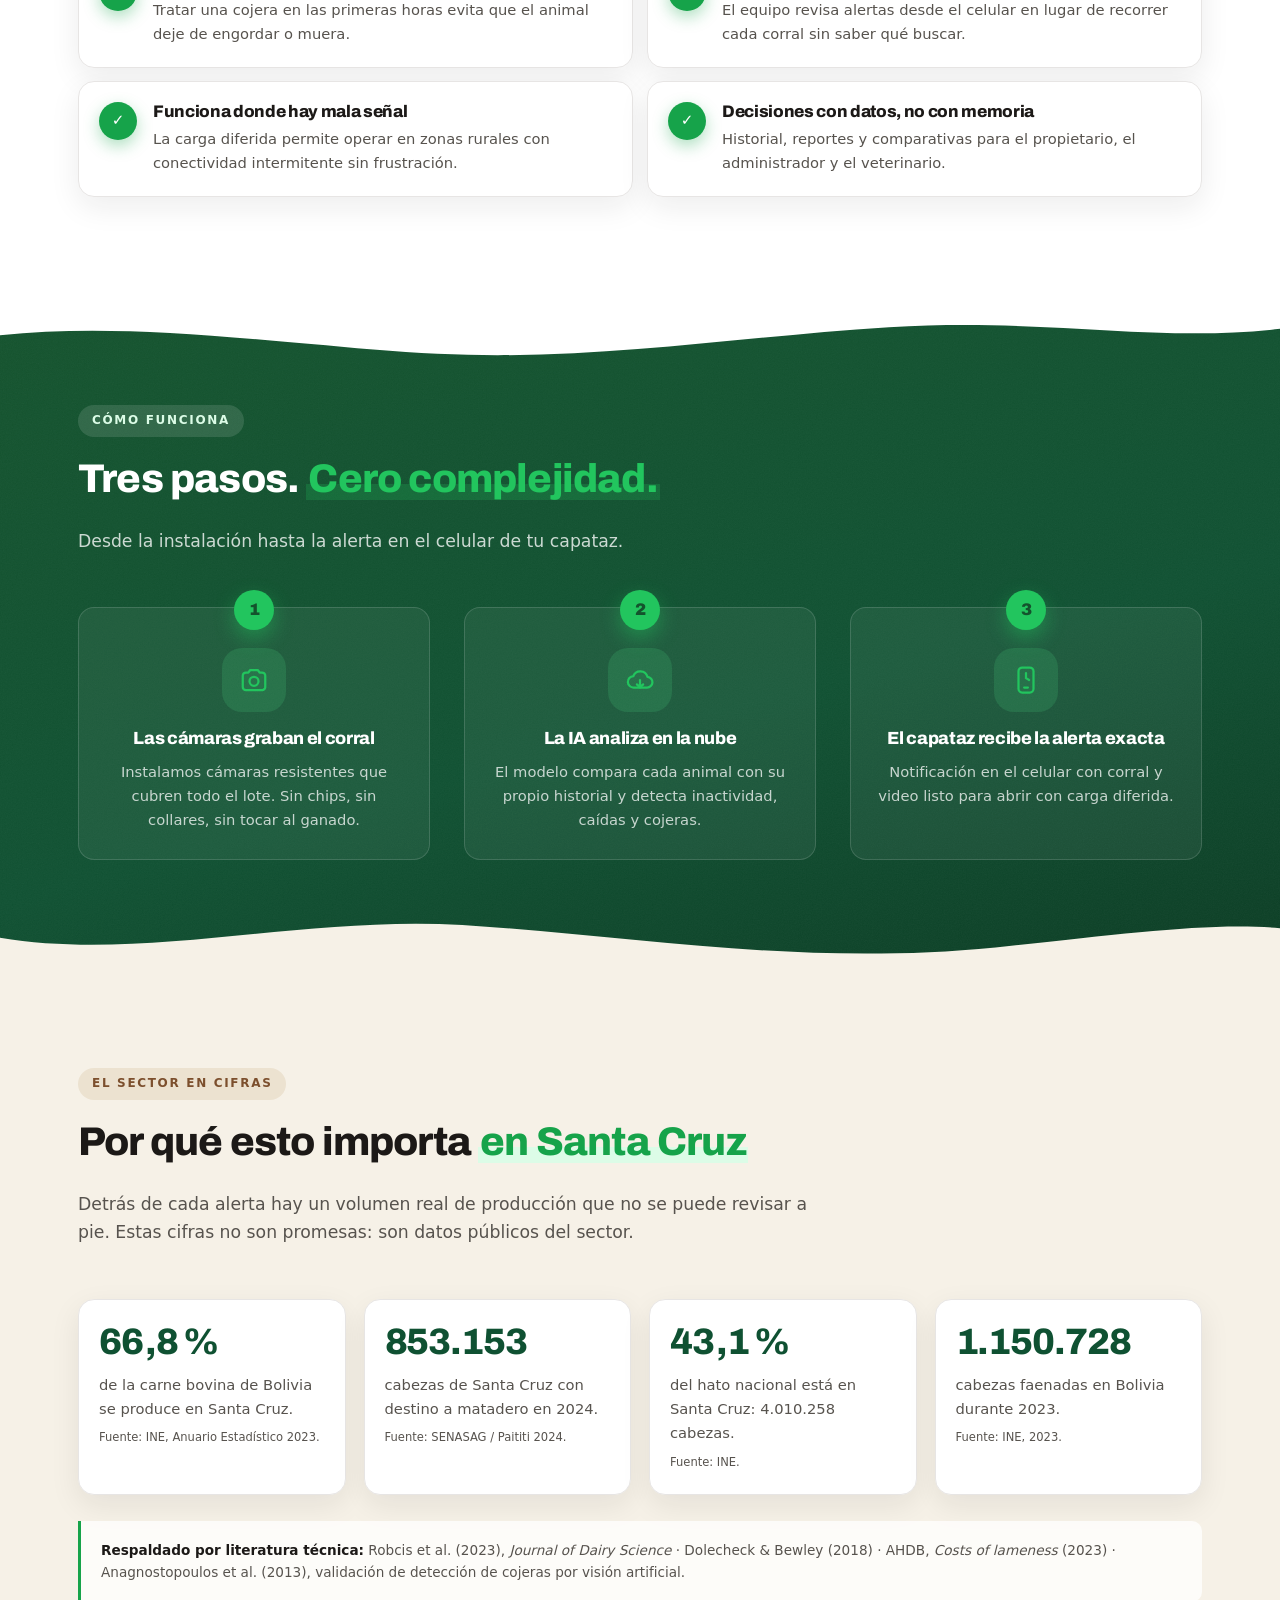
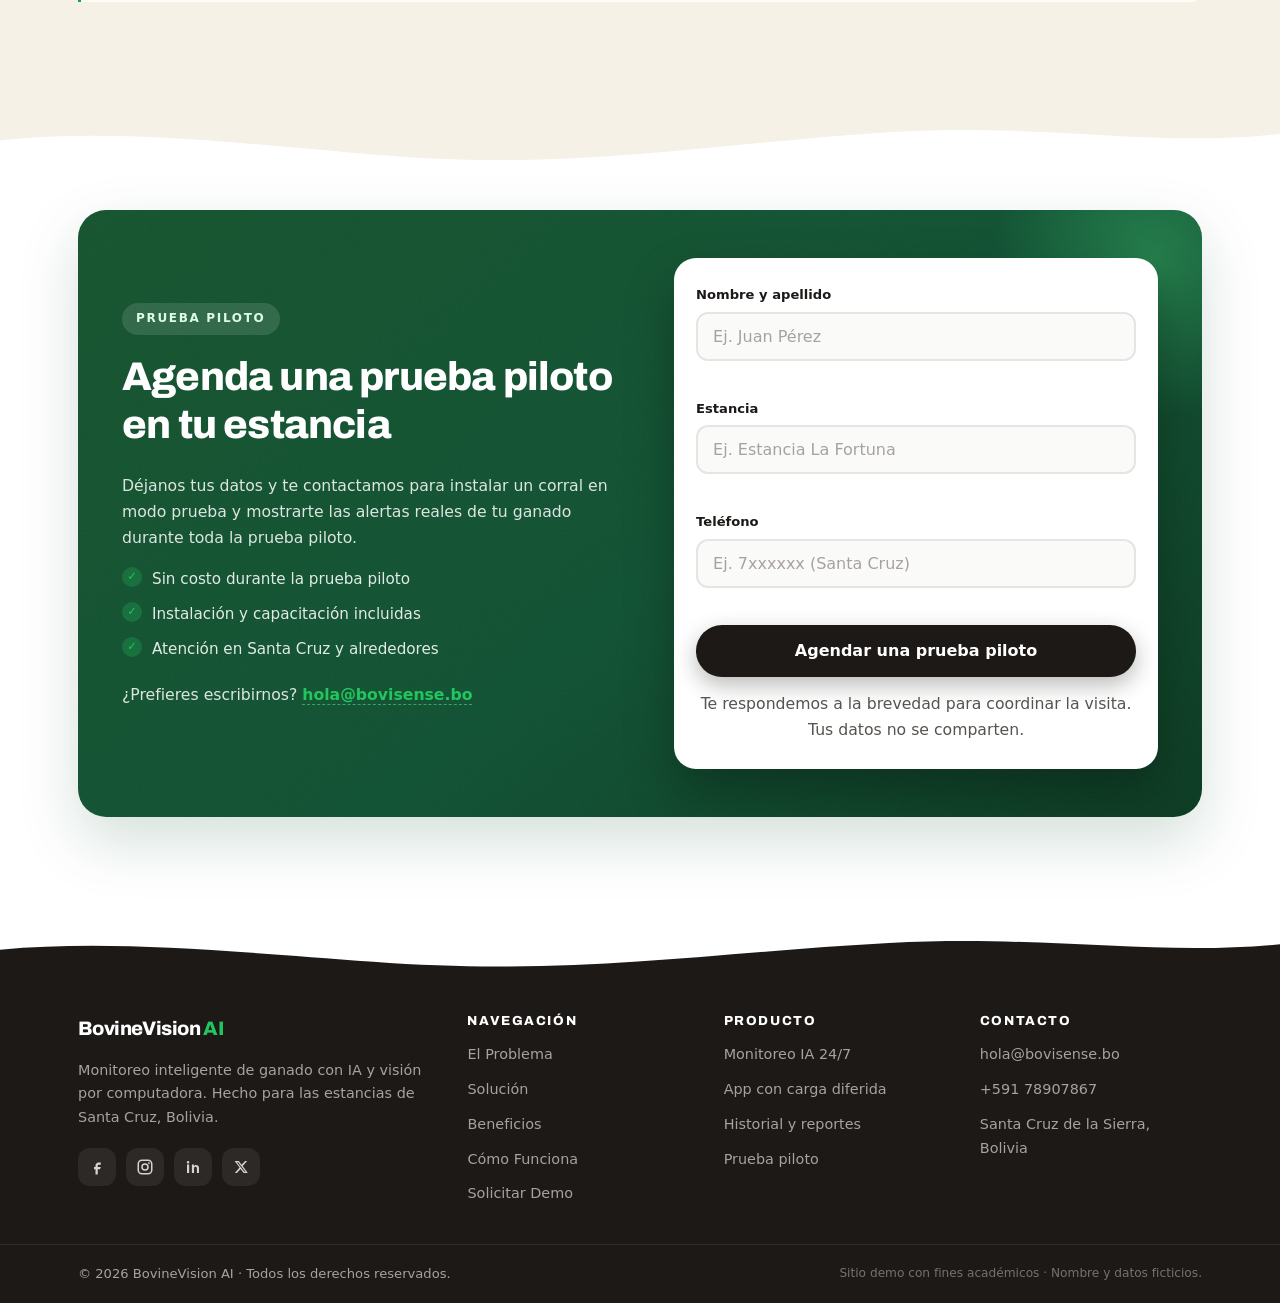
==== commit 0912a7f9: "Cambios" ====
--- a/index.html
+++ b/index.html
@@ -219,7 +219,7 @@
             <ul class="lista lista--si lista--compacta">
               <li>Alertas de inactividad prolongada</li>
               <li>Detección de caídas y cojeras</li>
-              <li>Seguimiento individual por número de animal</li>
+              <li>Seguimiento individual de cada animal</li>
             </ul>
           </article>
 
@@ -263,7 +263,7 @@
           </article>
         </div>
 
-        <!-- Demo de carga diferida -->
+        <!-- Mockup estático de la app móvil -->
         <div class="demoApp" data-reveal>
           <div class="demoApp__texto">
             <span class="etiqueta etiqueta--clara">Carga diferida en acción</span>
@@ -278,10 +278,9 @@
               <li>El video se descarga por fragmentos, bajo demanda</li>
               <li>La app nunca se congela esperando contenido pesado</li>
             </ul>
-            <p class="demoApp__ayuda">Toca las miniaturas para simular la descarga diferida ↓</p>
-          </div>
-
-          <div class="celular" role="group" aria-label="Demostración de la app móvil con carga diferida">
+          </div>
+
+          <div class="celular" role="group" aria-label="Vista de la app móvil con alertas">
             <div class="celular__tapa" aria-hidden="true"></div>
             <div class="celular__pantalla">
               <div class="app__estado" aria-hidden="true">
@@ -308,20 +307,14 @@
 
               <div class="app__barra">
                 <strong>Alertas · Hoy</strong>
-                <span class="app__contador" id="appContador">0 / 4 cargadas</span>
               </div>
 
-              <ul class="app__lista" id="appLista">
+              <ul class="app__lista">
                 <li class="app__item">
-                  <button class="miniatura" data-carga="Corral 03 · Vaca #247" type="button">
-                    <span class="miniatura__base">▶ Miniatura ligera</span>
-                    <span class="miniatura__carga">Cargando 0%…</span>
-                    <span class="miniatura__lista">
-                      <img class="miniatura__img" src="assets/img/alerta-01.jpg" alt="" width="440" height="293" loading="lazy" decoding="async" />
-                      <span class="barra"><i></i></span>
-                      <em>Corral 03 · Vaca #247</em>
-                    </span>
-                  </button>
+                  <span class="miniatura">
+                    <img class="miniatura__img" src="assets/img/alerta-01.jpg" alt="Alerta de cojera detectada en Corral 03" width="440" height="293" loading="lazy" decoding="async" />
+                    <em class="miniatura__etiqueta">Corral 03</em>
+                  </span>
                   <div class="app__meta">
                     <strong>Cojera detectada</strong>
                     <span>Hoy 06:42 · Prioridad alta</span>
@@ -329,15 +322,10 @@
                 </li>
 
                 <li class="app__item">
-                  <button class="miniatura" data-carga="Corral 01 · Vaca #118" type="button">
-                    <span class="miniatura__base">▶ Miniatura ligera</span>
-                    <span class="miniatura__carga">Cargando 0%…</span>
-                    <span class="miniatura__lista">
-                      <img class="miniatura__img" src="assets/img/alerta-02.jpg" alt="" width="440" height="293" loading="lazy" decoding="async" />
-                      <span class="barra"><i></i></span>
-                      <em>Corral 01 · Vaca #118</em>
-                    </span>
-                  </button>
+                  <span class="miniatura">
+                    <img class="miniatura__img" src="assets/img/alerta-02.jpg" alt="Alerta de inactividad en Corral 01" width="440" height="293" loading="lazy" decoding="async" />
+                    <em class="miniatura__etiqueta">Corral 01</em>
+                  </span>
                   <div class="app__meta">
                     <strong>Inactividad 45 min</strong>
                     <span>Hoy 05:10 · Prioridad media</span>
@@ -345,15 +333,10 @@
                 </li>
 
                 <li class="app__item">
-                  <button class="miniatura" data-carga="Corral 03 · Vaca #305" type="button">
-                    <span class="miniatura__base">▶ Miniatura ligera</span>
-                    <span class="miniatura__carga">Cargando 0%…</span>
-                    <span class="miniatura__lista">
-                      <img class="miniatura__img" src="assets/img/alerta-03.jpg" alt="" width="440" height="293" loading="lazy" decoding="async" />
-                      <span class="barra"><i></i></span>
-                      <em>Corral 03 · Vaca #305</em>
-                    </span>
-                  </button>
+                  <span class="miniatura">
+                    <img class="miniatura__img" src="assets/img/alerta-03.jpg" alt="Alerta de caída en el Corral 03" width="440" height="293" loading="lazy" decoding="async" />
+                    <em class="miniatura__etiqueta">Corral 03</em>
+                  </span>
                   <div class="app__meta">
                     <strong>Caída en el corral</strong>
                     <span>Hoy 03:27 · Prioridad alta</span>
@@ -361,23 +344,16 @@
                 </li>
 
                 <li class="app__item">
-                  <button class="miniatura" data-carga="Corral 02 · Vaca #092" type="button">
-                    <span class="miniatura__base">▶ Miniatura ligera</span>
-                    <span class="miniatura__carga">Cargando 0%…</span>
-                    <span class="miniatura__lista">
-                      <img class="miniatura__img" src="assets/img/alerta-04.jpg" alt="" width="440" height="293" loading="lazy" decoding="async" />
-                      <span class="barra"><i></i></span>
-                      <em>Corral 02 · Vaca #092</em>
-                    </span>
-                  </button>
+                  <span class="miniatura">
+                    <img class="miniatura__img" src="assets/img/alerta-04.jpg" alt="Alerta de comportamiento anómalo en Corral 02" width="440" height="293" loading="lazy" decoding="async" />
+                    <em class="miniatura__etiqueta">Corral 02</em>
+                  </span>
                   <div class="app__meta">
                     <strong>Comportamiento anómalo</strong>
                     <span>Ayer 19:54 · Prioridad baja</span>
                   </div>
                 </li>
               </ul>
-
-              <p class="app__pie" id="appPie">Los videos pesados se descargan solo al tocarlos.</p>
             </div>
             <span class="celular__home" aria-hidden="true"></span>
           </div>
@@ -446,7 +422,7 @@
                       <img src="assets/img/alerta-01.jpg" alt="" width="56" height="38" loading="lazy" decoding="async" />
                       <span class="panel__detalle">
                         <strong>Cojera detectada</strong>
-                        <em>Corral 03 · Vaca #247</em>
+                        <em>Corral 03</em>
                       </span>
                       <span class="panel__estado panel__estado--alta">Alta</span>
                       <span class="panel__hora">06:42</span>
@@ -455,7 +431,7 @@
                       <img src="assets/img/alerta-02.jpg" alt="" width="56" height="38" loading="lazy" decoding="async" />
                       <span class="panel__detalle">
                         <strong>Inactividad 45 min</strong>
-                        <em>Corral 01 · Vaca #118</em>
+                        <em>Corral 01</em>
                       </span>
                       <span class="panel__estado panel__estado--media">Media</span>
                       <span class="panel__hora">05:10</span>
@@ -464,7 +440,7 @@
                       <img src="assets/img/alerta-03.jpg" alt="" width="56" height="38" loading="lazy" decoding="async" />
                       <span class="panel__detalle">
                         <strong>Caída en el corral</strong>
-                        <em>Corral 03 · Vaca #305</em>
+                        <em>Corral 03</em>
                       </span>
                       <span class="panel__estado panel__estado--alta">Alta</span>
                       <span class="panel__hora">03:27</span>
@@ -473,7 +449,7 @@
                       <img src="assets/img/alerta-04.jpg" alt="" width="56" height="38" loading="lazy" decoding="async" />
                       <span class="panel__detalle">
                         <strong>Comportamiento anómalo</strong>
-                        <em>Corral 02 · Vaca #092</em>
+                        <em>Corral 02</em>
                       </span>
                       <span class="panel__estado panel__estado--baja">Baja</span>
                       <span class="panel__hora">Ayer 19:54</span>
@@ -595,7 +571,7 @@
               </svg>
             </span>
             <h3>El capataz recibe la alerta exacta</h3>
-            <p>Notificación en el celular con corral, número de animal y video listo para abrir con carga diferida.</p>
+            <p>Notificación en el celular con corral y video listo para abrir con carga diferida.</p>
           </li>
         </ol>
       </div>
--- a/styles.css
+++ b/styles.css
@@ -825,13 +825,6 @@
   color: var(--verde-vivo);
 }
 
-.demoApp__ayuda {
-  margin-top: 18px;
-  font-size: 0.85rem !important;
-  color: var(--aviso) !important;
-  font-weight: 600;
-}
-
 .celular {
   position: relative;
   width: min(330px, 100%);
@@ -952,16 +945,6 @@
   font-size: 0.9rem;
 }
 
-.app__contador {
-  font-size: 0.7rem;
-  font-weight: 700;
-  background: var(--verde-menta);
-  color: var(--verde-oscuro);
-  padding: 4px 9px;
-  border-radius: 999px;
-  white-space: nowrap;
-}
-
 .app__lista {
   list-style: none;
   display: grid;
@@ -981,62 +964,14 @@
 
 .miniatura {
   position: relative;
+  display: block;
   height: 62px;
   width: 100%;
-  border: none;
   border-radius: 9px;
+  overflow: hidden;
   background:
     linear-gradient(135deg, rgba(15, 81, 50, 0.85), rgba(22, 163, 74, 0.55)),
     repeating-linear-gradient(45deg, #3f3f46 0 8px, #52525b 8px 16px);
-  color: var(--blanco);
-  font-family: inherit;
-  cursor: pointer;
-  overflow: hidden;
-  padding: 0;
-  transition: transform var(--transicion), box-shadow var(--transicion);
-}
-
-.miniatura:hover { transform: scale(1.03); box-shadow: 0 6px 16px rgba(0, 0, 0, 0.25); }
-
-.miniatura > span {
-  position: absolute;
-  inset: 0;
-  display: grid;
-  place-items: center;
-  padding: 6px;
-  font-size: 0.6rem;
-  font-weight: 700;
-  text-align: center;
-  transition: opacity 0.3s ease;
-}
-
-.miniatura__carga,
-.miniatura__lista { opacity: 0; pointer-events: none; }
-
-.miniatura.cargando .miniatura__base,
-.miniatura.listo .miniatura__base { opacity: 0; }
-
-.miniatura.cargando::after {
-  content: "";
-  position: absolute;
-  inset: 0;
-  background: linear-gradient(100deg, transparent 32%, rgba(255, 255, 255, 0.3) 50%, transparent 68%);
-  animation: brilloMiniatura 1.1s linear infinite;
-}
-
-@keyframes brilloMiniatura {
-  from { transform: translateX(-100%); }
-  to { transform: translateX(100%); }
-}
-
-.miniatura.cargando .miniatura__carga { opacity: 1; }
-
-.miniatura.listo .miniatura__lista { opacity: 1; }
-
-.miniatura.listo {
-  background:
-    linear-gradient(135deg, rgba(15, 81, 50, 0.35), rgba(22, 163, 74, 0.15)),
-    linear-gradient(160deg, #a7d7b0 0%, #6bbf7b 45%, #3f7d4d 100%);
 }
 
 .miniatura__img {
@@ -1045,47 +980,22 @@
   width: 100%;
   height: 100%;
   object-fit: cover;
-  opacity: 0;
-  transition: opacity 0.35s ease;
-}
-
-.miniatura.listo .miniatura__img { opacity: 1; }
-
-.miniatura__lista em,
-.miniatura__lista .barra {
-  position: relative;
+}
+
+.miniatura__etiqueta {
+  position: absolute;
+  left: 50%;
+  top: 50%;
+  transform: translate(-50%, -50%);
   z-index: 1;
-}
-
-.miniatura__lista {
-  align-content: center;
-  gap: 5px;
-}
-
-.miniatura__lista em {
   font-style: normal;
   font-size: 0.56rem;
+  font-weight: 700;
+  color: var(--blanco);
   background: rgba(0, 0, 0, 0.55);
   padding: 2px 5px;
   border-radius: 5px;
-}
-
-.barra {
-  display: block;
-  width: 74%;
-  height: 5px;
-  background: rgba(255, 255, 255, 0.35);
-  border-radius: 99px;
-  overflow: hidden;
-}
-
-.barra i {
-  display: block;
-  height: 100%;
-  width: 0%;
-  background: linear-gradient(90deg, var(--verde-vivo), #a7f3d0);
-  border-radius: 99px;
-  transition: width 0.15s linear;
+  white-space: nowrap;
 }
 
 .app__meta {
@@ -1102,13 +1012,6 @@
 .app__meta span {
   font-size: 0.66rem;
   color: var(--gris-claro);
-}
-
-.app__pie {
-  margin: 12px 6px 0;
-  font-size: 0.68rem !important;
-  color: var(--gris) !important;
-  text-align: center;
 }
 
 /* ---------- 8b. Maqueta del panel web ---------- */
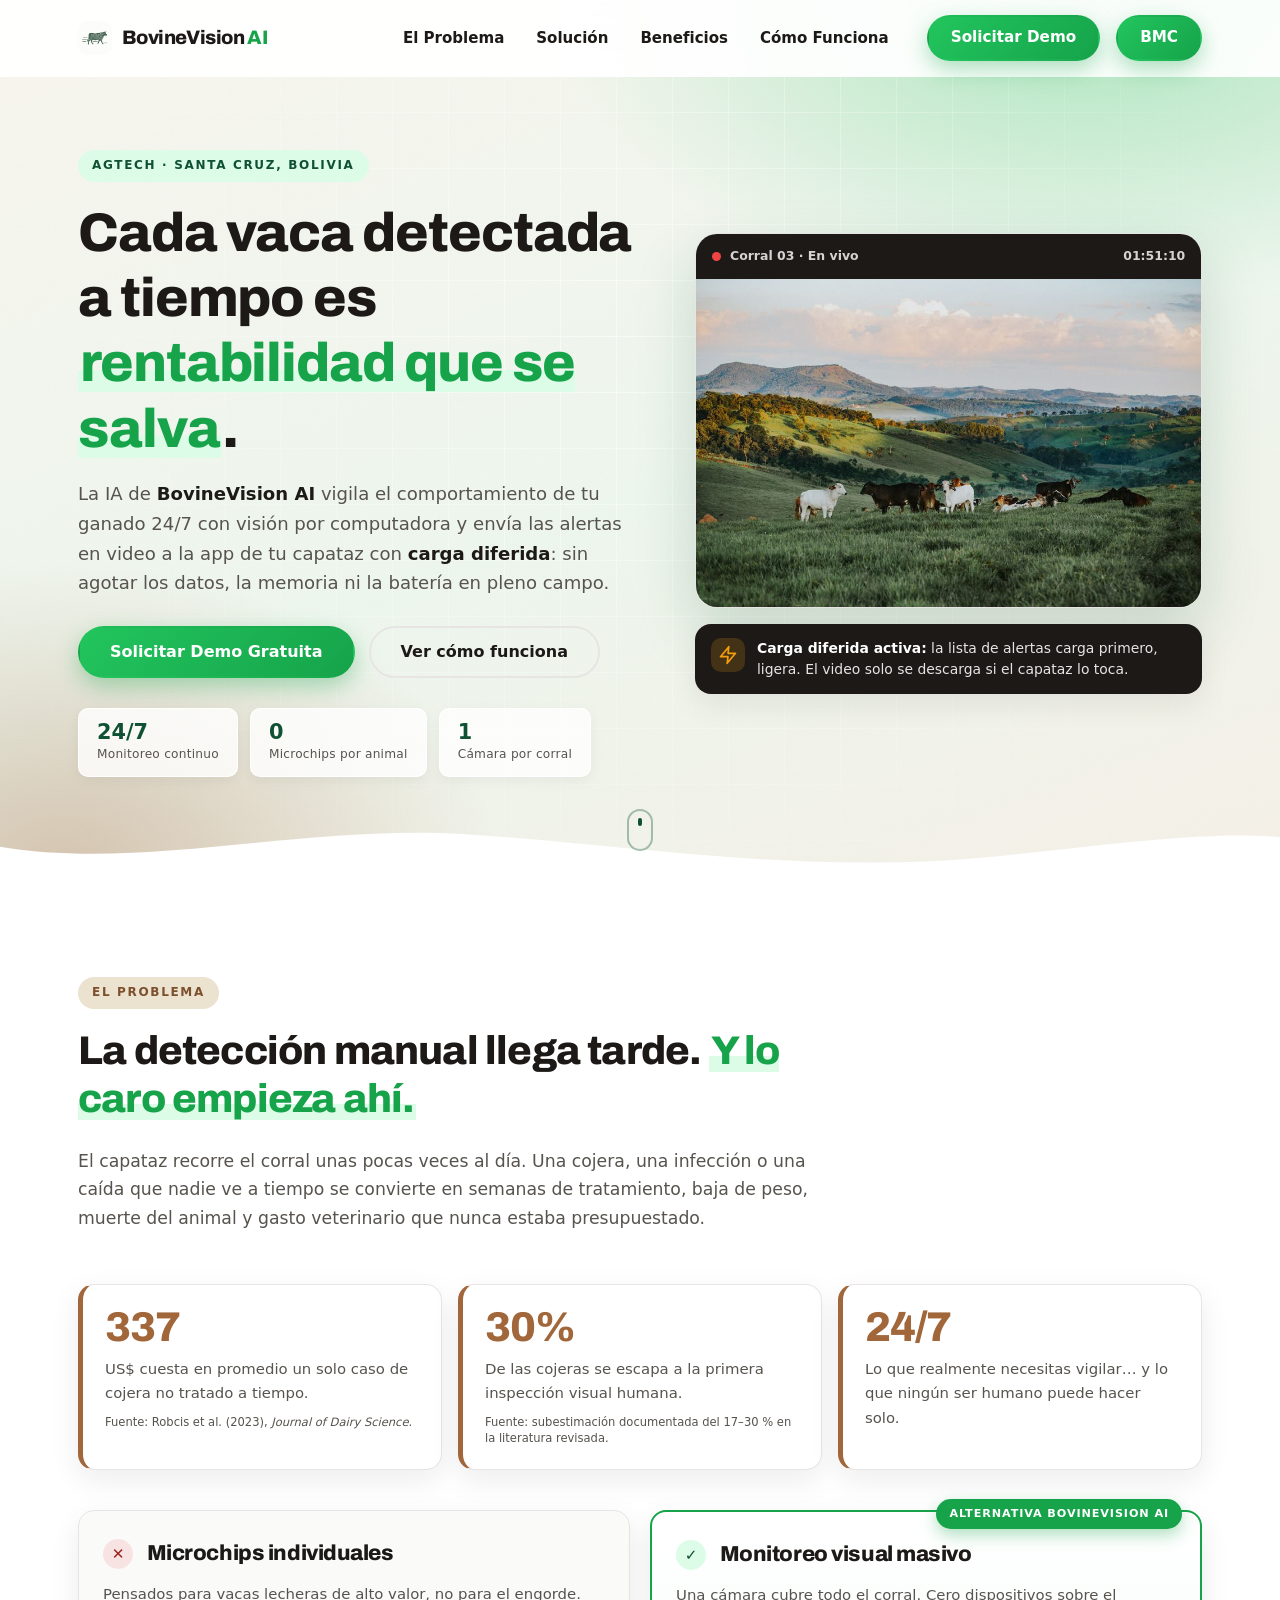
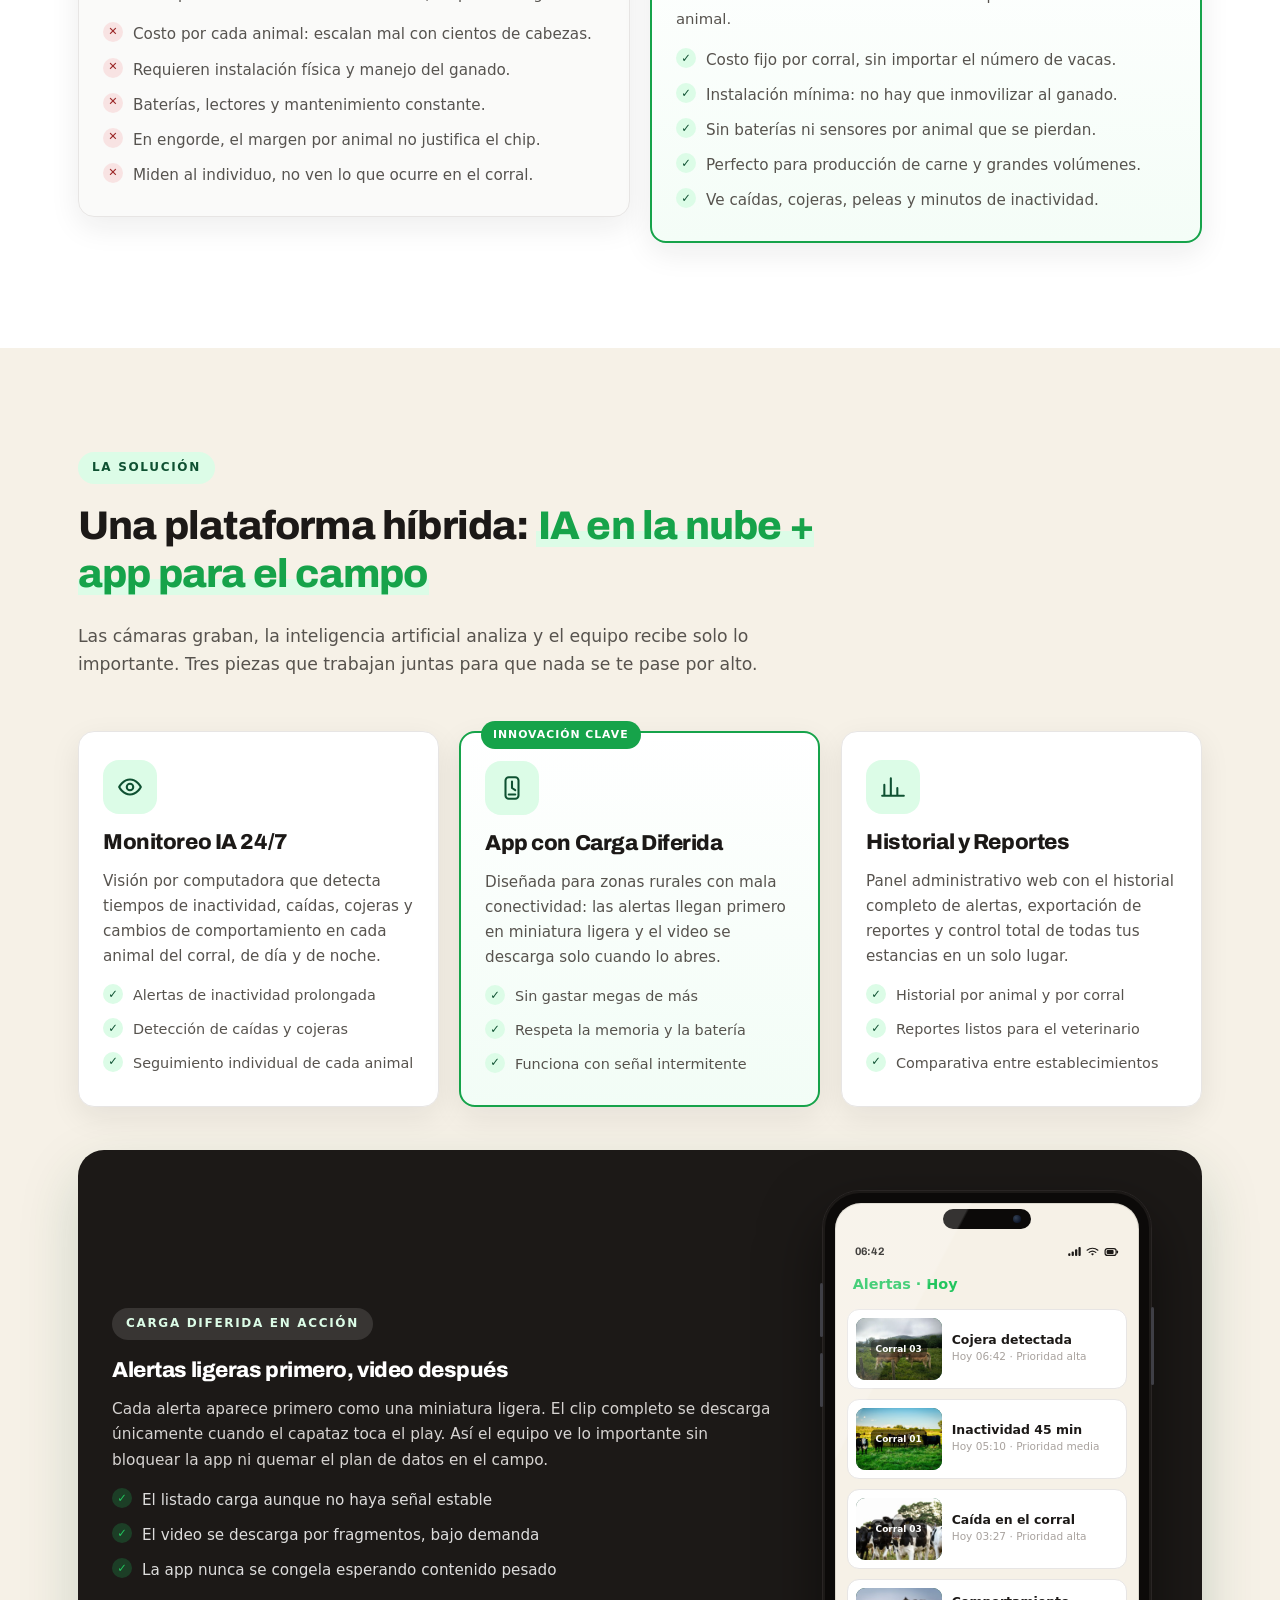
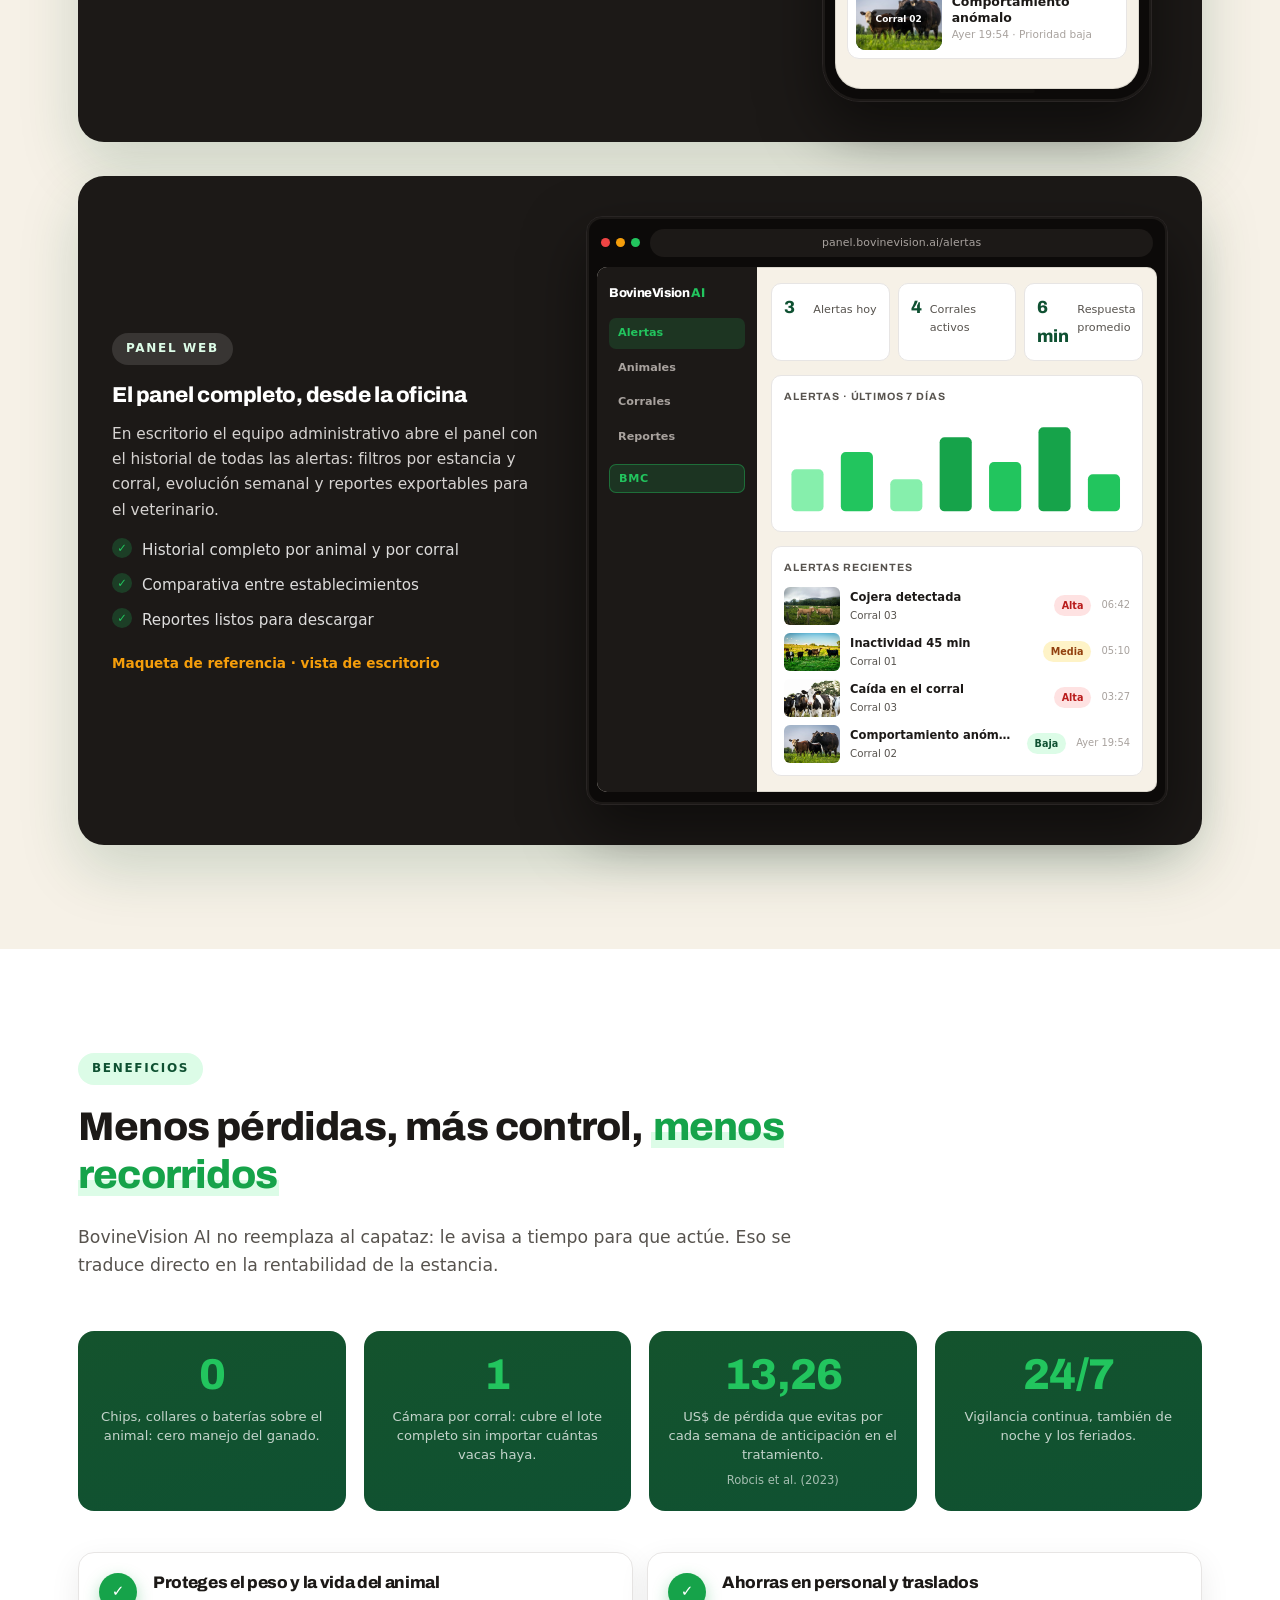
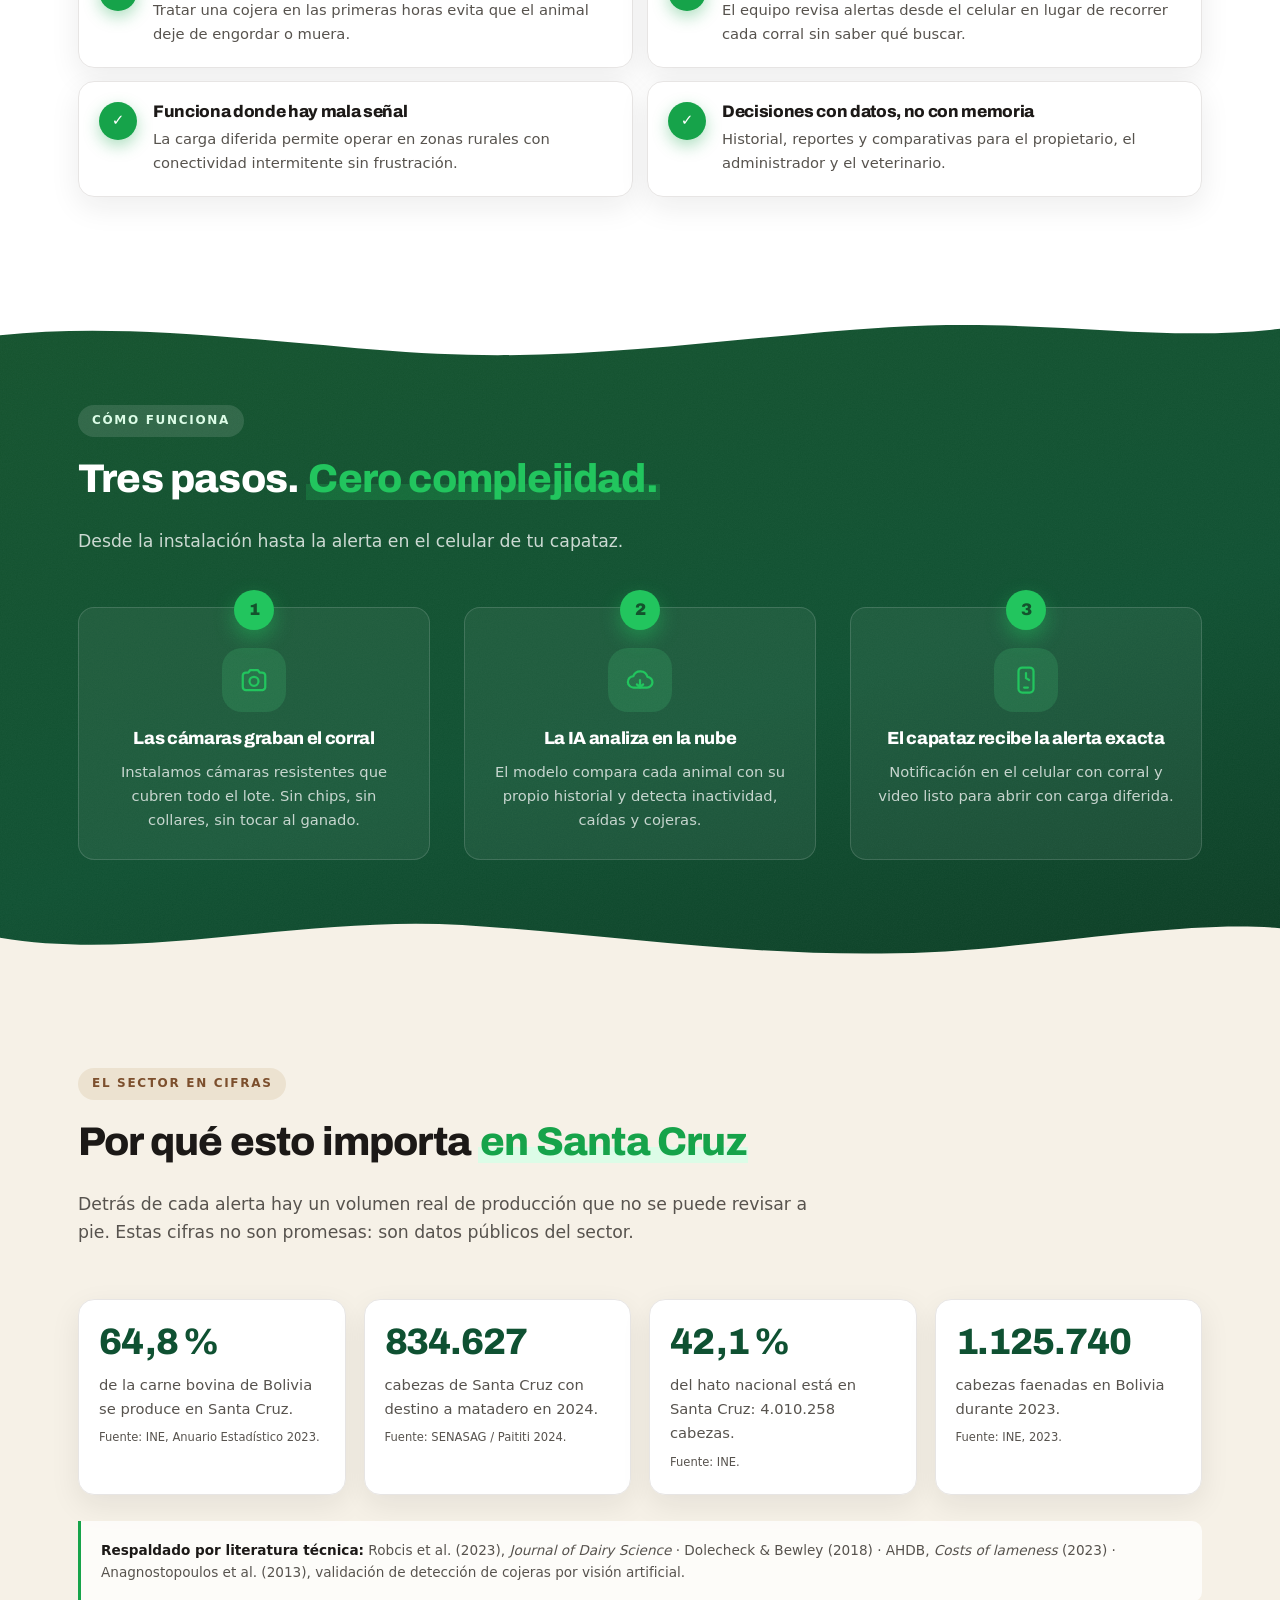
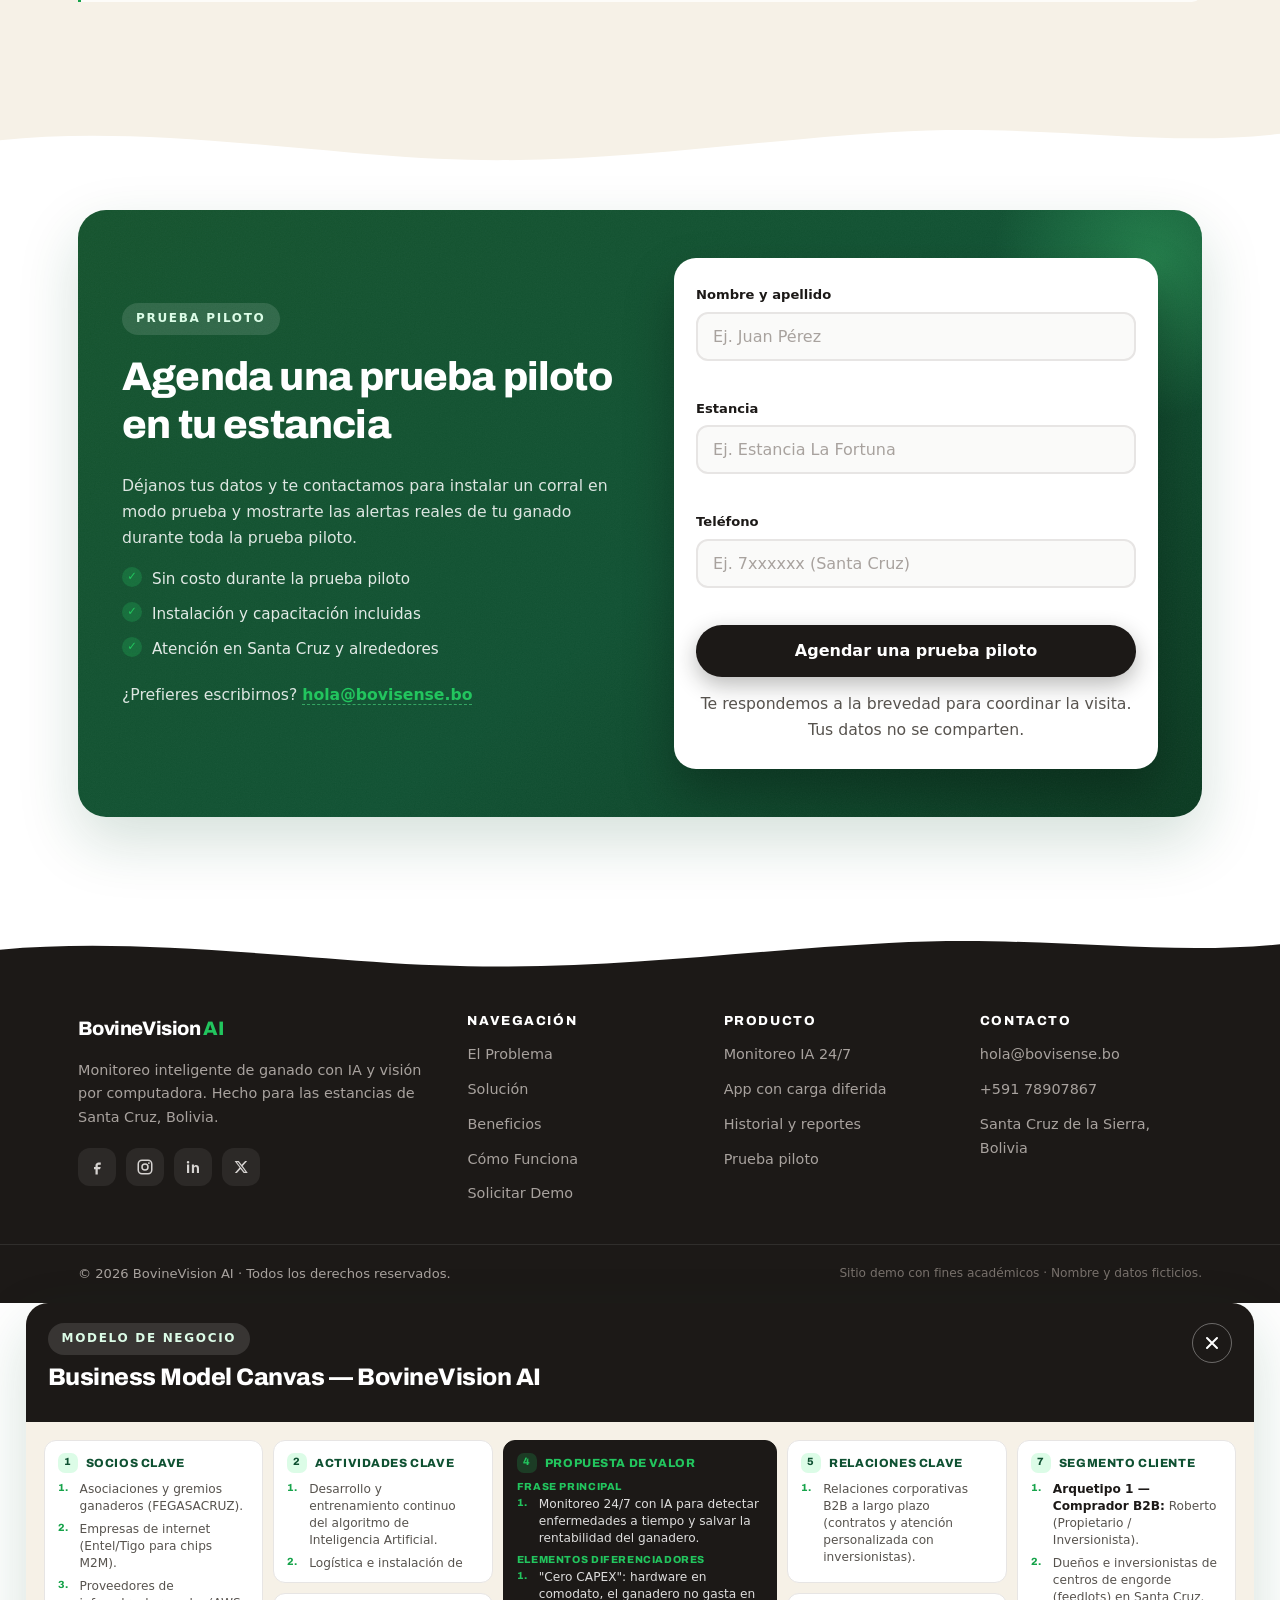
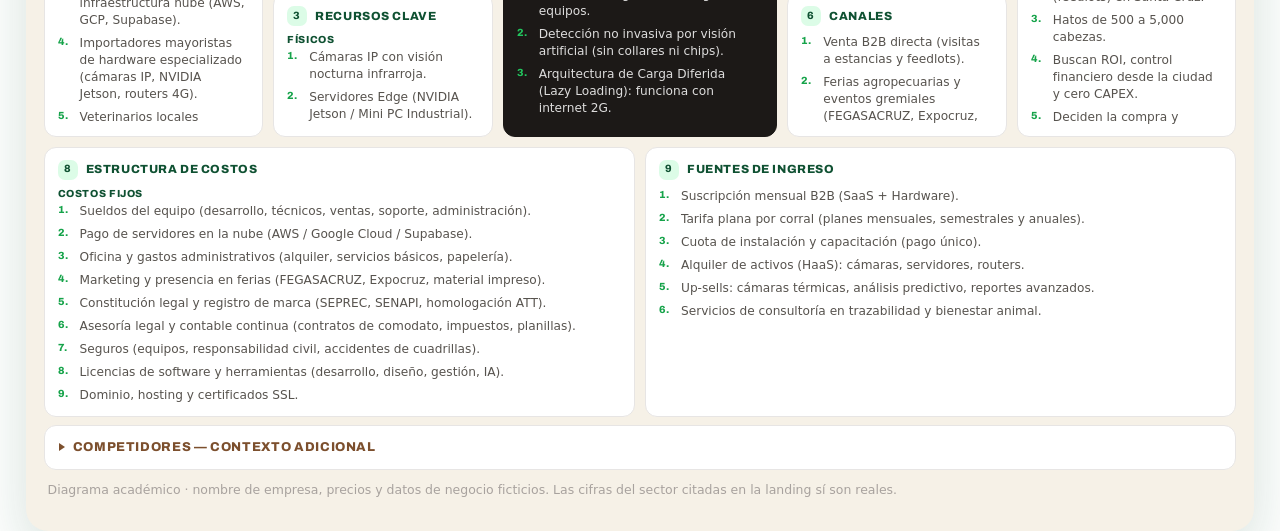
==== commit 675aa70a: "Rediseño del BMC: tablero de 9 bloques con contenido detallado - Reestructura la maqueta del Busines" ====
--- a/index.html
+++ b/index.html
@@ -764,91 +764,223 @@
       </button>
     </div>
 
-    <div class="bmc__grid">
-      <section class="bmc__bloque">
-        <h3><span>1</span>Socios clave</h3>
-        <ul>
-          <li>Proveedores de cámaras IP y hardware de visión</li>
-          <li>Operadores de conectividad rural (4G/satélite)</li>
-          <li>Veterinarios y zootecnistas de la región</li>
-          <li>Distribuidores de insumos ganaderos</li>
-        </ul>
-      </section>
-
-      <section class="bmc__bloque">
-        <h3><span>2</span>Actividades clave</h3>
-        <ul>
-          <li>Entrenamiento de modelos de visión por computadora</li>
-          <li>Mantenimiento del panel y de la app móvil</li>
-          <li>Instalación y calibración de cámaras en campo</li>
-          <li>Soporte y onboarding al productor</li>
-        </ul>
-      </section>
-
-      <section class="bmc__bloque bmc__bloque--valor">
-        <h3><span>3</span>Propuesta de valor</h3>
-        <ul>
-          <li>Detección 24/7 de cojeras, caídas y comportamiento anómalo con IA</li>
-          <li>Alertas tempranas que reducen pérdidas por detección manual tardía</li>
-          <li>App ligera con carga diferida, pensada para conexiones débiles del campo</li>
-          <li>Historial y reportes exportables para el veterinario</li>
-        </ul>
-      </section>
-
-      <section class="bmc__bloque">
-        <h3><span>4</span>Relaciones con clientes</h3>
-        <ul>
-          <li>Demo y prueba piloto en la estancia</li>
-          <li>Soporte directo por teléfono y WhatsApp</li>
-          <li>Capacitación presencial del equipo de corral</li>
-        </ul>
-      </section>
-
-      <section class="bmc__bloque">
-        <h3><span>5</span>Segmentos de clientes</h3>
-        <ul>
-          <li>Estancias de cebe y engorde en Santa Cruz</li>
-          <li>Medianas y grandes operaciones ganaderas</li>
-          <li>Administradores y veterinarios de establecimiento</li>
-        </ul>
-      </section>
-
-      <section class="bmc__bloque">
-        <h3><span>6</span>Canales</h3>
-        <ul>
-          <li>Sitio web y solicitud de demo en línea</li>
-          <li>Visita técnica y demostración en campo</li>
-          <li>Redes sociales y referidos entre productores</li>
-        </ul>
-      </section>
-
-      <section class="bmc__bloque">
-        <h3><span>7</span>Estructura de costos</h3>
-        <ul>
-          <li>Hardware: cámaras, montaje y conectividad</li>
-          <li>Computación en la nube e inferencia de IA</li>
-          <li>Desarrollo de software y soporte técnico</li>
-        </ul>
-      </section>
-
-      <section class="bmc__bloque">
-        <h3><span>8</span>Fuentes de ingreso</h3>
-        <ul>
-          <li>Suscripción mensual por cámara o por lote de animales</li>
-          <li>Cargo único de instalación y puesta en marcha</li>
-          <li>Reportes y analítica avanzada (plan premium)</li>
-        </ul>
-      </section>
-
-      <section class="bmc__bloque">
-        <h3><span>9</span>Recursos clave</h3>
-        <ul>
-          <li>Modelos de IA entrenados sobre ganado bovino</li>
-          <li>Plataforma web + app con carga diferida</li>
-          <li>Equipo técnico y red de cámaras instaladas</li>
-        </ul>
-      </section>
+    <div class="bmc__tablero">
+      <div class="bmc__principal">
+        <section class="bmc__bloque bmc__bloque--socios">
+          <h3><span>1</span>Socios clave</h3>
+          <div class="bmc__cuerpo">
+            <ol class="bmc__lista">
+              <li>Asociaciones y gremios ganaderos (FEGASACRUZ).</li>
+              <li>Empresas de internet (Entel/Tigo para chips M2M).</li>
+              <li>Proveedores de infraestructura nube (AWS, GCP, Supabase).</li>
+              <li>Importadores mayoristas de hardware especializado (cámaras IP, NVIDIA Jetson, routers 4G).</li>
+              <li>Veterinarios locales (aliados estratégicos que recomienden el sistema).</li>
+              <li>Distribuidores locales de CCTV (repuestos y mantenimiento).</li>
+            </ol>
+          </div>
+        </section>
+
+        <section class="bmc__bloque bmc__bloque--act">
+          <h3><span>2</span>Actividades clave</h3>
+          <div class="bmc__cuerpo">
+            <ol class="bmc__lista">
+              <li>Desarrollo y entrenamiento continuo del algoritmo de Inteligencia Artificial.</li>
+              <li>Logística e instalación de equipos en los corrales (cuadrillas técnicas en campo).</li>
+              <li>Soporte técnico y mantenimiento preventivo y correctivo 24/7.</li>
+              <li>Venta consultiva B2B (visitas a estancias, demostraciones, ferias). Gestión de contratos de comodato y suscripciones.</li>
+              <li>Capacitación rápida (onboarding) al personal de la estancia.</li>
+              <li>Mejora continua de la app móvil y el dashboard web.</li>
+              <li>Gestión de alianzas estratégicas con gremios, telcos y proveedores.</li>
+            </ol>
+          </div>
+        </section>
+
+        <section class="bmc__bloque bmc__bloque--rec">
+          <h3><span>3</span>Recursos clave</h3>
+          <div class="bmc__cuerpo">
+            <h4 class="bmc__subtitulo">Físicos</h4>
+            <ol class="bmc__lista">
+              <li>Cámaras IP con visión nocturna infrarroja.</li>
+              <li>Servidores Edge (NVIDIA Jetson / Mini PC Industrial).</li>
+              <li>Routers 4G con SIM M2M.</li>
+              <li>Gabinetes, cableado, paneles solares de respaldo.</li>
+              <li>Taller y bodega de ensamblaje y repuestos.</li>
+            </ol>
+            <h4 class="bmc__subtitulo">Intelectuales</h4>
+            <ol class="bmc__lista">
+              <li>Algoritmo propio de Inteligencia Artificial.</li>
+              <li>Arquitectura de Carga Diferida (Lazy Loading).</li>
+              <li>Marca BovineVision AI registrada.</li>
+              <li>Contratos de comodato.</li>
+              <li>Base de datos de clientes y métricas.</li>
+            </ol>
+            <h4 class="bmc__subtitulo">Humanos</h4>
+            <ol class="bmc__lista">
+              <li>Técnicos de campo (cuadrillas de instalación).</li>
+              <li>Veterinarios y especialistas en bienestar animal.</li>
+              <li>Equipo comercial y de ventas consultivas.</li>
+              <li>Personal de soporte técnico.</li>
+            </ol>
+            <h4 class="bmc__subtitulo">Digitales</h4>
+            <ol class="bmc__lista">
+              <li>Aplicación móvil para el capataz.</li>
+              <li>Dashboard web para el propietario.</li>
+              <li>Plataforma en la nube.</li>
+              <li>Sistema de notificaciones push.</li>
+            </ol>
+          </div>
+        </section>
+
+        <section class="bmc__bloque bmc__bloque--valor">
+          <h3><span>4</span>Propuesta de valor</h3>
+          <div class="bmc__cuerpo">
+            <h4 class="bmc__subtitulo">Frase principal</h4>
+            <ol class="bmc__lista">
+              <li>Monitoreo 24/7 con IA para detectar enfermedades a tiempo y salvar la rentabilidad del ganadero.</li>
+            </ol>
+            <h4 class="bmc__subtitulo">Elementos diferenciadores</h4>
+            <ol class="bmc__lista">
+              <li>"Cero CAPEX": hardware en comodato, el ganadero no gasta en equipos.</li>
+              <li>Detección no invasiva por visión artificial (sin collares ni chips).</li>
+              <li>Arquitectura de Carga Diferida (Lazy Loading): funciona con internet 2G.</li>
+              <li>Alertas tempranas al celular del capataz en menos de 5 segundos.</li>
+              <li>Reducción de mermas de peso y mortalidad.</li>
+              <li>Control financiero y tranquilidad para el propietario.</li>
+            </ol>
+            <h4 class="bmc__subtitulo">PVM (Mínimo Producto Viable)</h4>
+            <ol class="bmc__lista">
+              <li>Kit: 2 cámaras IP nocturnas.</li>
+              <li>Detecta caídas e inactividad en novillos.</li>
+              <li>Envía clips de 5–10 seg al celular del capataz en &lt;5 seg.</li>
+              <li>Valida precisión del algoritmo, tiempo de alerta y usabilidad.</li>
+            </ol>
+            <h4 class="bmc__subtitulo">Innovación</h4>
+            <p class="bmc__texto">Carga Diferida (Lazy Loading) + Edge AI; funciona con internet 2G.</p>
+          </div>
+        </section>
+
+        <section class="bmc__bloque bmc__bloque--rel">
+          <h3><span>5</span>Relaciones clave</h3>
+          <div class="bmc__cuerpo">
+            <ol class="bmc__lista">
+              <li>Relaciones corporativas B2B a largo plazo (contratos y atención personalizada con inversionistas).</li>
+              <li>Soporte técnico y mantenimiento en campo 24/7.</li>
+              <li>Capacitación rápida (onboarding) para el personal de la estancia.</li>
+              <li>Reportes mensuales de ROI para demostrar valor continuo.</li>
+              <li>Comunidad de capataces (WhatsApp, webinars, encuentros).</li>
+              <li>Up-sells: cámaras térmicas, análisis predictivo, reportes avanzados.</li>
+            </ol>
+          </div>
+        </section>
+
+        <section class="bmc__bloque bmc__bloque--can">
+          <h3><span>6</span>Canales</h3>
+          <div class="bmc__cuerpo">
+            <ol class="bmc__lista">
+              <li>Venta B2B directa (visitas a estancias y feedlots).</li>
+              <li>Ferias agropecuarias y eventos gremiales (FEGASACRUZ, Expocruz, Agropecruz).</li>
+              <li>Landing Page y WhatsApp Corporativo.</li>
+              <li>App móvil (Google Play / App Store).</li>
+              <li>Dashboard web.</li>
+              <li>Cuadrillas técnicas de instalación y mantenimiento.</li>
+              <li>Soporte por WhatsApp y llamadas.</li>
+              <li>Marketing de recomendación (boca a boca).</li>
+            </ol>
+          </div>
+        </section>
+
+        <section class="bmc__bloque bmc__bloque--seg">
+          <h3><span>7</span>Segmento cliente</h3>
+          <div class="bmc__cuerpo">
+            <ol class="bmc__lista">
+              <li><strong>Arquetipo 1 — Comprador B2B:</strong> Roberto (Propietario / Inversionista).</li>
+              <li>Dueños e inversionistas de centros de engorde (feedlots) en Santa Cruz.</li>
+              <li>Hatos de 500 a 5,000 cabezas.</li>
+              <li>Buscan ROI, control financiero desde la ciudad y cero CAPEX.</li>
+              <li>Deciden la compra y firman el contrato de suscripción.</li>
+              <li><strong>Arquetipo 2 — Usuario Operativo:</strong> Don Pancho (Capataz / Administrador de Campo).</li>
+              <li>Capataces y administradores de campo.</li>
+              <li>Necesitan reducir la mortandad y las mermas de peso en el ganado.</li>
+              <li>Requieren practicidad, alertas claras en el celular y facilidad de uso sin internet rápido.</li>
+              <li>Usan la app móvil y ejecutan la respuesta ante eventos detectados.</li>
+            </ol>
+          </div>
+        </section>
+      </div>
+
+      <div class="bmc__inferior">
+        <section class="bmc__bloque bmc__bloque--costos">
+          <h3><span>8</span>Estructura de costos</h3>
+          <div class="bmc__cuerpo">
+            <h4 class="bmc__subtitulo">Costos fijos</h4>
+            <ol class="bmc__lista">
+              <li>Sueldos del equipo (desarrollo, técnicos, ventas, soporte, administración).</li>
+              <li>Pago de servidores en la nube (AWS / Google Cloud / Supabase).</li>
+              <li>Oficina y gastos administrativos (alquiler, servicios básicos, papelería).</li>
+              <li>Marketing y presencia en ferias (FEGASACRUZ, Expocruz, material impreso).</li>
+              <li>Constitución legal y registro de marca (SEPREC, SENAPI, homologación ATT).</li>
+              <li>Asesoría legal y contable continua (contratos de comodato, impuestos, planillas).</li>
+              <li>Seguros (equipos, responsabilidad civil, accidentes de cuadrillas).</li>
+              <li>Licencias de software y herramientas (desarrollo, diseño, gestión, IA).</li>
+              <li>Dominio, hosting y certificados SSL.</li>
+              <li>Depreciación de equipos de trabajo (laptops, celulares, herramientas).</li>
+              <li>Capacitación del equipo (cursos de IA, Edge AI, certificaciones).</li>
+              <li>Fondo de contingencia (5% del presupuesto anual).</li>
+            </ol>
+            <h4 class="bmc__subtitulo">Costos variables</h4>
+            <ol class="bmc__lista">
+              <li>Compra de cámaras e insumos (hardware para comodato: 8 kits).</li>
+              <li>Costo mensual de conectividad de datos (chips M2M y mantenimiento de red local).</li>
+              <li>Sueldos, viáticos y transporte al campo (cuadrillas técnicas).</li>
+              <li>Mantenimiento y reposición de equipos.</li>
+              <li>Instalación y capacitación inicial.</li>
+              <li>Paneles solares y respaldo energético.</li>
+              <li>Logística inversa (retiro de equipos al término de contrato).</li>
+              <li>Soporte post-venta y garantía.</li>
+              <li>Actualización del algoritmo (reentrenamiento de IA).</li>
+              <li>Consultoría externa especializada (veterinarios, IA/ML, trazabilidad).</li>
+              <li>Marketing digital y pauta.</li>
+              <li>Costos financieros (comisiones bancarias, transferencias).</li>
+              <li>Capacitación continua al personal del cliente.</li>
+              <li>Almacenamiento en la nube escalable.</li>
+              <li>Energía eléctrica de equipos en campo.</li>
+              <li>Cumplimiento y auditorías (ATT, SENASA).</li>
+              <li>Costo de adquisición de clientes (CAC).</li>
+              <li>Costo de retención de clientes.</li>
+              <li>Investigación y desarrollo (I+D).</li>
+              <li>Propiedad intelectual (patentes, modelos de utilidad).</li>
+            </ol>
+          </div>
+        </section>
+
+        <section class="bmc__bloque bmc__bloque--ingresos">
+          <h3><span>9</span>Fuentes de ingreso</h3>
+          <div class="bmc__cuerpo">
+            <ol class="bmc__lista">
+              <li>Suscripción mensual B2B (SaaS + Hardware).</li>
+              <li>Tarifa plana por corral (planes mensuales, semestrales y anuales).</li>
+              <li>Cuota de instalación y capacitación (pago único).</li>
+              <li>Alquiler de activos (HaaS): cámaras, servidores, routers.</li>
+              <li>Up-sells: cámaras térmicas, análisis predictivo, reportes avanzados.</li>
+              <li>Servicios de consultoría en trazabilidad y bienestar animal.</li>
+            </ol>
+          </div>
+        </section>
+      </div>
     </div>
+
+    <details class="bmc__competidores">
+      <summary>Competidores — contexto adicional</summary>
+      <div class="bmc__cuerpo">
+        <ol class="bmc__lista">
+          <li>Método tradicional (rondas a caballo/inspección visual).</li>
+          <li>Sistemas invasivos caros (collares RFID/Allflex).</li>
+          <li>Cámaras de seguridad comunes (CCTV sin IA).</li>
+          <li>Proveedores de software de gestión ganadera que intenten añadir módulos de cámaras.</li>
+          <li>Competidores internacionales (CattleEye, smaXtec, Connecterra, SenseHub) que no operan en Bolivia con la arquitectura de Carga Diferida ni modelo sin CAPEX.</li>
+        </ol>
+      </div>
+    </details>
 
     <p class="bmc__nota">
       Diagrama académico · nombre de empresa, precios y datos de negocio ficticios.
--- a/styles.css
+++ b/styles.css
@@ -1310,6 +1310,8 @@
   background: var(--arena);
   color: var(--tinta);
   box-shadow: var(--sombra-alta, 0 30px 80px rgba(0, 0, 0, 0.45));
+  display: flex;
+  flex-direction: column;
   overflow-y: auto;
   overscroll-behavior: contain;
 }
@@ -1333,6 +1335,7 @@
   position: sticky;
   top: 0;
   z-index: 2;
+  flex: none;
   display: flex;
   align-items: flex-start;
   justify-content: space-between;
@@ -1379,14 +1382,29 @@
   outline-offset: 2px;
 }
 
-.bmc__grid {
+/* ---------- Tablero BMC ---------- */
+.bmc__tablero {
+  display: flex;
+  flex-direction: column;
+  gap: 10px;
+  padding: 18px 18px 8px;
+}
+
+.bmc__principal {
   display: grid;
   grid-template-columns: minmax(0, 1fr);
   gap: 10px;
-  padding: 18px 18px 8px;
+}
+
+.bmc__inferior {
+  display: grid;
+  grid-template-columns: minmax(0, 1fr);
+  gap: 10px;
 }
 
 .bmc__bloque {
+  display: flex;
+  flex-direction: column;
   background: var(--blanco);
   border: 1px solid var(--linea);
   border-radius: 12px;
@@ -1394,6 +1412,7 @@
 }
 
 .bmc__bloque h3 {
+  flex: none;
   display: flex;
   align-items: center;
   gap: 8px;
@@ -1419,29 +1438,61 @@
   font-weight: 800;
 }
 
-.bmc__bloque ul {
+.bmc__cuerpo {
+  flex: 1;
+}
+
+.bmc__subtitulo {
+  margin: 8px 0 4px;
+  font-family: var(--fuente-display);
+  font-size: 0.68rem;
+  font-weight: 800;
+  text-transform: uppercase;
+  letter-spacing: 0.06em;
+  color: var(--verde-oscuro);
+}
+
+.bmc__subtitulo:first-child { margin-top: 0; }
+
+.bmc__lista {
+  counter-reset: bmc-item;
   list-style: none;
-  display: grid;
-  gap: 7px;
-}
-
-.bmc__bloque li {
+  margin: 0;
+  padding: 0;
+  display: grid;
+  gap: 6px;
+}
+
+.bmc__lista li {
+  counter-increment: bmc-item;
   position: relative;
-  padding-left: 16px;
+  padding-left: 22px;
   font-size: 0.85rem;
   line-height: 1.45;
   color: var(--gris, #57534e);
 }
 
-.bmc__bloque li::before {
-  content: "";
+.bmc__lista li::before {
+  content: counter(bmc-item) ".";
   position: absolute;
   left: 0;
-  top: 0.55em;
-  width: 7px;
-  height: 7px;
-  border-radius: 50%;
-  background: var(--verde-vivo);
+  top: 0;
+  font-family: var(--fuente-display);
+  font-size: 0.7rem;
+  font-weight: 800;
+  color: var(--verde);
+}
+
+.bmc__lista li strong {
+  color: var(--tinta);
+  font-weight: 700;
+}
+
+.bmc__texto {
+  margin: 2px 0 0;
+  font-size: 0.85rem;
+  line-height: 1.45;
+  color: var(--gris, #57534e);
 }
 
 .bmc__bloque--valor {
@@ -1454,10 +1505,74 @@
   background: rgba(34, 197, 94, 0.2);
   color: var(--verde-vivo);
 }
-.bmc__bloque--valor li { color: rgba(255, 255, 255, 0.85); }
+.bmc__bloque--valor .bmc__subtitulo { color: var(--verde-vivo); }
+.bmc__bloque--valor .bmc__lista li,
+.bmc__bloque--valor .bmc__texto { color: rgba(255, 255, 255, 0.85); }
+.bmc__bloque--valor .bmc__lista li::before { color: var(--verde-vivo); }
+
+/* ---------- Competidores (sección adicional colapsable) ---------- */
+.bmc__competidores {
+  flex: none;
+  margin: 0 18px 4px;
+  border: 1px solid var(--linea);
+  border-radius: 12px;
+  background: var(--blanco);
+  overflow: hidden;
+}
+
+.bmc__competidores summary {
+  display: flex;
+  align-items: center;
+  gap: 8px;
+  padding: 11px 14px;
+  font-family: var(--fuente-display);
+  font-size: 0.8rem;
+  font-weight: 800;
+  text-transform: uppercase;
+  letter-spacing: 0.05em;
+  color: var(--tierra-oscura);
+  cursor: pointer;
+  list-style: none;
+  transition: background-color var(--transicion);
+}
+
+.bmc__competidores summary::-webkit-details-marker { display: none; }
+.bmc__competidores summary::marker { content: ""; }
+
+.bmc__competidores summary::before {
+  content: "";
+  flex: none;
+  width: 0;
+  height: 0;
+  border-left: 6px solid currentColor;
+  border-top: 4px solid transparent;
+  border-bottom: 4px solid transparent;
+  transition: transform var(--transicion);
+}
+
+.bmc__competidores[open] summary::before { transform: rotate(90deg); }
+.bmc__competidores summary:hover { background: var(--arena-oscuro); }
+.bmc__competidores summary:focus-visible {
+  outline: 3px solid var(--verde-vivo);
+  outline-offset: -3px;
+}
+
+.bmc__competidores .bmc__cuerpo {
+  padding: 0 14px 12px;
+  border-top: 1px solid var(--linea);
+  padding-top: 10px;
+}
+
+.bmc__competidores .bmc__lista li::before {
+  content: "▸";
+  font-size: 0.65rem;
+  top: 0.28em;
+  color: var(--tierra);
+}
 
 .bmc__nota {
-  padding: 6px 22px 20px;
+  flex: none;
+  padding: 6px 22px 18px;
   font-size: 0.78rem;
   color: var(--gris-claro);
 }
@@ -1970,7 +2085,8 @@
   .hero__datos li { padding: 12px 18px; }
   .demoApp { padding: 40px 34px; }
   .demoWeb { padding: 40px 34px; }
-  .bmc__grid { grid-template-columns: repeat(2, minmax(0, 1fr)); }
+  .bmc__principal,
+  .bmc__inferior { grid-template-columns: repeat(2, minmax(0, 1fr)); }
   .nav__cta--bmc { display: inline-flex; }
   .panel__kpi { grid-template-columns: repeat(3, minmax(0, 1fr)); }
   .panel__fila {
@@ -2000,7 +2116,7 @@
   .pasos { grid-template-columns: repeat(3, 1fr); gap: 34px; }
   .paso { padding-top: 34px; }
   .cta { grid-template-columns: 1.05fr 1fr; gap: 44px; padding: 48px 44px; align-items: center; }
-  .bmc__grid { grid-template-columns: repeat(3, minmax(0, 1fr)); }
+  .bmc__principal { grid-template-columns: repeat(3, minmax(0, 1fr)); }
 }
 
 /* Escritorio */
@@ -2051,6 +2167,92 @@
   .pie__marca { grid-column: auto; }
 }
 
+/* Escritorio amplio: tablero BMC clásico de 5 columnas con scroll interno por bloque */
+@media (min-width: 1180px) and (min-height: 720px) {
+  .bmc {
+    width: min(1440px, 96vw);
+    height: min(92vh, 980px);
+    max-height: none;
+    overflow: hidden;
+  }
+
+  .bmc__cabecera { position: static; }
+
+  .bmc__tablero { flex: 1; min-height: 0; }
+
+  .bmc__principal {
+    flex: 1;
+    min-height: 0;
+    grid-template-columns: 1fr 1fr 1.25fr 1fr 1fr;
+    grid-template-rows: minmax(0, 1fr) minmax(0, 1fr);
+    grid-template-areas:
+      "socios act  valor rel  seg"
+      "socios rec  valor can  seg";
+  }
+
+  .bmc__bloque--socios { grid-area: socios; }
+  .bmc__bloque--act    { grid-area: act; }
+  .bmc__bloque--rec    { grid-area: rec; }
+  .bmc__bloque--valor  { grid-area: valor; }
+  .bmc__bloque--rel    { grid-area: rel; }
+  .bmc__bloque--can    { grid-area: can; }
+  .bmc__bloque--seg    { grid-area: seg; }
+
+  .bmc__inferior {
+    flex: none;
+    grid-template-columns: 1fr 1fr;
+    height: clamp(200px, 30vh, 330px);
+  }
+
+  .bmc__bloque { padding: 12px 13px; min-height: 0; }
+  .bmc__bloque h3 { font-size: 0.74rem; margin-bottom: 8px; }
+  .bmc__bloque h3 span { width: 20px; height: 20px; font-size: 0.66rem; }
+  .bmc__lista li { font-size: 0.76rem; line-height: 1.4; }
+  .bmc__lista li::before { font-size: 0.65rem; }
+  .bmc__texto { font-size: 0.76rem; }
+  .bmc__subtitulo { font-size: 0.64rem; margin: 7px 0 3px; }
+
+  .bmc__cuerpo {
+    flex: 1;
+    min-height: 0;
+    overflow-y: auto;
+    overscroll-behavior: contain;
+    padding-right: 4px;
+    scrollbar-width: thin;
+    scrollbar-color: rgba(168, 162, 158, 0.6) transparent;
+  }
+
+  .bmc__cuerpo::-webkit-scrollbar { width: 6px; }
+  .bmc__cuerpo::-webkit-scrollbar-track { background: transparent; }
+  .bmc__cuerpo::-webkit-scrollbar-thumb {
+    background: rgba(168, 162, 158, 0.6);
+    border-radius: 99px;
+  }
+  .bmc__cuerpo:hover::-webkit-scrollbar-thumb { background: var(--gris-claro); }
+
+  .bmc__bloque--valor .bmc__cuerpo {
+    scrollbar-color: rgba(255, 255, 255, 0.25) transparent;
+  }
+  .bmc__bloque--valor .bmc__cuerpo::-webkit-scrollbar-thumb {
+    background: rgba(255, 255, 255, 0.25);
+  }
+
+  .bmc__competidores[open] .bmc__cuerpo {
+    max-height: 20vh;
+    overflow-y: auto;
+    overscroll-behavior: contain;
+    scrollbar-width: thin;
+    scrollbar-color: rgba(168, 162, 158, 0.6) transparent;
+  }
+
+  .bmc__competidores[open] .bmc__cuerpo::-webkit-scrollbar { width: 6px; }
+  .bmc__competidores[open] .bmc__cuerpo::-webkit-scrollbar-track { background: transparent; }
+  .bmc__competidores[open] .bmc__cuerpo::-webkit-scrollbar-thumb {
+    background: rgba(168, 162, 158, 0.6);
+    border-radius: 99px;
+  }
+}
+
 /* Móviles: el CTA del formulario cabe en una sola línea */
 @media (max-width: 779px) {
   .btn--bloque { padding-inline: 16px; font-size: 0.96rem; }
@@ -2084,3 +2286,4 @@
 
   [data-reveal] { opacity: 1; transform: none; }
 }
+
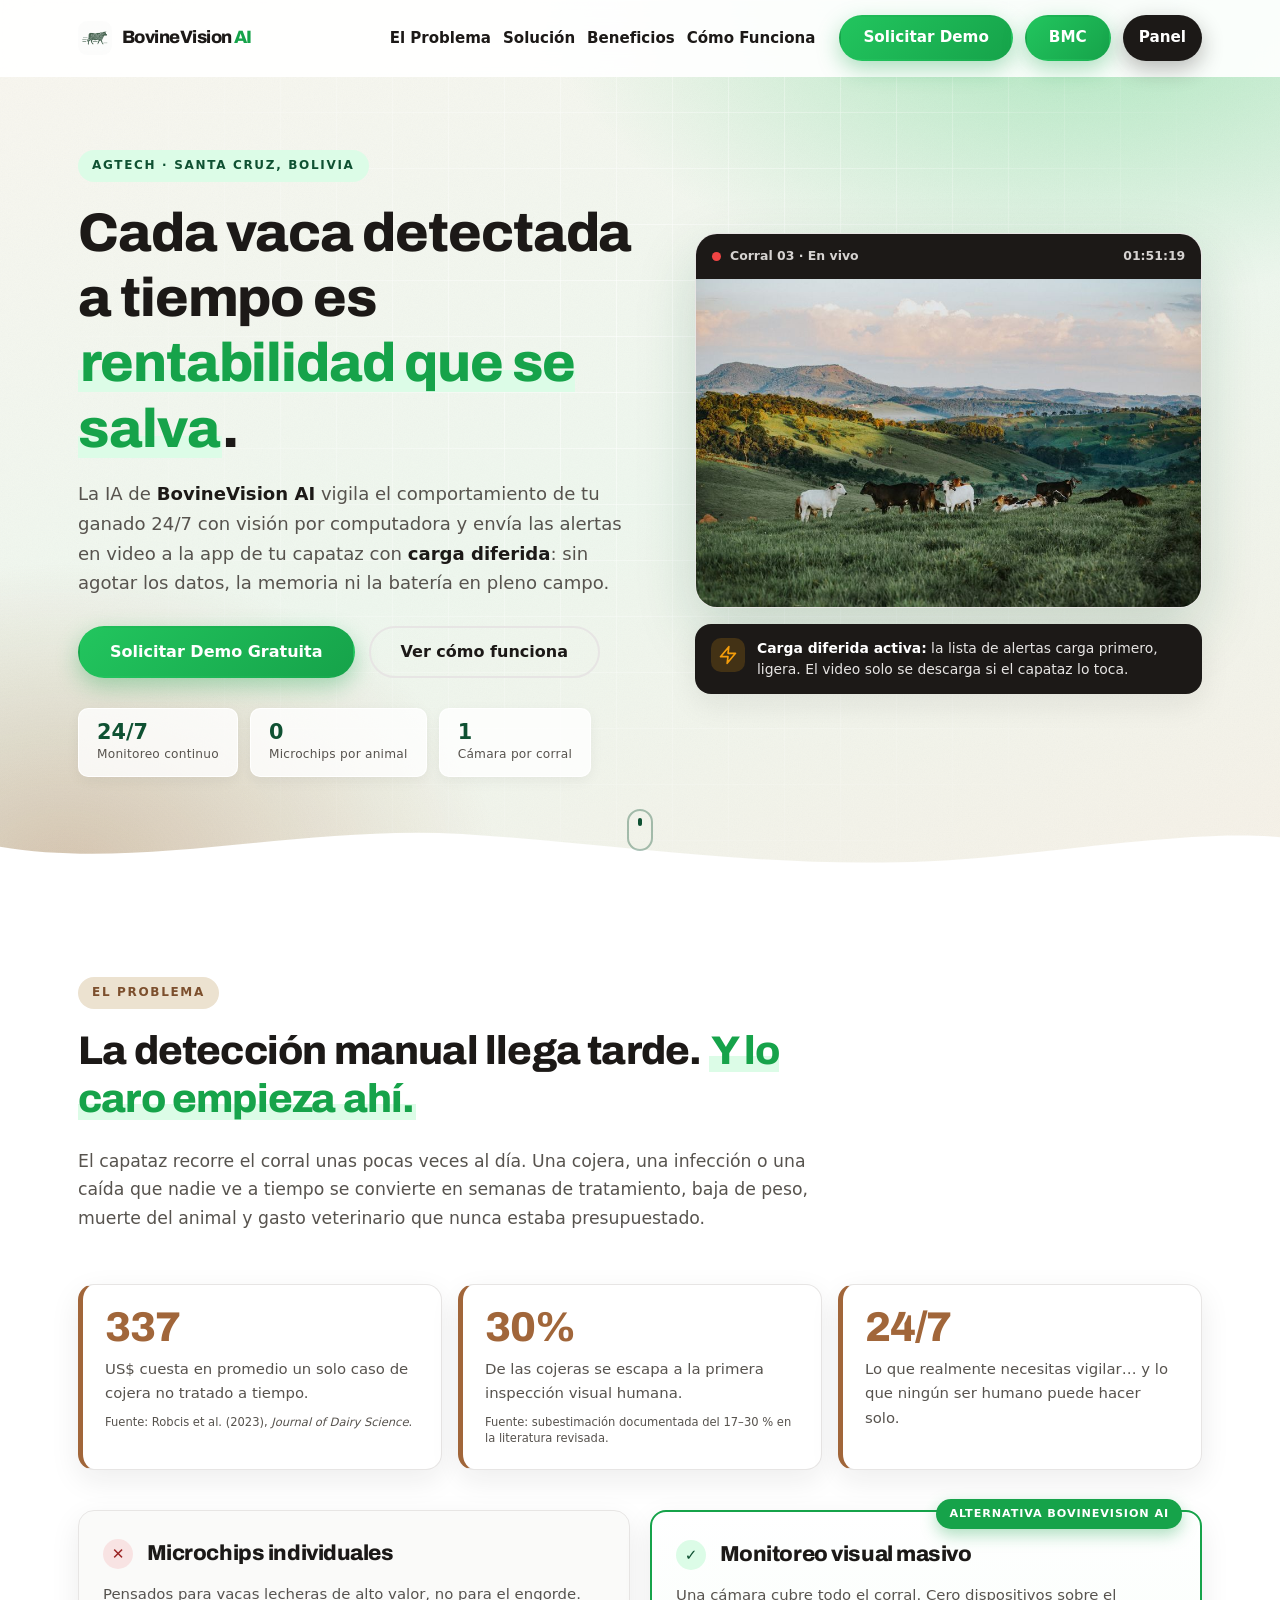
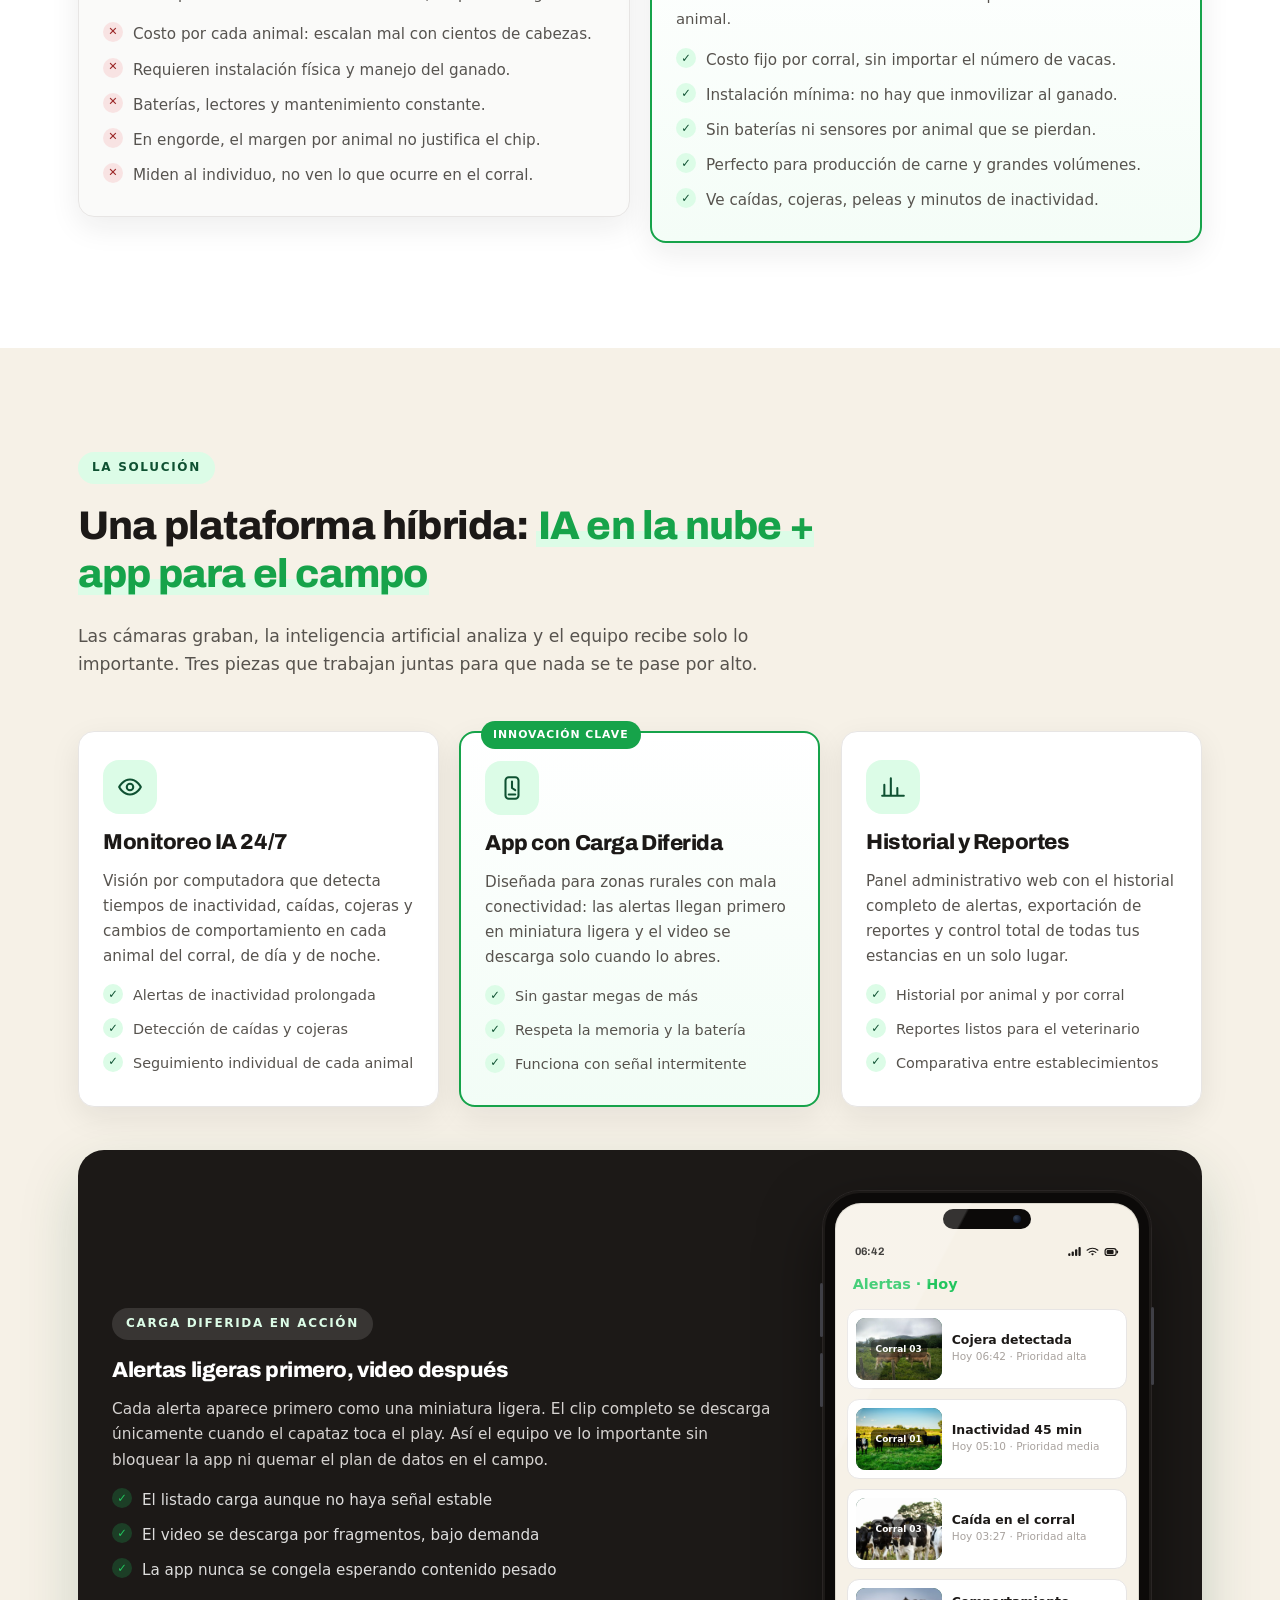
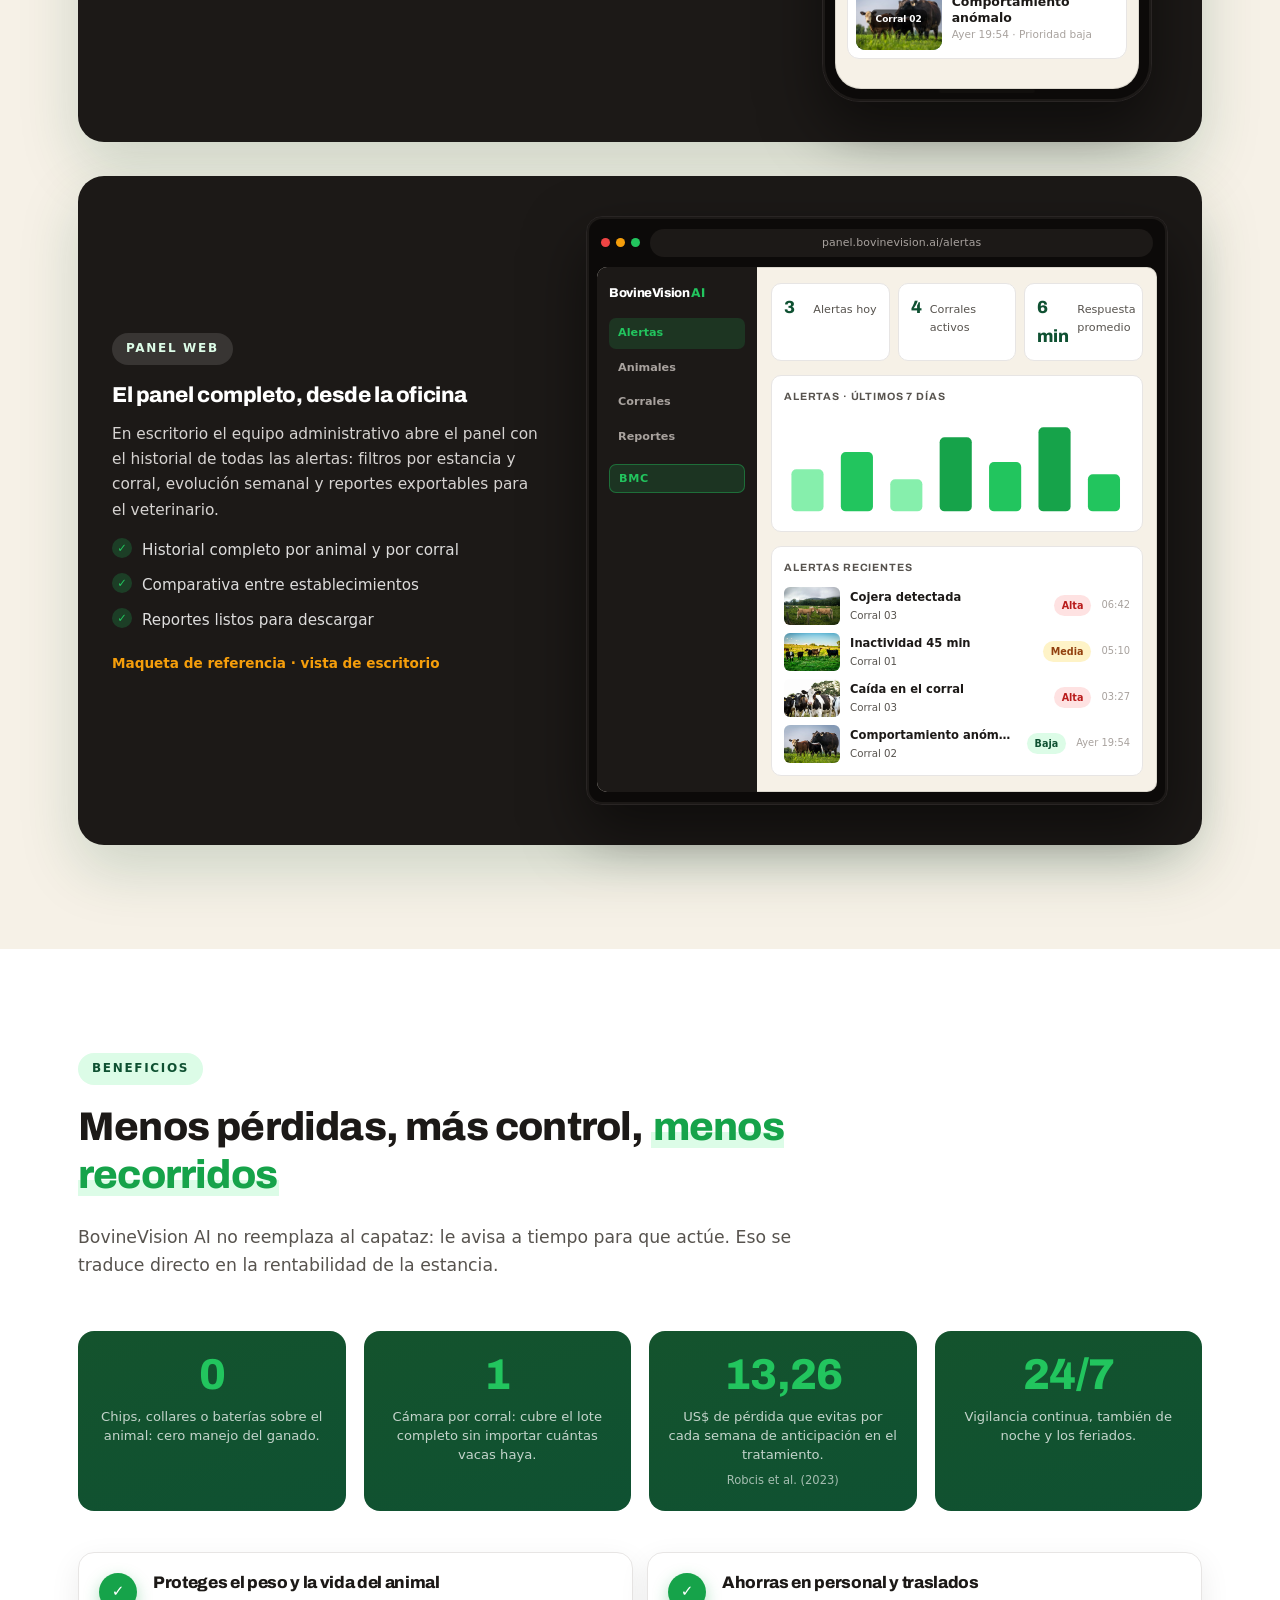
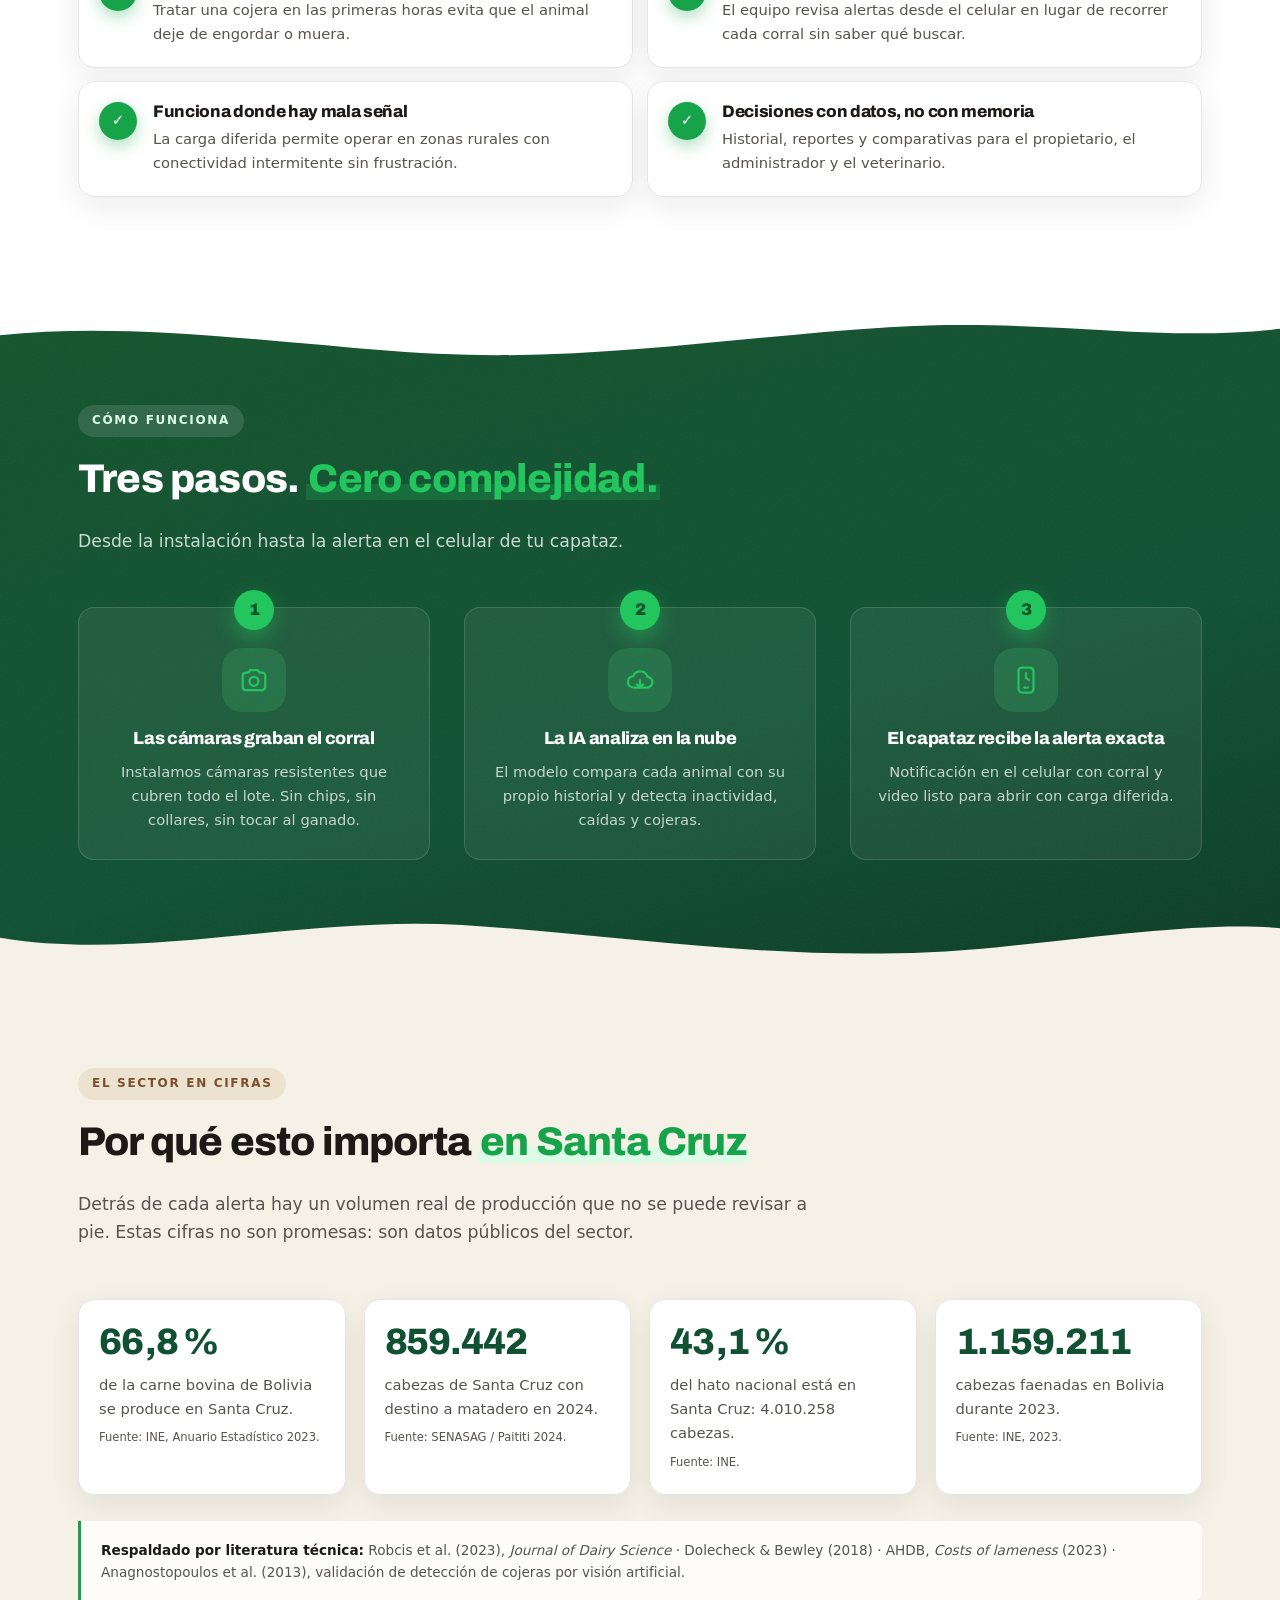
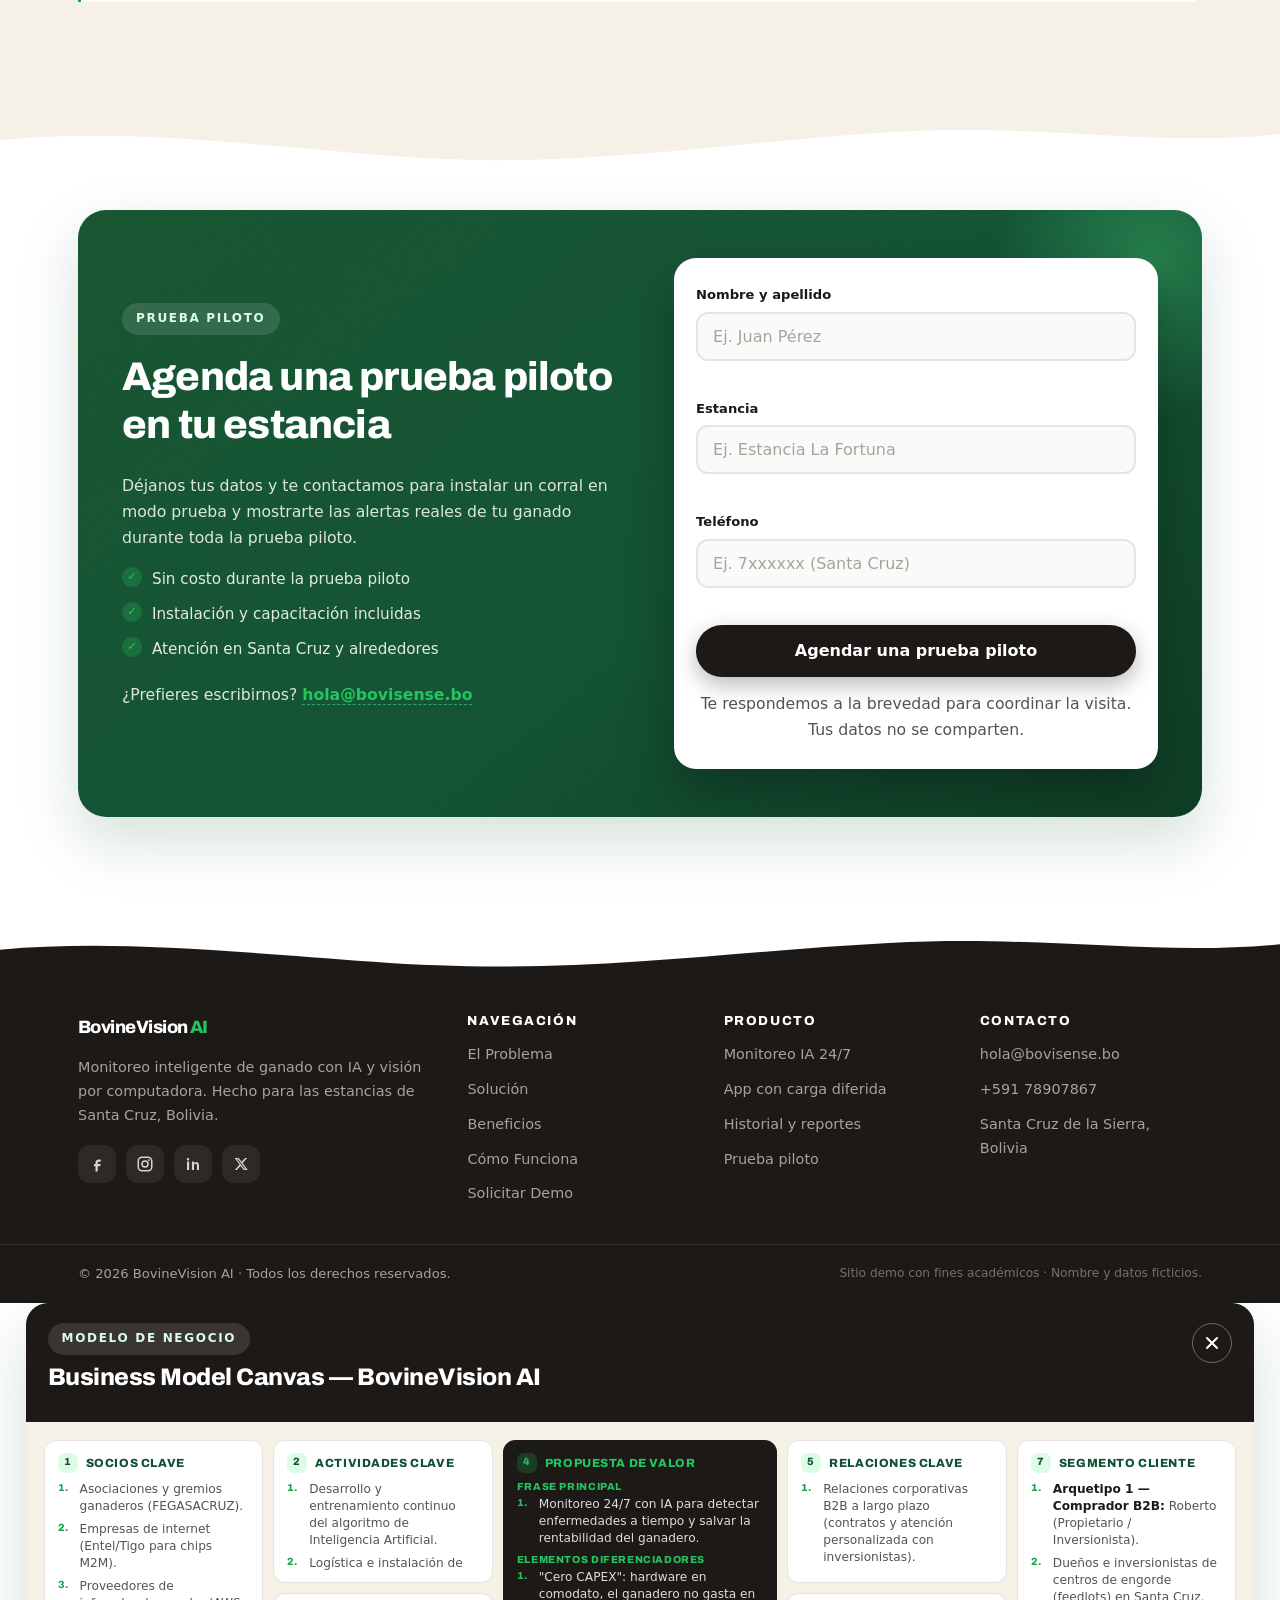
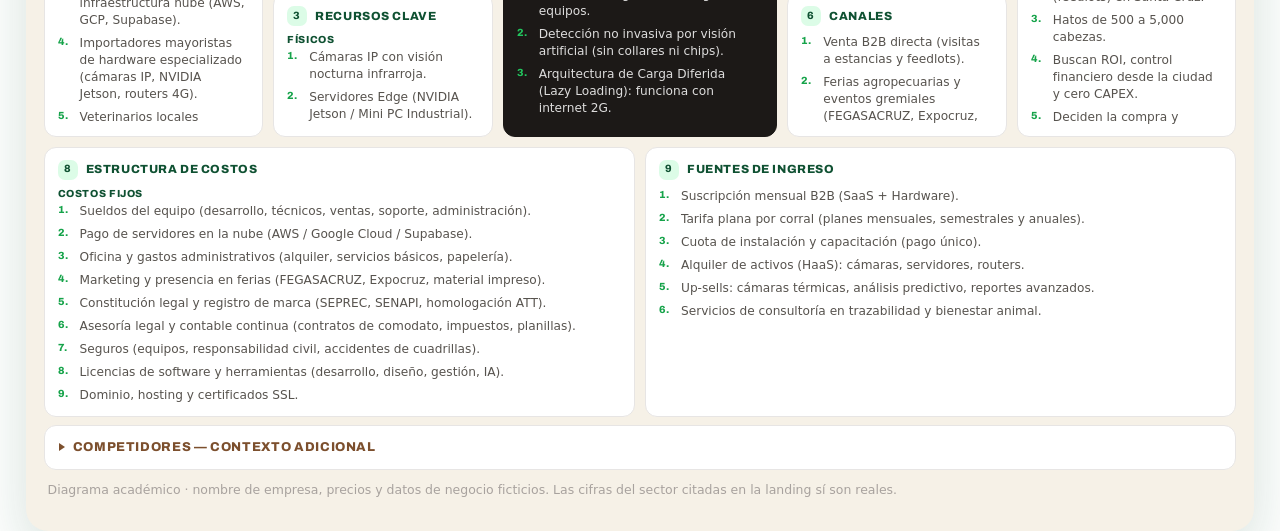
==== commit 7b29b64c: "Mockup del dashboard BovineVision AI en /prueba (frontend autónomo) Nueva ruta /prueba con una répli" ====
--- a/index.html
+++ b/index.html
@@ -37,6 +37,11 @@
       <button type="button" class="btn btn--primario nav__cta nav__cta--bmc" id="abrirBmcNav" aria-haspopup="dialog">
         <span class="nav__ctaCorta">BMC</span>
       </button>
+
+      <a href="prueba/" class="btn btn--oscuro nav__cta nav__cta--dash" aria-label="Ver dashboard demo">
+        <span class="nav__ctaCorta">Panel</span>
+        <span class="nav__ctaLarga">Ver Dashboard</span>
+      </a>
 
       <button class="nav__toggle" id="navToggle" aria-label="Abrir menú" aria-expanded="false" aria-controls="navEnlaces">
         <span></span><span></span><span></span>
--- a/styles.css
+++ b/styles.css
@@ -2287,3 +2287,18 @@
   [data-reveal] { opacity: 1; transform: none; }
 }
 
+/* ---------- 15. CTA "Ver Dashboard" (mockup en /prueba) ---------- */
+.nav__cta--dash {
+  white-space: nowrap;
+  padding-inline: 14px;
+  flex: 0 0 auto;
+}
+
+/* Etiqueta corta "Panel" en todos los tamaños para no desbordar el navbar */
+.nav__cta--dash .nav__ctaCorta { display: inline; }
+.nav__cta--dash .nav__ctaLarga { display: none; }
+
+/* Ajustes mínimos de densidad para que quepan los tres CTAs sin partir el navbar */
+.nav__interior { gap: 12px; }
+.nav__link { padding-inline: 4px; }
+.logo__texto { font-size: 1.12rem; white-space: nowrap; }
